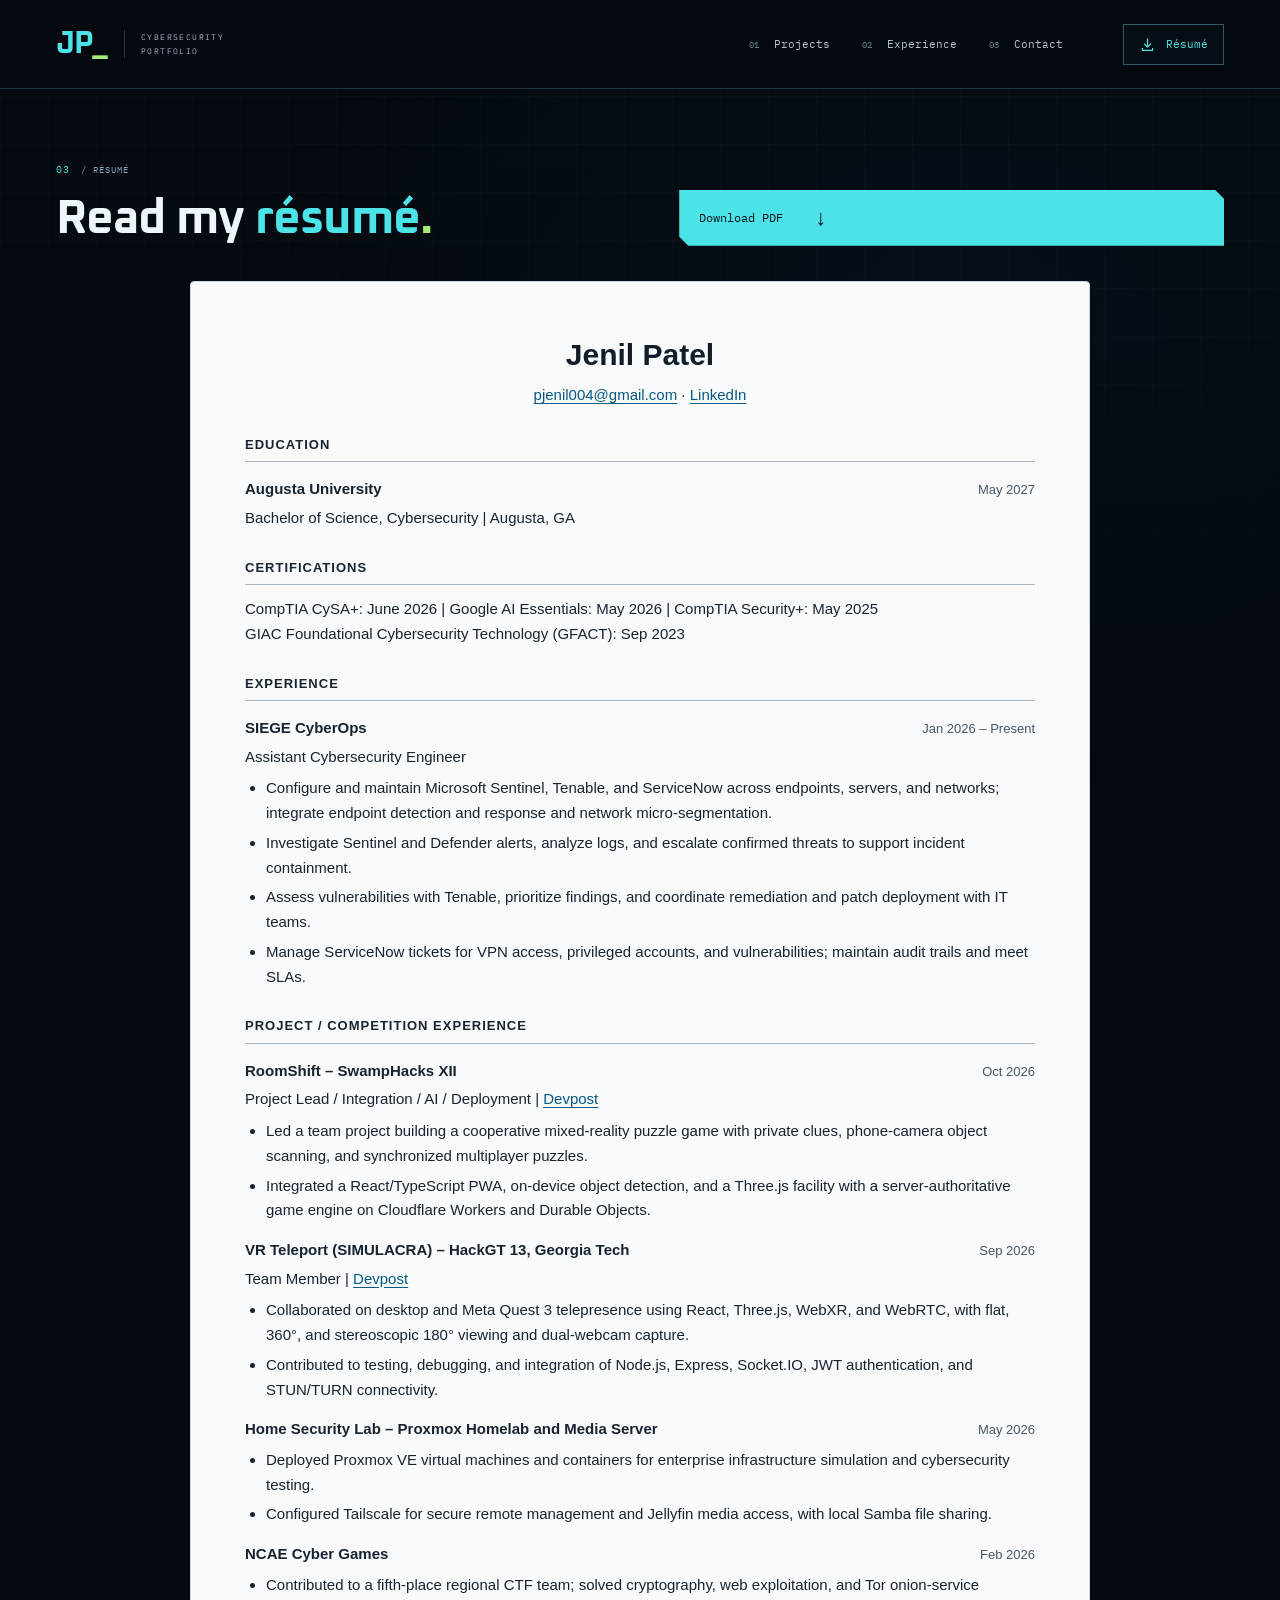
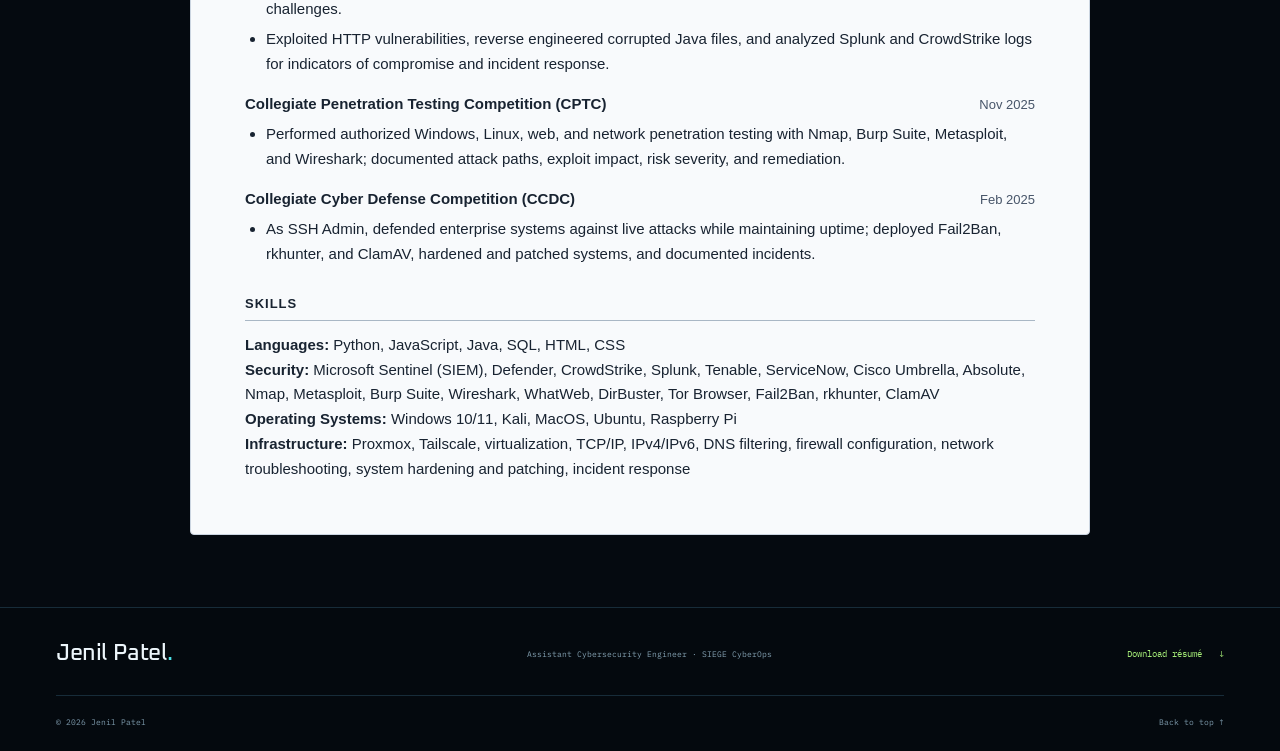
==== resume/index.html @ 42841526 "Move resume preview to dedicated /resume page" ====
<!doctype html>
<html lang="en">
<head>
  <meta charset="UTF-8">
  <meta name="viewport" content="width=device-width, initial-scale=1">
  <meta name="theme-color" content="#050a10">
  <meta name="description" content="Read Jenil Patel’s résumé: cybersecurity experience, certifications, technical skills, and hackathon projects.">
  <meta property="og:title" content="Résumé | Jenil Patel">
  <meta property="og:description" content="Assistant Cybersecurity Engineer at SIEGE CyberOps. Proxmox homelab, NCAE Cyber Games, CPTC, and CCDC experience.">
  <meta property="og:type" content="website">
  <title>Résumé | Jenil Patel</title>
  <link rel="icon" href="/favicon.svg" type="image/svg+xml">
  <link rel="preload" href="/fonts/oxanium-bold.ttf" as="font" type="font/ttf" crossorigin>
  <link rel="stylesheet" href="/styles.css">
  </head>
<body class="resume-page">
<div class="ambient-grid" aria-hidden="true"></div>
<a class="skip" href="#main">Skip to content</a>
<header class="header"><div class="shell nav-inner">
  <a class="identity" href="/#home" aria-label="Jenil Patel, home"><span class="monogram">JP<span>_</span></span><span class="identity-label">CYBERSECURITY<br>PORTFOLIO</span></a>
  <nav aria-label="Main navigation"><a href="/#work"><span>01</span> Projects</a><a href="/#about"><span>02</span> Experience</a><a href="/#contact"><span>03</span> Contact</a></nav>
  <a class="brief-link" href="/resume" aria-current="page"><svg viewBox="0 0 20 20" fill="none" aria-hidden="true"><path d="M10 3v10m-4-4 4 4 4-4M4 14v3h12v-3" stroke="currentColor" stroke-width="1.4"/></svg><span>Résumé</span></a>
</div></header>
<main id="main"><section id="resume" class="resume-section" aria-labelledby="resume-title"><div class="shell"><div class="section-heading"><div><p class="eyebrow"><span class="section-index">03</span> / RÉSUMÉ</p><h1 id="resume-title">Read my <em>résumé</em><span class="heading-dot">.</span></h1></div><a class="primary-button" href="/Jenil-Patel-Resume.pdf" download>Download PDF <span aria-hidden="true">↓</span></a></div><div class="resume-paper"><h3>Jenil Patel</h3><p class="resume-contact"><a href="mailto:pjenil004@gmail.com">pjenil004@gmail.com</a> · <a href="https://www.linkedin.com/in/jeni1-patel/">LinkedIn</a></p><h4>EDUCATION</h4><div class="resume-entry"><h5>Augusta University</h5><span>May 2027</span></div><p>Bachelor of Science, Cybersecurity | Augusta, GA</p><h4>CERTIFICATIONS</h4><p>CompTIA CySA+: June 2026 | Google AI Essentials: May 2026 | CompTIA Security+: May 2025<br/>GIAC Foundational Cybersecurity Technology (GFACT): Sep 2023</p><h4>EXPERIENCE</h4><div class="resume-entry"><h5>SIEGE CyberOps</h5><span>Jan 2026 – Present</span></div><p>Assistant Cybersecurity Engineer</p><ul><li>Configure and maintain Microsoft Sentinel, Tenable, and ServiceNow across endpoints, servers, and networks; integrate endpoint detection and response and network micro-segmentation.</li><li>Investigate Sentinel and Defender alerts, analyze logs, and escalate confirmed threats to support incident containment.</li><li>Assess vulnerabilities with Tenable, prioritize findings, and coordinate remediation and patch deployment with IT teams.</li><li>Manage ServiceNow tickets for VPN access, privileged accounts, and vulnerabilities; maintain audit trails and meet SLAs.</li></ul><h4>PROJECT / COMPETITION EXPERIENCE</h4><div class="resume-entry"><h5>RoomShift – SwampHacks XII</h5><span>Oct 2026</span></div><p>Project Lead / Integration / AI / Deployment | <a href="https://devpost.com/software/roomshift-0bgn94">Devpost</a></p><ul><li>Led a team project building a cooperative mixed-reality puzzle game with private clues, phone-camera object scanning, and synchronized multiplayer puzzles.</li><li>Integrated a React/TypeScript PWA, on-device object detection, and a Three.js facility with a server-authoritative game engine on Cloudflare Workers and Durable Objects.</li></ul><div class="resume-entry"><h5>VR Teleport (SIMULACRA) – HackGT 13, Georgia Tech</h5><span>Sep 2026</span></div><p>Team Member | <a href="https://devpost.com/software/vr-teleport">Devpost</a></p><ul><li>Collaborated on desktop and Meta Quest 3 telepresence using React, Three.js, WebXR, and WebRTC, with flat, 360°, and stereoscopic 180° viewing and dual-webcam capture.</li><li>Contributed to testing, debugging, and integration of Node.js, Express, Socket.IO, JWT authentication, and STUN/TURN connectivity.</li></ul><div class="resume-entry"><h5>Home Security Lab – Proxmox Homelab and Media Server</h5><span>May 2026</span></div><ul><li>Deployed Proxmox VE virtual machines and containers for enterprise infrastructure simulation and cybersecurity testing.</li><li>Configured Tailscale for secure remote management and Jellyfin media access, with local Samba file sharing.</li></ul><div class="resume-entry"><h5>NCAE Cyber Games</h5><span>Feb 2026</span></div><ul><li>Contributed to a fifth-place regional CTF team; solved cryptography, web exploitation, and Tor onion-service challenges.</li><li>Exploited HTTP vulnerabilities, reverse engineered corrupted Java files, and analyzed Splunk and CrowdStrike logs for indicators of compromise and incident response.</li></ul><div class="resume-entry"><h5>Collegiate Penetration Testing Competition (CPTC)</h5><span>Nov 2025</span></div><ul><li>Performed authorized Windows, Linux, web, and network penetration testing with Nmap, Burp Suite, Metasploit, and Wireshark; documented attack paths, exploit impact, risk severity, and remediation.</li></ul><div class="resume-entry"><h5>Collegiate Cyber Defense Competition (CCDC)</h5><span>Feb 2025</span></div><ul><li>As SSH Admin, defended enterprise systems against live attacks while maintaining uptime; deployed Fail2Ban, rkhunter, and ClamAV, hardened and patched systems, and documented incidents.</li></ul><h4>SKILLS</h4><p><b>Languages:</b> Python, JavaScript, Java, SQL, HTML, CSS<br/><b>Security:</b> Microsoft Sentinel (SIEM), Defender, CrowdStrike, Splunk, Tenable, ServiceNow, Cisco Umbrella, Absolute, Nmap, Metasploit, Burp Suite, Wireshark, WhatWeb, DirBuster, Tor Browser, Fail2Ban, rkhunter, ClamAV<br/><b>Operating Systems:</b> Windows 10/11, Kali, MacOS, Ubuntu, Raspberry Pi<br/><b>Infrastructure:</b> Proxmox, Tailscale, virtualization, TCP/IP, IPv4/IPv6, DNS filtering, firewall configuration, network troubleshooting, system hardening and patching, incident response</p></div></div></section></main>
<footer><div class="shell footer-inner"><a href="/#home" class="footer-name">Jenil Patel<span>.</span></a><p>Assistant Cybersecurity Engineer · SIEGE CyberOps</p><a href="/Jenil-Patel-Resume.pdf" download>Download résumé <span aria-hidden="true">↓</span></a></div><div class="shell footer-bottom"><span>© 2026 Jenil Patel</span><a href="/#home">Back to top ↑</a></div></footer>
<!-- Cloudflare Web Analytics -->
<script type="module" src="https://static.cloudflareinsights.com/beacon.min.js" data-cf-beacon='{"token": "eb504ef2a887415ca634a915cc1876cf"}'></script>
<!-- End Cloudflare Web Analytics -->
</body>
</html>
---- styles.css ----
@font-face{font-family:Oxanium;src:url('./fonts/oxanium-bold.ttf') format('truetype');font-style:normal;font-weight:700;font-display:swap}
@font-face{font-family:Oxanium;src:url('./fonts/oxanium-medium.ttf') format('truetype');font-style:normal;font-weight:500;font-display:swap}
@font-face{font-family:'Plex Mono';src:url('./fonts/plex-mono-regular.ttf') format('truetype');font-style:normal;font-weight:400;font-display:swap}
:root{--bg:#050a10;--panel:#0a131d;--panel2:#0e1b27;--cyan:#4ce3e8;--green:#a6ed78;--white:#edf6fb;--muted:#9eb1c1;--line:#203647;--mono:'Plex Mono',Consolas,monospace;--display:Oxanium,Arial,sans-serif;--body:Arial,Helvetica,sans-serif}
*{box-sizing:border-box}html{scroll-behavior:smooth;scroll-padding-top:105px}body{margin:0;background:var(--bg);color:var(--white);font-family:var(--body);-webkit-font-smoothing:antialiased}body.modal-open{overflow:hidden}a{color:inherit;text-decoration:none}button{font:inherit;cursor:pointer}a,button{-webkit-tap-highlight-color:transparent}a:focus-visible,button:focus-visible,[tabindex]:focus-visible{outline:2px solid var(--green);outline-offset:5px}::selection{background:var(--cyan);color:var(--bg)}[hidden]{display:none!important}.shell{width:min(1240px,calc(100% - 112px));margin:0 auto}.skip{position:fixed;z-index:100;top:-100px;left:15px;background:var(--cyan);color:var(--bg);padding:14px;font-family:var(--mono);font-size:12px}.skip:focus{top:15px}
.ambient-grid{position:absolute;z-index:-1;top:0;left:0;width:100%;height:1000px;pointer-events:none;background-image:linear-gradient(#55dfea06 1px,transparent 1px),linear-gradient(90deg,#55dfea06 1px,transparent 1px),radial-gradient(ellipse at 75% 35%,#13677315,transparent 55%);background-size:48px 48px,48px 48px,auto;mask-image:linear-gradient(#000,transparent)}
.header{position:sticky;top:0;z-index:20;background:#050a10ed;border-bottom:1px solid #1c3340;backdrop-filter:blur(16px)}.nav-inner{height:88px;display:flex;align-items:center;justify-content:space-between;gap:30px}.identity{display:flex;align-items:center;gap:16px}.monogram{font-family:var(--display);font-size:31px;font-weight:700;letter-spacing:-1px;color:var(--cyan)}.monogram>span{color:var(--green)}.identity-label{font-family:var(--mono);font-size:8px;line-height:1.8;letter-spacing:1.4px;color:#a3b6c5;border-left:1px solid var(--line);padding-left:16px}nav{display:flex;align-items:center;gap:32px;margin-left:auto;margin-right:30px}nav a{font-family:var(--mono);font-size:11px;color:#b2c4ce;transition:color .2s}nav a>span{font-size:9px;color:#608093;margin-right:8px}nav a:hover,nav a[aria-current]{color:var(--cyan)}.brief-link{font-family:var(--mono);font-size:11px;display:flex;align-items:center;gap:10px;padding:11px 15px;border:1px solid #355867;color:var(--cyan);background:#4ce3e805;transition:background .2s,border-color .2s}.brief-link:hover{background:#4ce3e813;border-color:var(--cyan)}.brief-link svg{width:17px;height:17px}
.hero{position:relative;overflow:hidden;padding-bottom:40px}.hero-grid{display:grid;grid-template-columns:1fr .92fr;gap:75px;align-items:center;padding-top:76px;padding-bottom:63px;min-height:710px}.eyebrow{font-family:var(--mono);font-weight:400;font-size:10px;line-height:1.7;letter-spacing:1.5px;margin:0;color:var(--cyan)}.hero .eyebrow{font-size:10px;letter-spacing:1.4px;display:flex;align-items:center;gap:12px}.prompt-mark{font-size:16px;color:var(--green);line-height:1}h1{font-family:var(--display);font-weight:700;font-size:clamp(78px,8.1vw,117px);line-height:1.03;letter-spacing:-4px;margin:24px 0 15px;position:relative}h1>span{color:var(--cyan);text-shadow:0 0 65px #4ce3e81c}.name-period{color:var(--green)}.hero-role{font-family:var(--mono);font-size:15px;letter-spacing:.25px;color:var(--green);margin:0}.hero-role>span{color:#516c62}.hero-description{font-size:14px;color:#a4b8c6;line-height:1.85;max-width:490px;margin:25px 0 29px}.hero-actions{display:flex;align-items:center;gap:28px}.primary-button{display:flex;align-items:center;gap:32px;padding:17px 20px;background:var(--cyan);color:#061014;font-family:var(--mono);font-size:12px;font-weight:400;clip-path:polygon(0 0,calc(100% - 9px) 0,100% 9px,100% 100%,9px 100%,0 calc(100% - 9px));transition:background .2s,transform .2s}.primary-button:hover{background:#9af3f6;transform:translateY(-2px)}.primary-button>span{font-family:var(--body);font-size:22px;line-height:1}.secondary-link{font-family:var(--mono);font-size:11px;color:#b9d1dc;white-space:nowrap}.secondary-link>span{padding-left:8px;color:var(--cyan);font-size:17px}.secondary-link:hover{color:var(--cyan)}.hero-note{display:flex;align-items:center;gap:9px;font-family:var(--mono);font-size:9px;color:#96adba;margin-top:24px;line-height:1.6}.status-dot{display:inline-block;width:5px;height:5px;flex:0 0 auto;background:var(--green);box-shadow:0 0 10px #a6ed7850}.note-divider{color:#3a5665;margin:0 1px}
.terminal-wrap{position:relative;min-width:0}.terminal-wrap::before{content:'';position:absolute;inset:-90px -80px;z-index:-1;background:radial-gradient(ellipse,#18a7b21c 0%,transparent 65%);pointer-events:none}.terminal-label{display:flex;align-items:center;gap:11px;margin:0 0 18px;font-family:var(--mono);font-size:8px;letter-spacing:1.6px;color:#7897a7}.mini-cross,.terminal-mark{color:var(--cyan);font-size:18px;line-height:1}.terminal-mark{margin-left:auto}.tech-panel{position:relative;background:var(--panel);border:1px solid var(--line)}.tech-panel::before{content:'';position:absolute;inset:-1px;pointer-events:none;background:linear-gradient(var(--cyan),var(--cyan)) top left/14px 1px no-repeat,linear-gradient(var(--cyan),var(--cyan)) top left/1px 14px no-repeat,linear-gradient(var(--cyan),var(--cyan)) bottom right/14px 1px no-repeat,linear-gradient(var(--cyan),var(--cyan)) bottom right/1px 14px no-repeat;opacity:.75}.terminal{background:linear-gradient(130deg,#0d1b27,#081019);box-shadow:0 25px 80px #0005}.terminal-chrome{height:43px;display:flex;align-items:center;gap:15px;padding:0 19px;border-bottom:1px solid var(--line);font-family:var(--mono);font-size:9px;color:#85a2b4;background:#0f1b27}.window-dots{display:flex;gap:6px}.window-dots i{width:6px;height:6px;border-radius:50%;background:#3a5262}.window-dots i:first-child{background:#77b5b3}.window-dots i:nth-child(2){background:#4a727d}.terminal-chrome>svg{height:17px;width:17px;margin-left:auto;color:var(--green)}.terminal-tabs{display:flex;border-bottom:1px solid var(--line);padding:0 10px;gap:5px}.terminal-tabs button{font-family:var(--mono);font-size:9px;background:transparent;color:#7893a5;border:0;border-bottom:1px solid transparent;padding:14px 12px;position:relative;bottom:-1px;transition:color .2s}.terminal-tabs button:hover{color:var(--white)}.terminal-tabs button[aria-selected=true]{color:var(--cyan);border-color:var(--cyan);background:#4ce3e805}.terminal-content{padding:23px 25px 21px;min-height:326px;font-family:var(--mono);font-size:10px;line-height:1.7}.terminal-command{color:#b5c8d2;margin-bottom:18px;font-size:10px}.terminal-command>span{color:var(--green);margin-right:8px}.json-brace{color:#7492a6;font-size:14px}.profile-data{margin:9px 0 9px 13px;display:grid;gap:10px}.profile-data>div{display:grid;grid-template-columns:105px 1fr;gap:5px}.profile-data dt{color:#85bbd1}.profile-data dt::before,.profile-data dt::after{content:'"';color:#517080}.profile-data dd{margin:0;color:var(--green)}.profile-data dd::before{content:': ';color:#7492a6}.terminal-footer{padding:14px 23px;border-top:1px solid var(--line);font-family:var(--mono);font-size:8px;color:#819cac;display:flex;justify-content:space-between;align-items:center}.terminal-footer>span>span{color:var(--cyan);padding-right:8px}.terminal-cursor{display:block;width:6px;height:11px;background:var(--green);animation:cursor-blink 1.5s steps(1,end) infinite}@keyframes cursor-blink{0%,65%{opacity:1}66%,100%{opacity:.25}}.terminal-caption{display:flex;align-items:center;justify-content:space-between;gap:8px;font-family:var(--mono);font-size:6px;letter-spacing:.5px;color:#84a1b1;margin-top:19px}.terminal-caption i{width:3px;height:3px;background:#467084}.terminal-stack{list-style:none;display:grid;gap:11px;margin:0;padding:0}.terminal-stack li{color:var(--green);font-size:10px}.terminal-stack li::before{content:'›';color:var(--cyan);margin-right:12px}
.cert-heading{display:flex;align-items:center;gap:22px;margin-bottom:18px}.cert-heading .eyebrow{font-size:8px;color:#85a4b7}.cert-rule{height:1px;background:var(--line);flex:1}.cert-count{color:var(--cyan);font-family:var(--mono);font-size:10px}.credentials{display:grid;grid-template-columns:repeat(4,minmax(0,1fr));gap:0;background:#0b151ebb;border:1px solid var(--line)}.credential{display:flex;align-items:center;gap:13px;min-width:0;padding:25px 22px;border-right:1px solid var(--line)}.credential:last-child{border-right:0}.credential>svg{width:25px;height:29px;color:var(--green);flex-shrink:0}.credential strong{display:block;font-family:var(--display);font-size:13px;font-weight:500;line-height:1.5}.credential:last-child strong{font-size:10px}.credential span{display:block;font-family:var(--mono);font-size:8px;color:#89a7b9;margin-top:7px}
.work-section{padding:80px 0;background:linear-gradient(180deg,#0b141d88,#071018);border-top:1px solid #1a2c38;border-bottom:1px solid #1a2c38}.section-heading{display:grid;grid-template-columns:1.1fr 1fr;align-items:end;gap:60px;margin-bottom:35px}.work-section .section-heading{display:block}.section-heading .eyebrow{font-size:9px;color:#81a4b8;letter-spacing:1px;margin-bottom:15px}.section-index{color:var(--cyan);font-size:10px;margin-right:5px}.section-heading h2{font-family:var(--display);font-size:42px;font-weight:500;letter-spacing:-1.3px;line-height:1.2;margin:0}em{font-style:normal;color:var(--cyan)}.heading-dot{color:var(--green)}.project-grid{display:grid;grid-template-columns:repeat(2,minmax(0,1fr));gap:26px}.project{display:flex;flex-direction:column;min-width:0;background:#0b1721;border:1px solid #233b4b;position:relative;transition:transform .25s,border-color .25s,box-shadow .25s}.project::after{content:'';position:absolute;right:-1px;top:-1px;height:12px;width:12px;border-top:1px solid var(--cyan);border-right:1px solid var(--cyan);pointer-events:none}.project:hover{transform:translateY(-4px);border-color:#4b9eab;box-shadow:0 12px 36px #0003}.project-visual{position:relative;height:180px;padding:17px 23px;overflow:hidden;border-bottom:1px solid var(--line);color:#83b4c2;background-image:linear-gradient(#4ce3e807 1px,transparent 1px),linear-gradient(90deg,#4ce3e807 1px,transparent 1px);background-size:25px 25px}.visual-top{display:flex;justify-content:space-between;align-items:center;font-family:var(--mono);font-size:7px;letter-spacing:1px;line-height:1.6}.visual-top>span:last-child{font-family:var(--body);font-size:18px;color:var(--cyan)}.infra-visual{background-color:#0c2027}.infra-diagram{display:flex;align-items:center;justify-content:center;margin-top:20px}.network-node{width:43px;height:43px;display:grid;place-items:center;background:#0b2c34;border:1px solid #397683;border-radius:4px}.network-node svg{width:22px;height:22px;fill:none;stroke:var(--cyan);stroke-width:1.3}.network-connector{height:1px;width:40px;border-top:1px dashed #3f8893;position:relative}.network-connector span{position:absolute;left:45%;top:-2px;width:3px;height:3px;background:var(--green)}.server-stack{display:grid;gap:4px;width:88px}.server-stack>div{height:20px;padding:0 9px;display:flex;align-items:center;gap:4px;background:#153f47;border:1px solid #356773;border-radius:2px}.server-stack i{width:3px;height:3px;background:var(--green)}.server-stack span{margin-left:auto;width:22px;height:2px;background:#6196a0}.infra-labels{display:flex;justify-content:space-between;max-width:272px;margin:16px auto 0;font-family:var(--mono);font-size:6px;letter-spacing:.8px;color:#88b0ba}.analysis-visual{background-color:#141c29}.log-visual{display:grid;gap:4px;max-width:340px;margin:10px auto 0}.log-row{display:flex;align-items:center;gap:14px;padding:5px 9px;border:1px solid transparent;font-family:var(--mono);font-size:7px;color:#9cb3c7}.log-row>span{min-width:65px}.log-row i{display:block;width:var(--w);height:2px;max-width:var(--w);background:#3d566d;flex:1}.log-row b{font-family:var(--body);font-size:10px;margin-left:auto;font-weight:400}.log-highlight{border-color:#465c80;background:#27394c66;color:#aaccfa}.log-highlight i{background:#91b5e4}.visual-caption{position:absolute;bottom:12px;left:23px;font-family:var(--mono);font-size:6px;letter-spacing:1.1px;color:#8aa5b9}.tools-visual{background-color:#171725}.visual-tool-grid{display:grid;grid-template-columns:1fr 1fr;gap:9px;max-width:310px;margin:23px auto 0}.visual-tool-grid>span{font-family:var(--mono);font-size:10px;color:#c3b9e1;padding:10px 14px;background:#29233b80;border:1px solid #50436b}.defense-visual{background-color:#10221e}.defense-visual .visual-tool-grid>span{background:#213c2e77;border-color:#426748;color:#b6dba8}.project-body{padding:27px 29px;display:flex;flex-direction:column;flex:1}.project-category{font-family:var(--mono);font-size:8px;letter-spacing:1px;color:#83acb8}.project h3{font-family:var(--display);font-size:23px;line-height:1.25;font-weight:500;letter-spacing:-.4px;margin:14px 0 8px}.project p{font-size:12px;line-height:1.85;color:#a2b7c6;margin:0}.project p.project-role{font-family:var(--mono);font-size:8px;color:var(--green);margin-bottom:14px;letter-spacing:.2px}.tags{display:flex;flex-wrap:wrap;gap:6px;margin-top:20px}.project .tags{margin-top:auto;padding-top:20px}.tags>span{font-family:var(--mono);font-size:8px;color:#8ed0d5;border:1px solid #284954;background:#122a3244;padding:6px 8px;line-height:1.2}.project-link{display:flex;align-items:center;justify-content:space-between;border:0;border-top:1px solid var(--line);padding:18px 0 0;background:none;color:var(--cyan);font-family:var(--mono);font-size:10px;margin-top:22px;text-align:left}.project-link>span{font-family:var(--body);font-size:21px}.project-link:hover{color:#beffff}
.about-section{padding-top:85px;background:var(--bg)}.about-section .section-heading{align-items:center}.education{justify-self:end;max-width:400px;width:100%;padding:24px 27px;background:#0a161e}.education .eyebrow{font-size:8px;color:var(--green);margin-bottom:10px}.education h3{font-family:var(--display);font-size:20px;font-weight:500;letter-spacing:-.3px;margin:0 0 9px}.education>p:not(.eyebrow){font-size:12px;color:#a8bfcc;margin:0 0 11px}.education>span{font-family:var(--mono);font-size:8px;color:#7fa5b5}.experience-grid{display:grid;grid-template-columns:1fr 1fr;align-items:start;gap:28px;margin-top:37px}.soc-experience{padding:29px;background:linear-gradient(150deg,#0e1d28,#0a131c)}.experience-heading{display:flex;align-items:center;justify-content:space-between;gap:15px;flex-wrap:wrap}.experience-heading .eyebrow{font-size:8px;color:#94b7c4}.date-tag{font-family:var(--mono);font-size:7px;letter-spacing:.6px;padding:6px 8px;border:1px solid #294954;color:var(--green);background:#122b2544}.soc-experience h3{font-family:var(--display);font-size:26px;font-weight:500;letter-spacing:-.6px;margin:22px 0 9px;line-height:1.2}.organization{font-family:var(--mono);font-size:11px;color:var(--cyan);margin:0}.experience-bullets{padding-left:0;list-style:none;display:grid;gap:21px;margin:28px 0 0}.experience-bullets li{font-size:12px;line-height:1.85;color:#a9bdca;padding-left:18px;position:relative}.experience-bullets li::before{content:'›';position:absolute;left:0;top:0;color:var(--green);font-family:var(--mono)}.skills{padding:27px}.skills>.eyebrow{font-size:8px;color:#97b7c4;margin-bottom:24px}.skill-group{margin-bottom:27px}.skill-group:last-child{margin-bottom:0}.skill-group h3{font-family:var(--display);font-size:15px;font-weight:500;letter-spacing:.2px;color:var(--cyan);margin:0 0 12px}.tool-grid{display:flex;flex-wrap:wrap;gap:6px}.tool-grid>span{padding:7px 8px;font-family:var(--mono);font-size:8px;line-height:1.4;border:1px solid #263d4c;background:#11202b;color:#b4c8d5}.contact-strip{display:flex;flex-wrap:wrap;align-items:center;gap:35px;padding:32px 0;border-top:1px solid var(--line);margin-top:45px;font-family:var(--mono);font-size:12px;color:var(--cyan);scroll-margin-top:100px}.contact-strip a:first-child{margin-right:auto}.contact-strip a>span{margin-left:10px}.contact-strip a:hover{text-decoration:underline;text-underline-offset:5px}
footer{padding:31px 0 24px;border-top:1px solid #172c39;background:#04090e}.footer-inner{display:flex;align-items:center;justify-content:space-between;gap:20px}.footer-name{font-family:var(--display);font-size:23px;font-weight:500;letter-spacing:-.4px}.footer-name>span{color:var(--cyan)}.footer-inner>p{font-family:var(--mono);font-size:8px;color:#83a0b1}.footer-inner>a:last-child{font-family:var(--mono);font-size:9px;color:var(--green)}.footer-inner>a:last-child span{margin-left:12px}.footer-bottom{display:flex;justify-content:space-between;align-items:center;border-top:1px solid #172c39;padding-top:21px;margin-top:27px;color:#7d9aac;font-family:var(--mono);font-size:8px}.footer-bottom a:hover{color:var(--cyan)}
dialog{position:fixed;background:#0b1722;color:var(--white);border:1px solid #4a8796;border-radius:0;padding:0;width:min(650px,calc(100% - 32px));max-height:86dvh;box-shadow:0 0 90px #24cee218}dialog::backdrop{background:#03080ede;backdrop-filter:blur(7px)}.dialog-close{position:sticky;top:17px;float:right;margin:17px 17px 0 0;width:34px;height:34px;border:1px solid #38505e;background:#142633;color:var(--cyan);font-size:15px;z-index:1}.dialog-close:hover{background:#213e4d}.dialog-content{padding:48px 40px 33px}.dialog-content .eyebrow{font-size:9px;color:var(--green);padding-right:12px}.dialog-content h2{font-family:var(--display);font-weight:500;font-size:32px;letter-spacing:-.8px;line-height:1.2;margin:18px 0 15px}.dialog-intro{color:var(--cyan);font-family:var(--mono);font-size:11px;line-height:1.7}.dialog-content #dialog-details{padding-left:18px;margin:24px 0}.dialog-content #dialog-details li{font-size:13px;line-height:1.85;color:#afc5d2;padding-left:5px;margin-bottom:18px}.dialog-content #dialog-details li::marker{color:var(--cyan)}.dialog-footnote{display:block;border-top:1px solid var(--line);padding-top:20px;margin-top:26px;font-family:var(--mono);font-size:9px;color:var(--green)}
@media(min-width:1500px){.hero-grid{padding-top:90px;padding-bottom:80px;min-height:745px}}
@media(max-width:1100px){.shell{width:calc(100% - 72px)}.hero-grid{gap:40px;grid-template-columns:1fr 1fr;min-height:660px;padding-top:62px;padding-bottom:58px}h1{font-size:96px;letter-spacing:-3px}.hero .eyebrow{font-size:8px}.hero-role{font-size:13px}.hero-description{font-size:13px}.hero-actions{gap:22px}.primary-button{font-size:10px;padding:16px 18px;gap:23px}.secondary-link{font-size:9px}.hero-note{font-size:8px;gap:7px}.terminal-content{padding:22px 20px;min-height:325px}.profile-data{font-size:9px;margin-left:5px}.profile-data>div{grid-template-columns:93px 1fr}.terminal-caption{font-size:5px;letter-spacing:.2px}.credential{padding:23px 15px;gap:10px}.credential strong{font-size:11px}.credential:last-child strong{font-size:9px}.credential>svg{width:22px}.section-heading{gap:35px}.section-heading h2{font-size:37px}.project-body{padding:25px}.project h3{font-size:22px}.experience-grid{gap:23px}.skills,.soc-experience{padding:25px}.soc-experience h3{font-size:23px}nav{margin-right:10px;gap:23px}}
@media(max-width:850px){.shell{width:calc(100% - 48px)}.identity-label{display:none}.nav-inner{height:78px;gap:20px}nav{gap:22px}nav a{font-size:10px}nav a>span{font-size:8px;margin-right:5px}.hero-grid{gap:27px;min-height:600px;padding-top:50px}h1{font-size:83px}.hero-role{font-size:11px}.hero-description{font-size:12px;line-height:1.85;margin:23px 0}.hero-actions{gap:18px}.primary-button{font-size:9px;gap:17px;padding:15px}.secondary-link{font-size:8px}.hero-note{font-size:7px;gap:6px}.hero .eyebrow{font-size:7px;letter-spacing:1px}.terminal-content{font-size:9px;padding:20px 14px;min-height:312px}.profile-data{font-size:8px}.profile-data>div{grid-template-columns:81px 1fr;gap:2px}.terminal-chrome{padding:0 13px;font-size:8px;gap:12px}.terminal-tabs button{font-size:8px;padding:13px 9px}.terminal-label{font-size:6px;letter-spacing:1px}.terminal-footer{font-size:7px;padding:13px}.terminal-caption{flex-wrap:wrap;justify-content:flex-start;gap:7px;font-size:5px}.credentials{grid-template-columns:repeat(2,minmax(0,1fr))}.credential{padding:22px}.credential:nth-child(2){border-right:0}.credential:nth-child(-n+2){border-bottom:1px solid var(--line)}.credential strong{font-size:13px}.credential:last-child strong{font-size:11px}.credential span{font-size:9px}.credential>svg{width:25px}.work-section{padding:60px 0}.section-heading h2{font-size:34px}.project-grid{gap:20px}.project-body{padding:22px}.project h3{font-size:20px}.project p{font-size:11px}.visual-top{font-size:6px;letter-spacing:.5px}.project-visual{padding:17px 19px}.visual-tool-grid{gap:8px}.visual-tool-grid>span{font-size:9px;padding:11px}.network-connector{width:28px}.section-heading{gap:26px}.education{padding:23px}.education h3{font-size:18px}.education>p:not(.eyebrow){font-size:11px;line-height:1.6}.experience-grid{gap:20px}.soc-experience,.skills{padding:22px}.soc-experience h3{font-size:23px}.experience-bullets li{font-size:11px}.skill-group h3{font-size:14px}.tool-grid>span{font-size:7px;padding:6px}.contact-strip{font-size:10px;gap:25px}.about-section{padding-top:65px}.footer-inner>p{font-size:7px}}
@media(max-width:680px){.hero-grid{grid-template-columns:1fr;gap:48px;padding-top:45px;padding-bottom:40px}.hero-copy{max-width:520px}.hero .eyebrow{font-size:9px}.hero h1{font-size:105px;letter-spacing:-3px;margin:25px 0 16px}.hero-role{font-size:14px}.hero-description{font-size:14px;max-width:470px;line-height:1.8}.hero-actions{gap:27px}.primary-button{font-size:11px;gap:30px;padding:17px 20px}.secondary-link{font-size:10px}.hero-note{font-size:8px;gap:9px;margin-top:24px}.terminal-wrap{width:100%;max-width:490px;justify-self:center}.terminal-label{font-size:8px;letter-spacing:1.4px}.terminal-chrome{font-size:9px;height:43px;padding:0 20px}.terminal-tabs{padding:0 12px}.terminal-tabs button{font-size:9px;padding:14px 12px}.terminal-content{padding:23px 24px;min-height:323px}.profile-data{font-size:10px;margin-left:12px}.profile-data>div{grid-template-columns:110px 1fr;gap:5px}.terminal-footer{font-size:8px;padding:14px 22px}.terminal-caption{font-size:6px;gap:10px;justify-content:space-between}.credentials{gap:0}.credential{padding:22px 17px;gap:12px}.credential strong{font-size:12px}.credential:last-child strong{font-size:10px}.credential span{font-size:8px}.credential>svg{width:22px}.project-grid{grid-template-columns:1fr;gap:24px}.project h3{font-size:24px}.project p{font-size:13px}.project-body{padding:26px}.project p.project-role{font-size:9px}.project-visual{height:186px;padding:17px 23px}.visual-top{font-size:7px}.visual-tool-grid{max-width:310px}.visual-tool-grid>span{font-size:10px}.infra-diagram{margin-top:22px}.network-connector{width:42px}.log-visual{margin-top:12px}.project-category{font-size:9px}.tags>span{font-size:9px}.project-link{font-size:11px}.section-heading{display:block}.section-heading h2{font-size:37px}.section-heading .eyebrow{font-size:8px;line-height:1.9}.education{max-width:none;margin-top:28px;padding:23px 25px}.education h3{font-size:21px}.education>p:not(.eyebrow){font-size:12px}.education>span{font-size:9px}.experience-grid{grid-template-columns:1fr;gap:25px;margin-top:28px}.soc-experience,.skills{padding:27px}.soc-experience h3{font-size:26px}.experience-bullets li{font-size:12px}.tool-grid>span{font-size:9px;padding:7px 8px}.skill-group h3{font-size:16px}.contact-strip{gap:22px;font-size:11px;margin-top:35px}.contact-strip a:first-child{flex-basis:100%;margin-right:0}.contact-strip a:last-child{margin-left:auto}.footer-inner{flex-wrap:wrap;gap:20px}.footer-inner>p{order:3;flex-basis:100%;margin:0;font-size:8px}.footer-inner>a:last-child{font-size:9px;margin-left:auto}.footer-bottom{font-size:7px}.dialog-content{padding:48px 27px 29px}.dialog-content h2{font-size:28px}.dialog-content #dialog-details li{font-size:12px}}
@media(max-width:440px){.shell{width:calc(100% - 36px)}.nav-inner{height:73px;gap:14px}.monogram{font-size:27px}nav{gap:17px;margin:0 auto}nav a{font-size:9px}nav a>span{display:none}nav a[href='#contact']{display:none}.brief-link{padding:9px 10px;font-size:9px;gap:7px}.brief-link svg{width:14px;height:14px}.hero-grid{padding-top:36px;gap:39px}.hero h1{font-size:clamp(78px,24vw,101px);letter-spacing:-3px}.hero .eyebrow{font-size:8px;letter-spacing:1px}.hero-role{font-size:12px}.hero-description{font-size:12px;margin:22px 0 25px}.hero-actions{gap:22px}.primary-button{font-size:10px;gap:25px;padding:16px 17px}.secondary-link{font-size:9px}.hero-note{font-size:7px;gap:7px}.terminal-label{font-size:7px}.terminal-chrome{padding:0 15px;font-size:8px}.terminal-tabs{padding:0 7px}.terminal-tabs button{font-size:8px;padding:13px 11px}.terminal-content{padding:19px 16px;min-height:302px}.profile-data{font-size:9px;margin-left:4px;gap:10px}.profile-data>div{grid-template-columns:94px 1fr;gap:3px}.terminal-command{font-size:9px}.terminal-footer{padding:13px 16px;font-size:7px}.terminal-caption{font-size:5px;gap:6px}.credential{padding:18px 12px;gap:8px}.credential>svg{width:20px;height:24px}.credential strong{font-size:10px}.credential:last-child strong{font-size:9px;line-height:1.5}.credential span{font-size:7px}.cert-heading .eyebrow{font-size:7px}.work-section{padding:48px 0}.section-heading h2{font-size:31px;letter-spacing:-.8px}.section-heading .eyebrow{font-size:7px;letter-spacing:.5px}.section-index{font-size:9px}.project-body{padding:23px}.project h3{font-size:22px}.project p{font-size:12px}.project p.project-role{font-size:8px}.visual-top{font-size:6px}.visual-caption{font-size:5px}.network-connector{width:28px}.visual-tool-grid{gap:8px}.visual-tool-grid>span{font-size:9px}.about-section{padding-top:48px}.soc-experience,.skills{padding:23px}.soc-experience h3{font-size:24px}.experience-bullets li{font-size:11px}.tool-grid>span{font-size:8px}.footer-name{font-size:21px}.dialog-content{padding-left:23px;padding-right:23px}.dialog-content h2{font-size:26px}}
@media(prefers-reduced-motion:reduce){html{scroll-behavior:auto}*,*::before,*::after{animation:none!important;transition:none!important}}


/* Readable résumé preview, shared with the downloadable PDF. */
.resume-section{padding:72px 0;scroll-margin-top:90px}
.resume-section .section-heading{gap:24px;flex-wrap:wrap}
.resume-paper{max-width:900px;margin:0 auto;background:#f8fafc;color:#182331;padding:48px 54px;border:1px solid #cbd5e1;border-radius:4px;font-family:Arial,sans-serif;font-size:15px;line-height:1.65}
.resume-paper h3{font-size:30px;text-align:center;margin:0;color:#101d2a}
.resume-paper .resume-contact{text-align:center;margin:4px 0 25px}
.resume-paper a{color:#075985;text-decoration:underline;text-underline-offset:3px}
.resume-paper h4{font-size:13px;letter-spacing:1px;margin:26px 0 12px;border-bottom:1px solid #a9b7c5;padding-bottom:6px;color:#182331}
.resume-entry{display:flex;justify-content:space-between;align-items:baseline;gap:14px;margin-top:16px}
.resume-entry h5{font-family:Arial,sans-serif;font-size:15px;line-height:1.5;margin:0}
.resume-entry>span{white-space:nowrap;font-size:13px;color:#475569}
.resume-paper p{margin:5px 0}.resume-paper ul{padding-left:21px;margin:7px 0 16px}.resume-paper li{margin:5px 0}
@media(max-width:600px){.resume-section{padding:48px 0}.resume-paper{padding:26px 20px;font-size:14px}.resume-entry{display:block}.resume-entry>span{display:block;margin-top:3px}.resume-paper h3{font-size:27px}.resume-contact{overflow-wrap:anywhere}}

.resume-page .section-heading h1{font-family:var(--display);font-size:clamp(31px,4vw,48px);line-height:1.1;margin:0;letter-spacing:-1px}
.resume-page .section-heading h1 em{font-style:normal;color:var(--cyan)}
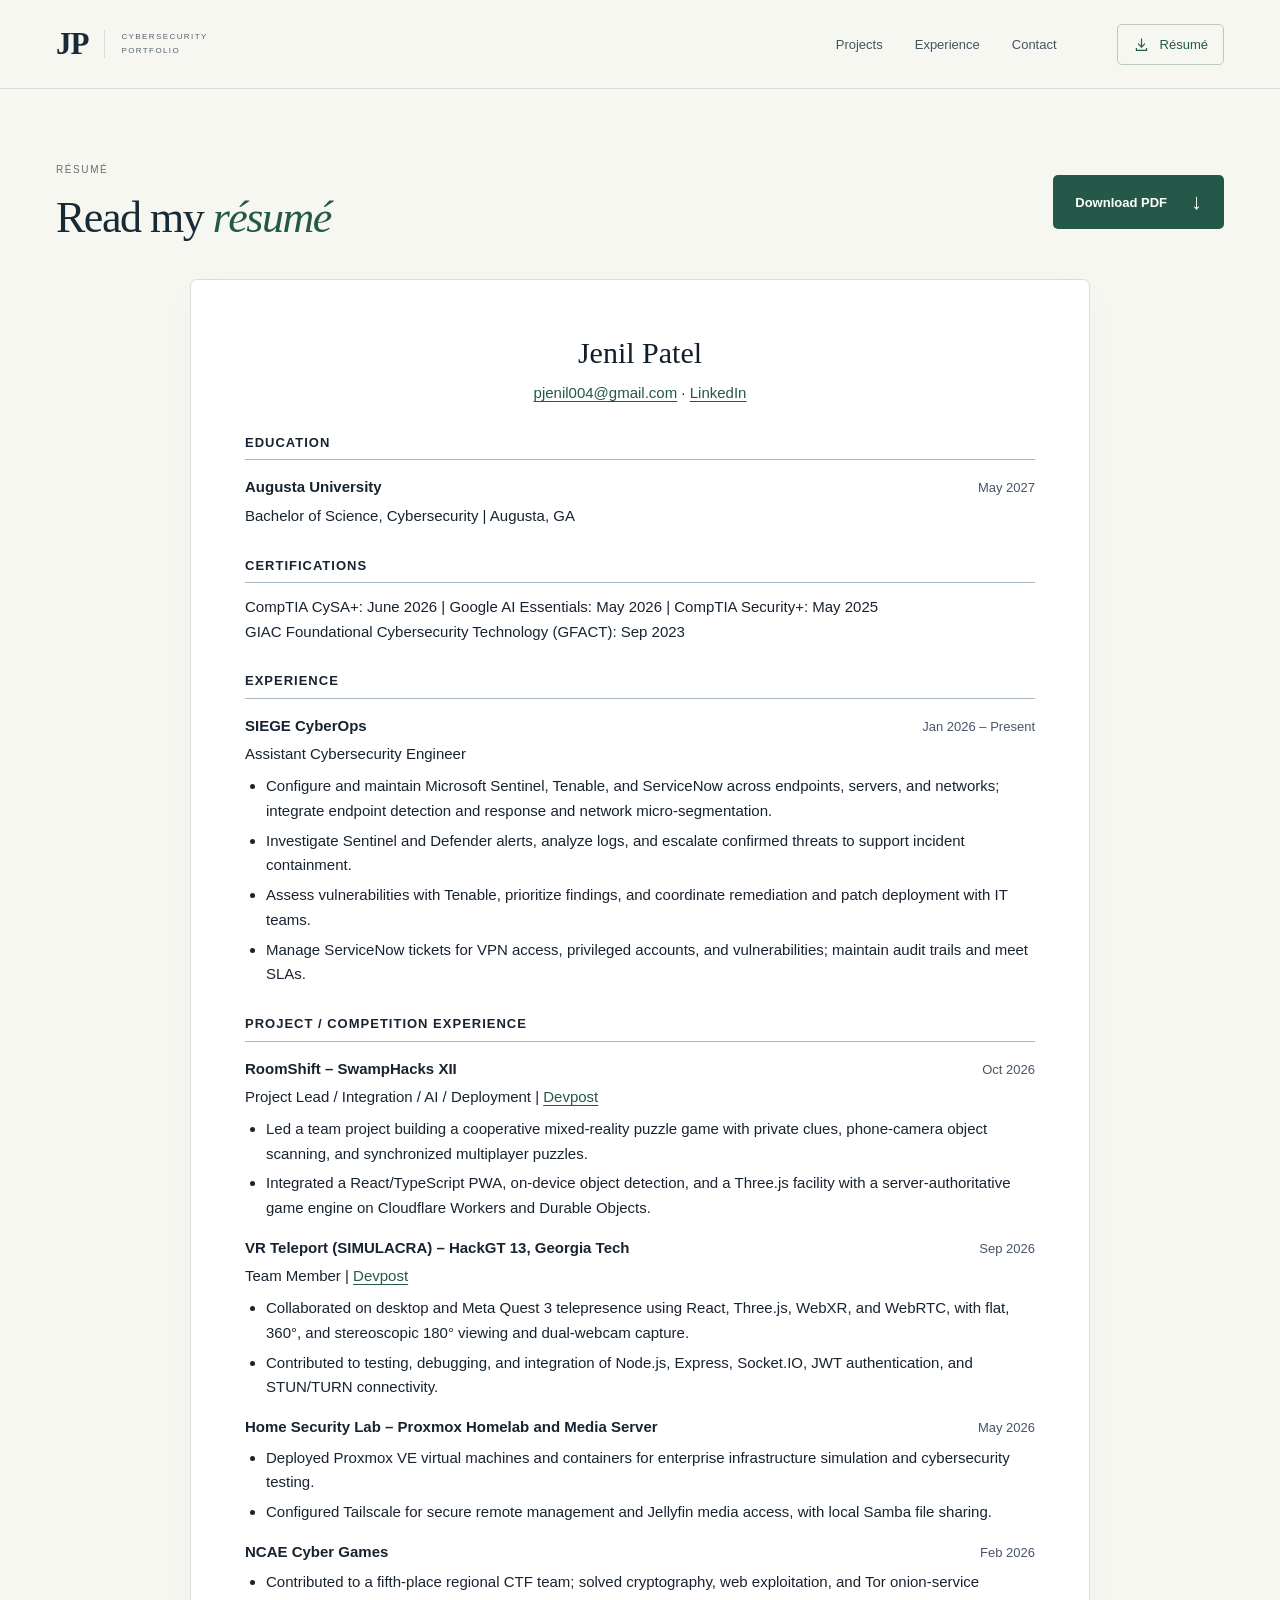
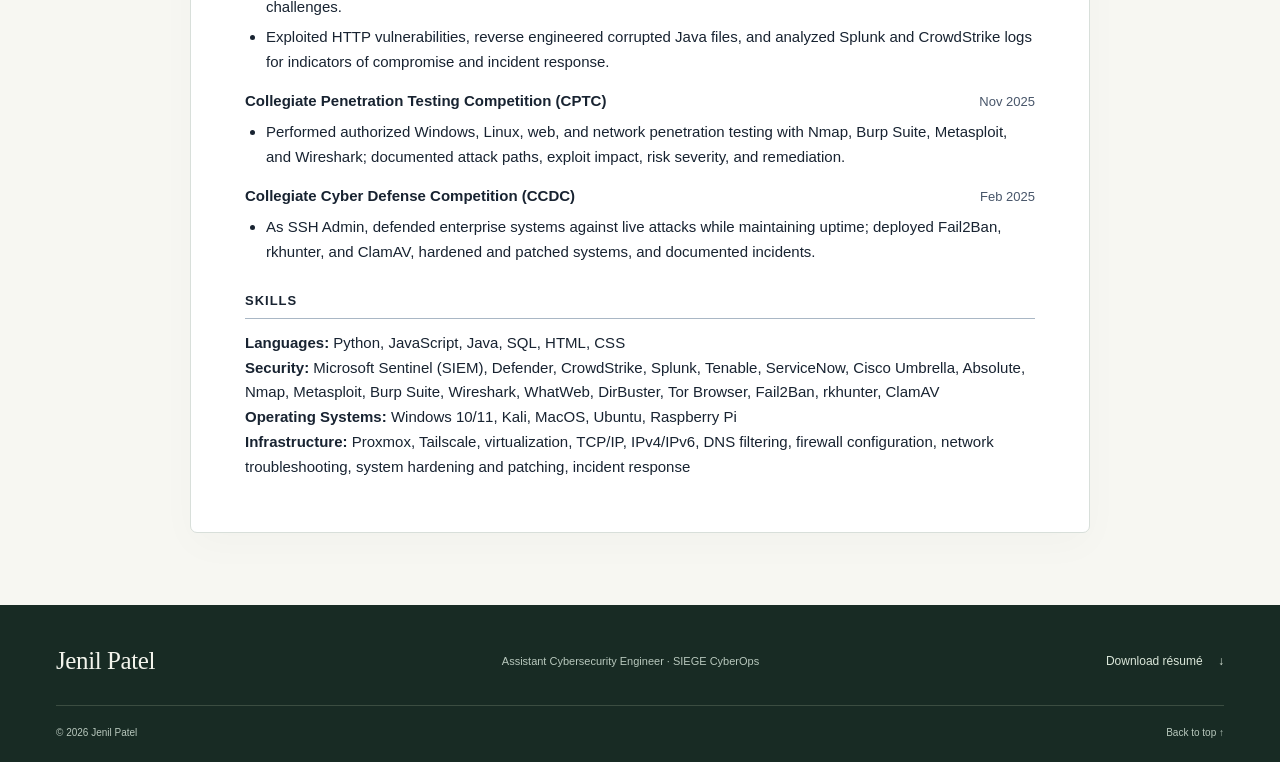
==== commit 08b57a91: "Refine portfolio with elegant cybersecurity visual theme" ====
--- a/resume/index.html
+++ b/resume/index.html
@@ -3,14 +3,13 @@
 <head>
   <meta charset="UTF-8">
   <meta name="viewport" content="width=device-width, initial-scale=1">
-  <meta name="theme-color" content="#050a10">
+  <meta name="theme-color" content="#f7f7f2">
   <meta name="description" content="Read Jenil Patel’s résumé: cybersecurity experience, certifications, technical skills, and hackathon projects.">
   <meta property="og:title" content="Résumé | Jenil Patel">
   <meta property="og:description" content="Assistant Cybersecurity Engineer at SIEGE CyberOps. Proxmox homelab, NCAE Cyber Games, CPTC, and CCDC experience.">
   <meta property="og:type" content="website">
   <title>Résumé | Jenil Patel</title>
   <link rel="icon" href="/favicon.svg" type="image/svg+xml">
-  <link rel="preload" href="/fonts/oxanium-bold.ttf" as="font" type="font/ttf" crossorigin>
   <link rel="stylesheet" href="/styles.css">
   </head>
 <body class="resume-page">
@@ -21,7 +20,7 @@
   <nav aria-label="Main navigation"><a href="/#work"><span>01</span> Projects</a><a href="/#about"><span>02</span> Experience</a><a href="/#contact"><span>03</span> Contact</a></nav>
   <a class="brief-link" href="/resume" aria-current="page"><svg viewBox="0 0 20 20" fill="none" aria-hidden="true"><path d="M10 3v10m-4-4 4 4 4-4M4 14v3h12v-3" stroke="currentColor" stroke-width="1.4"/></svg><span>Résumé</span></a>
 </div></header>
-<main id="main"><section id="resume" class="resume-section" aria-labelledby="resume-title"><div class="shell"><div class="section-heading"><div><p class="eyebrow"><span class="section-index">03</span> / RÉSUMÉ</p><h1 id="resume-title">Read my <em>résumé</em><span class="heading-dot">.</span></h1></div><a class="primary-button" href="/Jenil-Patel-Resume.pdf" download>Download PDF <span aria-hidden="true">↓</span></a></div><div class="resume-paper"><h3>Jenil Patel</h3><p class="resume-contact"><a href="mailto:pjenil004@gmail.com">pjenil004@gmail.com</a> · <a href="https://www.linkedin.com/in/jeni1-patel/">LinkedIn</a></p><h4>EDUCATION</h4><div class="resume-entry"><h5>Augusta University</h5><span>May 2027</span></div><p>Bachelor of Science, Cybersecurity | Augusta, GA</p><h4>CERTIFICATIONS</h4><p>CompTIA CySA+: June 2026 | Google AI Essentials: May 2026 | CompTIA Security+: May 2025<br/>GIAC Foundational Cybersecurity Technology (GFACT): Sep 2023</p><h4>EXPERIENCE</h4><div class="resume-entry"><h5>SIEGE CyberOps</h5><span>Jan 2026 – Present</span></div><p>Assistant Cybersecurity Engineer</p><ul><li>Configure and maintain Microsoft Sentinel, Tenable, and ServiceNow across endpoints, servers, and networks; integrate endpoint detection and response and network micro-segmentation.</li><li>Investigate Sentinel and Defender alerts, analyze logs, and escalate confirmed threats to support incident containment.</li><li>Assess vulnerabilities with Tenable, prioritize findings, and coordinate remediation and patch deployment with IT teams.</li><li>Manage ServiceNow tickets for VPN access, privileged accounts, and vulnerabilities; maintain audit trails and meet SLAs.</li></ul><h4>PROJECT / COMPETITION EXPERIENCE</h4><div class="resume-entry"><h5>RoomShift – SwampHacks XII</h5><span>Oct 2026</span></div><p>Project Lead / Integration / AI / Deployment | <a href="https://devpost.com/software/roomshift-0bgn94">Devpost</a></p><ul><li>Led a team project building a cooperative mixed-reality puzzle game with private clues, phone-camera object scanning, and synchronized multiplayer puzzles.</li><li>Integrated a React/TypeScript PWA, on-device object detection, and a Three.js facility with a server-authoritative game engine on Cloudflare Workers and Durable Objects.</li></ul><div class="resume-entry"><h5>VR Teleport (SIMULACRA) – HackGT 13, Georgia Tech</h5><span>Sep 2026</span></div><p>Team Member | <a href="https://devpost.com/software/vr-teleport">Devpost</a></p><ul><li>Collaborated on desktop and Meta Quest 3 telepresence using React, Three.js, WebXR, and WebRTC, with flat, 360°, and stereoscopic 180° viewing and dual-webcam capture.</li><li>Contributed to testing, debugging, and integration of Node.js, Express, Socket.IO, JWT authentication, and STUN/TURN connectivity.</li></ul><div class="resume-entry"><h5>Home Security Lab – Proxmox Homelab and Media Server</h5><span>May 2026</span></div><ul><li>Deployed Proxmox VE virtual machines and containers for enterprise infrastructure simulation and cybersecurity testing.</li><li>Configured Tailscale for secure remote management and Jellyfin media access, with local Samba file sharing.</li></ul><div class="resume-entry"><h5>NCAE Cyber Games</h5><span>Feb 2026</span></div><ul><li>Contributed to a fifth-place regional CTF team; solved cryptography, web exploitation, and Tor onion-service challenges.</li><li>Exploited HTTP vulnerabilities, reverse engineered corrupted Java files, and analyzed Splunk and CrowdStrike logs for indicators of compromise and incident response.</li></ul><div class="resume-entry"><h5>Collegiate Penetration Testing Competition (CPTC)</h5><span>Nov 2025</span></div><ul><li>Performed authorized Windows, Linux, web, and network penetration testing with Nmap, Burp Suite, Metasploit, and Wireshark; documented attack paths, exploit impact, risk severity, and remediation.</li></ul><div class="resume-entry"><h5>Collegiate Cyber Defense Competition (CCDC)</h5><span>Feb 2025</span></div><ul><li>As SSH Admin, defended enterprise systems against live attacks while maintaining uptime; deployed Fail2Ban, rkhunter, and ClamAV, hardened and patched systems, and documented incidents.</li></ul><h4>SKILLS</h4><p><b>Languages:</b> Python, JavaScript, Java, SQL, HTML, CSS<br/><b>Security:</b> Microsoft Sentinel (SIEM), Defender, CrowdStrike, Splunk, Tenable, ServiceNow, Cisco Umbrella, Absolute, Nmap, Metasploit, Burp Suite, Wireshark, WhatWeb, DirBuster, Tor Browser, Fail2Ban, rkhunter, ClamAV<br/><b>Operating Systems:</b> Windows 10/11, Kali, MacOS, Ubuntu, Raspberry Pi<br/><b>Infrastructure:</b> Proxmox, Tailscale, virtualization, TCP/IP, IPv4/IPv6, DNS filtering, firewall configuration, network troubleshooting, system hardening and patching, incident response</p></div></div></section></main>
+<main id="main"><section id="resume" class="resume-section" aria-labelledby="resume-title"><div class="shell"><div class="section-heading"><div><p class="eyebrow"><span class="section-index">03</span>RÉSUMÉ</p><h1 id="resume-title">Read my <em>résumé</em><span class="heading-dot">.</span></h1></div><a class="primary-button" href="/Jenil-Patel-Resume.pdf" download>Download PDF <span aria-hidden="true">↓</span></a></div><div class="resume-paper"><h3>Jenil Patel</h3><p class="resume-contact"><a href="mailto:pjenil004@gmail.com">pjenil004@gmail.com</a> · <a href="https://www.linkedin.com/in/jeni1-patel/">LinkedIn</a></p><h4>EDUCATION</h4><div class="resume-entry"><h5>Augusta University</h5><span>May 2027</span></div><p>Bachelor of Science, Cybersecurity | Augusta, GA</p><h4>CERTIFICATIONS</h4><p>CompTIA CySA+: June 2026 | Google AI Essentials: May 2026 | CompTIA Security+: May 2025<br/>GIAC Foundational Cybersecurity Technology (GFACT): Sep 2023</p><h4>EXPERIENCE</h4><div class="resume-entry"><h5>SIEGE CyberOps</h5><span>Jan 2026 – Present</span></div><p>Assistant Cybersecurity Engineer</p><ul><li>Configure and maintain Microsoft Sentinel, Tenable, and ServiceNow across endpoints, servers, and networks; integrate endpoint detection and response and network micro-segmentation.</li><li>Investigate Sentinel and Defender alerts, analyze logs, and escalate confirmed threats to support incident containment.</li><li>Assess vulnerabilities with Tenable, prioritize findings, and coordinate remediation and patch deployment with IT teams.</li><li>Manage ServiceNow tickets for VPN access, privileged accounts, and vulnerabilities; maintain audit trails and meet SLAs.</li></ul><h4>PROJECT / COMPETITION EXPERIENCE</h4><div class="resume-entry"><h5>RoomShift – SwampHacks XII</h5><span>Oct 2026</span></div><p>Project Lead / Integration / AI / Deployment | <a href="https://devpost.com/software/roomshift-0bgn94">Devpost</a></p><ul><li>Led a team project building a cooperative mixed-reality puzzle game with private clues, phone-camera object scanning, and synchronized multiplayer puzzles.</li><li>Integrated a React/TypeScript PWA, on-device object detection, and a Three.js facility with a server-authoritative game engine on Cloudflare Workers and Durable Objects.</li></ul><div class="resume-entry"><h5>VR Teleport (SIMULACRA) – HackGT 13, Georgia Tech</h5><span>Sep 2026</span></div><p>Team Member | <a href="https://devpost.com/software/vr-teleport">Devpost</a></p><ul><li>Collaborated on desktop and Meta Quest 3 telepresence using React, Three.js, WebXR, and WebRTC, with flat, 360°, and stereoscopic 180° viewing and dual-webcam capture.</li><li>Contributed to testing, debugging, and integration of Node.js, Express, Socket.IO, JWT authentication, and STUN/TURN connectivity.</li></ul><div class="resume-entry"><h5>Home Security Lab – Proxmox Homelab and Media Server</h5><span>May 2026</span></div><ul><li>Deployed Proxmox VE virtual machines and containers for enterprise infrastructure simulation and cybersecurity testing.</li><li>Configured Tailscale for secure remote management and Jellyfin media access, with local Samba file sharing.</li></ul><div class="resume-entry"><h5>NCAE Cyber Games</h5><span>Feb 2026</span></div><ul><li>Contributed to a fifth-place regional CTF team; solved cryptography, web exploitation, and Tor onion-service challenges.</li><li>Exploited HTTP vulnerabilities, reverse engineered corrupted Java files, and analyzed Splunk and CrowdStrike logs for indicators of compromise and incident response.</li></ul><div class="resume-entry"><h5>Collegiate Penetration Testing Competition (CPTC)</h5><span>Nov 2025</span></div><ul><li>Performed authorized Windows, Linux, web, and network penetration testing with Nmap, Burp Suite, Metasploit, and Wireshark; documented attack paths, exploit impact, risk severity, and remediation.</li></ul><div class="resume-entry"><h5>Collegiate Cyber Defense Competition (CCDC)</h5><span>Feb 2025</span></div><ul><li>As SSH Admin, defended enterprise systems against live attacks while maintaining uptime; deployed Fail2Ban, rkhunter, and ClamAV, hardened and patched systems, and documented incidents.</li></ul><h4>SKILLS</h4><p><b>Languages:</b> Python, JavaScript, Java, SQL, HTML, CSS<br/><b>Security:</b> Microsoft Sentinel (SIEM), Defender, CrowdStrike, Splunk, Tenable, ServiceNow, Cisco Umbrella, Absolute, Nmap, Metasploit, Burp Suite, Wireshark, WhatWeb, DirBuster, Tor Browser, Fail2Ban, rkhunter, ClamAV<br/><b>Operating Systems:</b> Windows 10/11, Kali, MacOS, Ubuntu, Raspberry Pi<br/><b>Infrastructure:</b> Proxmox, Tailscale, virtualization, TCP/IP, IPv4/IPv6, DNS filtering, firewall configuration, network troubleshooting, system hardening and patching, incident response</p></div></div></section></main>
 <footer><div class="shell footer-inner"><a href="/#home" class="footer-name">Jenil Patel<span>.</span></a><p>Assistant Cybersecurity Engineer · SIEGE CyberOps</p><a href="/Jenil-Patel-Resume.pdf" download>Download résumé <span aria-hidden="true">↓</span></a></div><div class="shell footer-bottom"><span>© 2026 Jenil Patel</span><a href="/#home">Back to top ↑</a></div></footer>
 <!-- Cloudflare Web Analytics -->
 <script type="module" src="https://static.cloudflareinsights.com/beacon.min.js" data-cf-beacon='{"token": "eb504ef2a887415ca634a915cc1876cf"}'></script>
--- a/styles.css
+++ b/styles.css
@@ -1,6 +1,3 @@
-@font-face{font-family:Oxanium;src:url('./fonts/oxanium-bold.ttf') format('truetype');font-style:normal;font-weight:700;font-display:swap}
-@font-face{font-family:Oxanium;src:url('./fonts/oxanium-medium.ttf') format('truetype');font-style:normal;font-weight:500;font-display:swap}
-@font-face{font-family:'Plex Mono';src:url('./fonts/plex-mono-regular.ttf') format('truetype');font-style:normal;font-weight:400;font-display:swap}
 :root{--bg:#050a10;--panel:#0a131d;--panel2:#0e1b27;--cyan:#4ce3e8;--green:#a6ed78;--white:#edf6fb;--muted:#9eb1c1;--line:#203647;--mono:'Plex Mono',Consolas,monospace;--display:Oxanium,Arial,sans-serif;--body:Arial,Helvetica,sans-serif}
 *{box-sizing:border-box}html{scroll-behavior:smooth;scroll-padding-top:105px}body{margin:0;background:var(--bg);color:var(--white);font-family:var(--body);-webkit-font-smoothing:antialiased}body.modal-open{overflow:hidden}a{color:inherit;text-decoration:none}button{font:inherit;cursor:pointer}a,button{-webkit-tap-highlight-color:transparent}a:focus-visible,button:focus-visible,[tabindex]:focus-visible{outline:2px solid var(--green);outline-offset:5px}::selection{background:var(--cyan);color:var(--bg)}[hidden]{display:none!important}.shell{width:min(1240px,calc(100% - 112px));margin:0 auto}.skip{position:fixed;z-index:100;top:-100px;left:15px;background:var(--cyan);color:var(--bg);padding:14px;font-family:var(--mono);font-size:12px}.skip:focus{top:15px}
 .ambient-grid{position:absolute;z-index:-1;top:0;left:0;width:100%;height:1000px;pointer-events:none;background-image:linear-gradient(#55dfea06 1px,transparent 1px),linear-gradient(90deg,#55dfea06 1px,transparent 1px),radial-gradient(ellipse at 75% 35%,#13677315,transparent 55%);background-size:48px 48px,48px 48px,auto;mask-image:linear-gradient(#000,transparent)}
@@ -36,3 +33,20 @@
 
 .resume-page .section-heading h1{font-family:var(--display);font-size:clamp(31px,4vw,48px);line-height:1.1;margin:0;letter-spacing:-1px}
 .resume-page .section-heading h1 em{font-style:normal;color:var(--cyan)}
+
+/* Elegant cybersecurity theme */
+:root{--bg:#f7f7f2;--panel:#fff;--panel2:#eef2ee;--cyan:#245849;--green:#245849;--white:#182a36;--muted:#52616b;--line:#d8dfda;--mono:Arial,Helvetica,sans-serif;--display:Georgia,'Times New Roman',serif;--body:Arial,Helvetica,sans-serif}
+.ambient-grid,.prompt-mark,.name-period,.heading-dot,.json-brace,.terminal-command,.terminal-cursor,.window-dots,.mini-cross,.terminal-mark{display:none}
+.header{background:#f7f7f2f5;border-color:var(--line)}.monogram{color:#182a36}.monogram>span{display:none}.identity-label{color:#52616b}nav a{color:#43545e;font-size:13px}nav a>span{display:none}.brief-link{color:#245849;border-color:#bbc9bf;background:transparent;border-radius:5px;font-size:13px}.brief-link:hover{background:#e8eee8;border-color:#245849}
+.hero-grid{min-height:640px;padding-top:75px;padding-bottom:65px;gap:70px}.hero .eyebrow{color:#52695d;font-size:11px;letter-spacing:2px;font-weight:600}.hero h1{font-size:clamp(70px,7vw,100px);font-weight:400;line-height:1.02;letter-spacing:-4px;margin:26px 0}.hero h1>span{color:#182a36;text-shadow:none}.hero-role{font-size:17px;font-weight:600;letter-spacing:0;color:#245849;line-height:1.5}.hero-role>span{display:none}.hero-description{font-size:16px;line-height:1.85;color:#52616b}.primary-button{clip-path:none;border-radius:5px;background:#245849;color:#fff;font-size:13px;font-weight:600;padding:16px 22px;gap:24px}.primary-button:hover{background:#183e34;transform:none}.secondary-link{font-size:13px;color:#334c40}.hero-note{font-size:12px;color:#64716a}.status-dot{border-radius:50%;background:#567762;box-shadow:none}.note-divider{color:#9aa89e}
+.terminal-wrap::before,.tech-panel::before,.project::after{display:none}.terminal-label{color:#69766e;font-size:11px;letter-spacing:1.5px}.tech-panel{border-color:var(--line);border-radius:8px;background:#fff}.terminal{background:#fff;box-shadow:0 16px 45px #233c2c08;overflow:hidden}.terminal-chrome{height:58px;background:#f0f3ee;color:#334b3d;font-size:13px;padding:0 25px}.terminal-chrome>svg{width:21px;height:21px}.terminal-tabs{padding:0 16px;gap:12px}.terminal-tabs button{font-size:12px;padding:17px 10px;color:#647169}.terminal-tabs button:hover{color:#182a36}.terminal-tabs button[aria-selected=true]{color:#245849;background:transparent;border-bottom:2px solid #245849}.terminal-content{padding:14px 25px 20px;min-height:300px}.profile-data{margin:0;gap:0;font-size:13px}.profile-data>div{grid-template-columns:105px 1fr;gap:16px;padding:12px 0;border-bottom:1px solid #edf0eb}.profile-data>div:last-child{border-bottom:0}.profile-data dt{color:#6b766e;text-transform:capitalize}.profile-data dt::before,.profile-data dt::after,.profile-data dd::before{content:none}.profile-data dd{color:#253a2e;line-height:1.5}.terminal-footer{padding:17px 25px;color:#647169;font-size:11px;background:#fafbf8}.terminal-footer>span>span{display:none}.terminal-caption{font-size:9px;letter-spacing:.3px;color:#647169;line-height:1.6}.terminal-caption i{background:#acb9ae}.terminal-stack{padding:10px 0;gap:14px}.terminal-stack li{color:#334c3c;font-size:13px}
+.cert-heading .eyebrow{color:#647169;font-size:10px;letter-spacing:1.5px}.cert-count{color:#647169}.credentials{background:transparent;border-radius:6px}.credential>svg{color:#58715e}.credential strong{font-family:var(--body);font-size:13px;font-weight:600;color:#293b30}.credential:last-child strong{font-size:11px}.credential span{color:#6b766e;font-size:11px}
+.work-section{background:#eef1eb;border-color:#d8dfda;padding:88px 0}.section-heading .eyebrow{font-size:10px;color:#647169;letter-spacing:1.6px}.section-index{display:none}.section-heading h2,.resume-page .section-heading h1{font-weight:400;font-size:44px;letter-spacing:-1.5px;line-height:1.15}em,.resume-page .section-heading h1 em{color:#245849;font-style:italic}.project{background:#fff;border:1px solid #d6ddd5;border-radius:8px;overflow:hidden;box-shadow:none}.project:hover{transform:none;border-color:#95ac9b;box-shadow:0 8px 26px #20372a08}.project-visual{height:auto;min-height:65px;padding:22px 28px;background:#f7f8f4;color:#617365;border-color:#e1e6dd;background-image:none}.visual-top{font-size:10px;letter-spacing:1.3px;font-weight:600}.visual-top>span:last-child{color:#64796b}.visual-tool-grid,.infra-diagram,.infra-labels,.log-visual,.visual-caption{display:none}.project-body{padding:29px}.project-category{color:#6b796e;font-size:10px;letter-spacing:1px}.project h3{font-size:28px;letter-spacing:-.5px;font-weight:400;margin:15px 0 12px;color:#1d3327}.project p{font-size:14px;color:#52616b;line-height:1.8}.project p+p:not(.project-role){margin-top:12px}.project p.project-role{font-size:11px;color:#42664e;line-height:1.7;letter-spacing:0}.tags>span{font-size:10px;color:#526657;background:#f1f4ee;border-color:#dce3d9;border-radius:4px;padding:6px 9px}.project-link{color:#245849;font-size:13px;font-weight:600}.project-link:hover{color:#112e24}
+.education{background:#eef2eb}.education .eyebrow{color:#607163;font-size:10px}.education h3{font-size:23px;font-weight:400}.education>p:not(.eyebrow){font-size:14px;color:#52616b}.education>span{font-size:11px;color:#607163}.soc-experience{background:#fff;padding:32px}.skills{padding:32px}.experience-heading .eyebrow,.skills>.eyebrow{color:#647169;font-size:10px}.date-tag{color:#526657;border-color:#dce3d9;background:#f1f4ee;font-size:10px;border-radius:4px}.soc-experience h3{font-size:29px;font-weight:400;letter-spacing:-.5px}.organization{font-size:13px;color:#42664e}.experience-bullets{gap:18px}.experience-bullets li{font-size:14px;color:#52616b;line-height:1.8}.experience-bullets li::before{content:'•';color:#6d8874}.skill-group h3{font-family:var(--body);font-size:14px;font-weight:600;color:#293f31}.tool-grid>span{font-size:11px;line-height:1.5;background:#f4f6f1;color:#526657;border-color:#e0e6db;border-radius:4px}.contact-strip{font-size:14px;color:#245849;padding:34px 0}
+footer{background:#182b24;color:#f3f4ec;border-color:#182b24;padding:38px 0 24px}.footer-name{font-size:25px;font-weight:400}.footer-name>span{display:none}.footer-inner>p{font-size:11px;color:#b8c8bd}.footer-inner>a:last-child{font-size:12px;color:#dbe7da}.footer-bottom{font-size:10px;color:#b8c8bd;border-color:#3b4d41}.footer-bottom a:hover{color:#fff}
+dialog{background:#fff;color:#182a36;border:1px solid #ccd8cb;border-radius:10px;box-shadow:0 25px 80px #162c2340}dialog::backdrop{background:#182b24a6;backdrop-filter:blur(4px)}.dialog-close{border:1px solid #d8dfda;background:#f2f5ef;color:#245849;border-radius:5px}.dialog-close:hover{background:#e1e8dc}.dialog-content .eyebrow{color:#607163;font-size:11px}.dialog-content h2{font-size:34px;font-weight:400}.dialog-intro{color:#42664e;font-size:14px}.dialog-content #dialog-details li{font-size:14px;color:#52616b}.dialog-footnote{font-size:12px;color:#245849}
+.resume-section .section-heading{display:flex;justify-content:space-between;align-items:center;gap:24px}.resume-paper{background:#fff;border-color:#d8dfda;border-radius:7px;box-shadow:0 12px 40px #233c2c06}.resume-paper a{color:#245849}.resume-paper h3{font-family:Georgia,serif;font-weight:400}
+@media(max-width:1100px){.hero-grid{gap:40px}.hero h1{font-size:80px}.hero-role{font-size:15px}.profile-data{font-size:12px}.profile-data>div{grid-template-columns:95px 1fr;gap:10px}}
+@media(max-width:850px){.hero-grid{grid-template-columns:1fr;gap:42px;padding-top:55px;min-height:0}.hero-copy{max-width:640px}.terminal-wrap{max-width:640px;width:100%;justify-self:start}.terminal-content{min-height:0}.profile-data{font-size:14px}.profile-data>div{grid-template-columns:125px 1fr}.hero-description{max-width:580px}.experience-grid{grid-template-columns:1fr}.section-heading{gap:24px}.section-heading h2{font-size:37px}.project-body{padding:24px}.project h3{font-size:25px}}
+@media(max-width:680px){nav{gap:18px;margin-right:0}nav a{font-size:12px}.brief-link{font-size:12px;padding:10px 13px}.hero-grid{padding-top:45px;padding-bottom:45px;gap:35px}.hero h1{font-size:76px;letter-spacing:-3px}.hero .eyebrow{font-size:10px;letter-spacing:1.5px}.hero-description{font-size:15px}.hero-note{font-size:11px}.terminal-caption{font-size:8px;justify-content:flex-start;gap:12px}.credential{padding:20px 15px;gap:10px}.credential strong{font-size:12px}.credential:last-child strong{font-size:11px}.credential span{font-size:10px}.work-section{padding:55px 0}.project h3{font-size:27px}.project-visual{min-height:60px;height:auto;padding:20px 24px}.visual-top{font-size:9px}.section-heading .eyebrow{font-size:9px;letter-spacing:1.3px}.section-heading h2,.resume-page .section-heading h1{font-size:36px}.soc-experience,.skills{padding:25px}.resume-section .section-heading{align-items:flex-start;flex-direction:column}}
+@media(max-width:440px){.nav-inner{gap:12px}nav{gap:14px}nav a{font-size:11px}nav a[href$='#contact']{display:none}.brief-link{font-size:11px;padding:9px 11px}.brief-link svg{display:none}.hero h1{font-size:70px}.hero-actions{gap:22px}.hero-note{flex-wrap:wrap;gap:7px}.profile-data{font-size:12px}.profile-data>div{grid-template-columns:95px 1fr}.terminal-label{font-size:10px}.section-heading h2{font-size:33px}.contact-strip a:last-child{margin-left:0}}
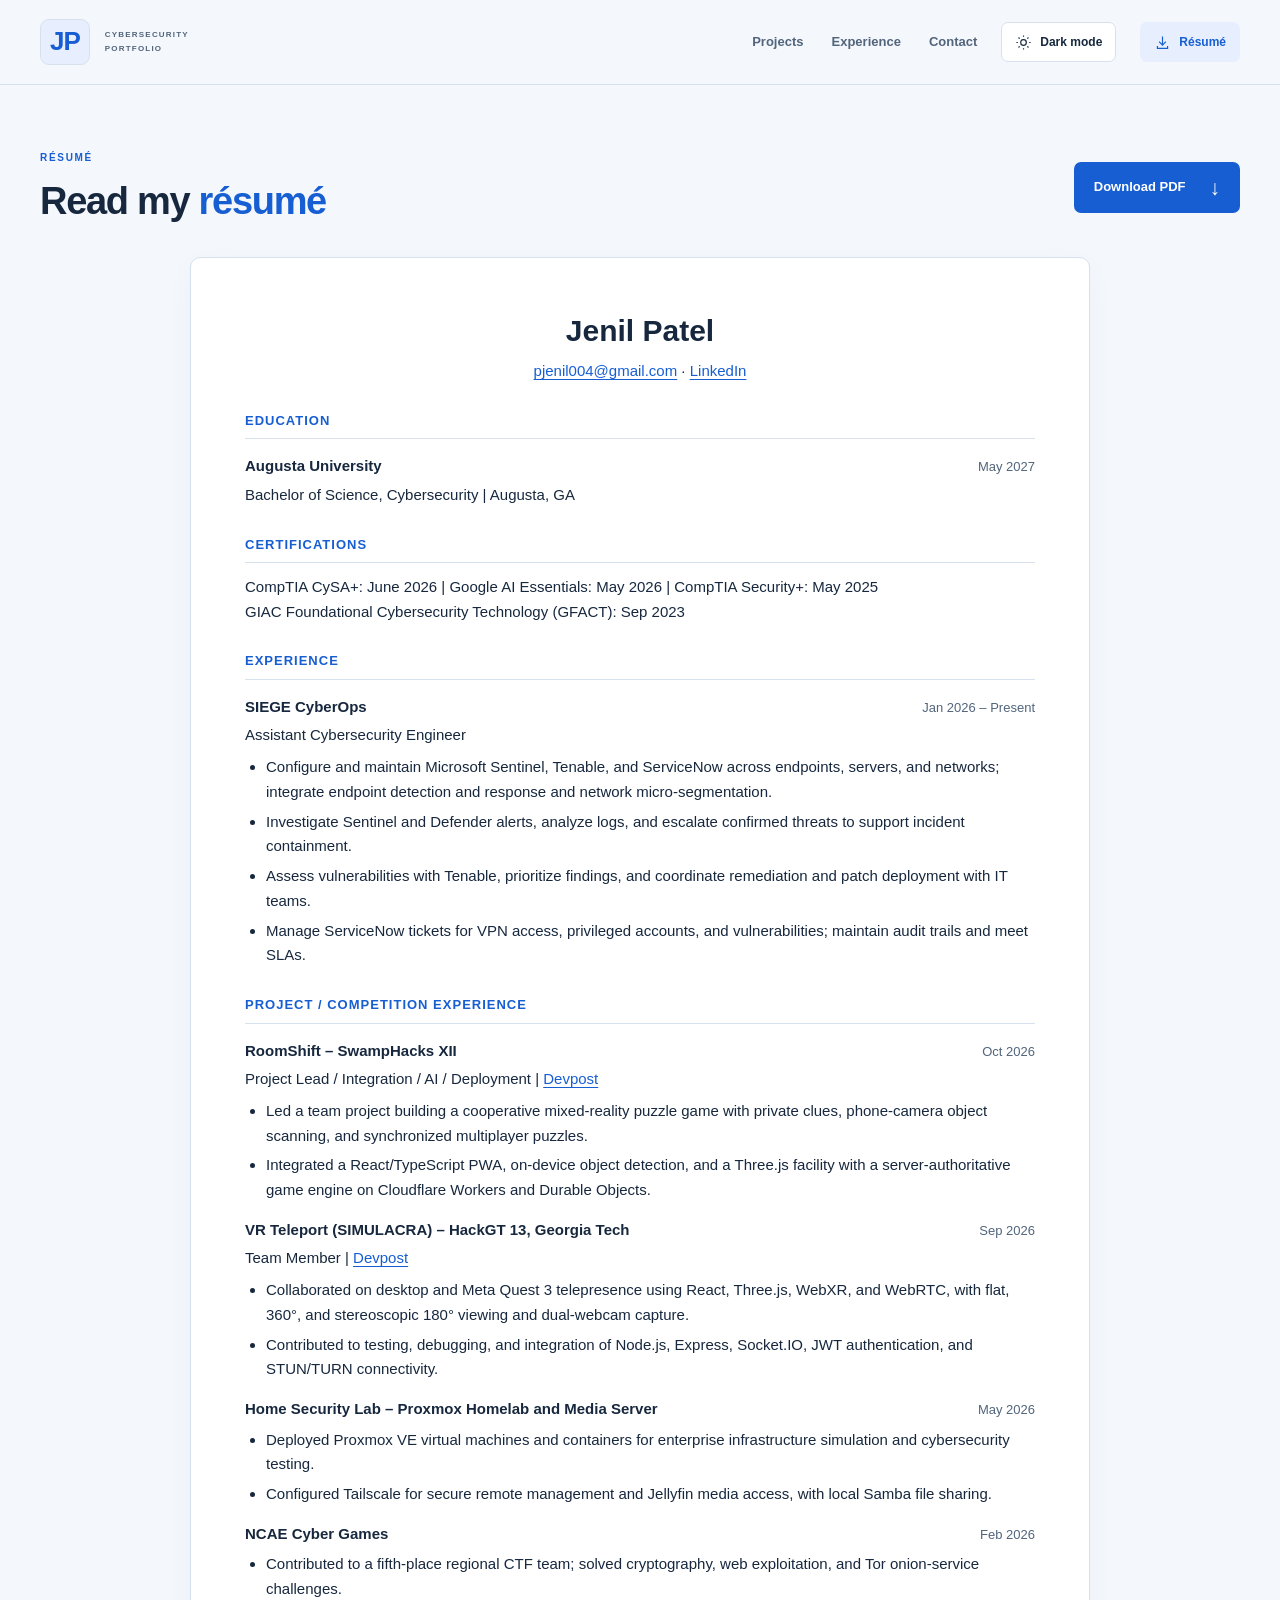
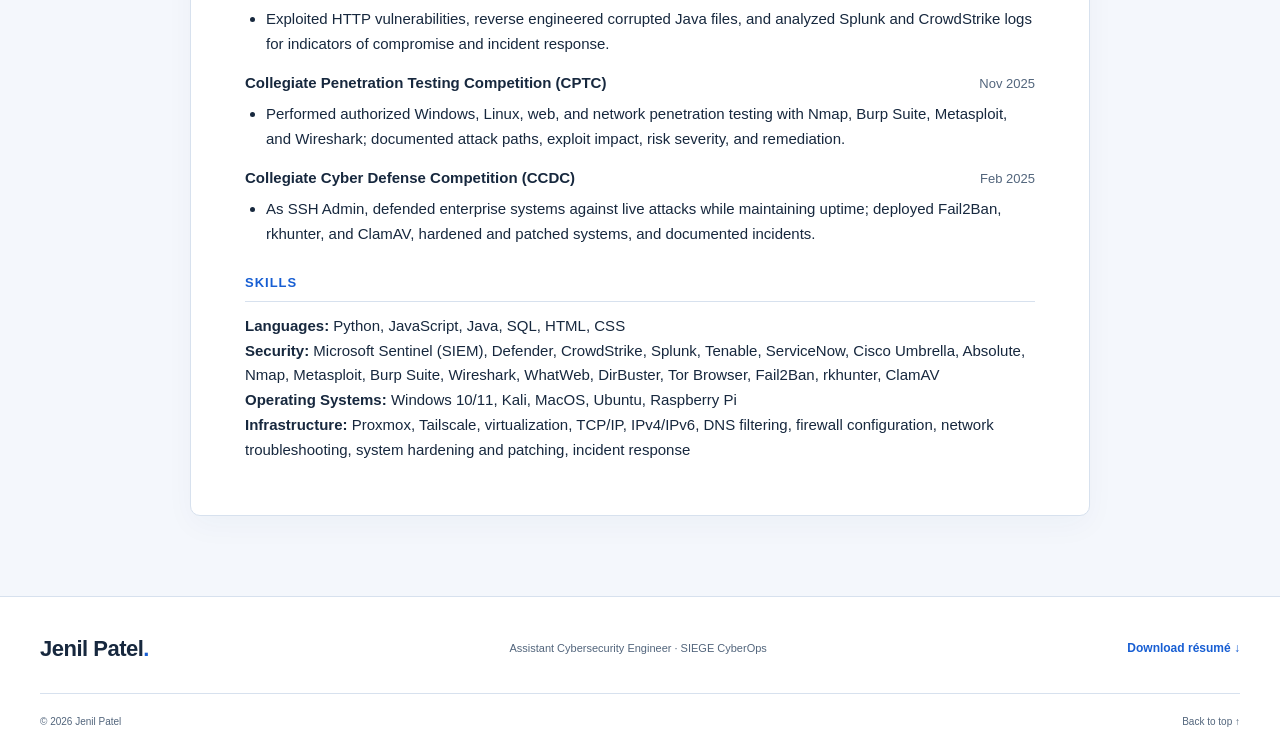
==== commit 203d200d: "Add persistent light and dark modes with professional cybersecurity styling" ====
--- a/resume/index.html
+++ b/resume/index.html
@@ -11,13 +11,15 @@
   <title>Résumé | Jenil Patel</title>
   <link rel="icon" href="/favicon.svg" type="image/svg+xml">
   <link rel="stylesheet" href="/styles.css">
-  </head>
+    <script src="/theme.js"></script>
+</head>
 <body class="resume-page">
 <div class="ambient-grid" aria-hidden="true"></div>
 <a class="skip" href="#main">Skip to content</a>
 <header class="header"><div class="shell nav-inner">
   <a class="identity" href="/#home" aria-label="Jenil Patel, home"><span class="monogram">JP<span>_</span></span><span class="identity-label">CYBERSECURITY<br>PORTFOLIO</span></a>
   <nav aria-label="Main navigation"><a href="/#work"><span>01</span> Projects</a><a href="/#about"><span>02</span> Experience</a><a href="/#contact"><span>03</span> Contact</a></nav>
+  <button class="theme-toggle" type="button" data-theme-toggle aria-label="Switch to dark mode" aria-pressed="false"><svg viewBox="0 0 24 24" fill="none" stroke="currentColor" stroke-width="1.7" aria-hidden="true"><circle cx="12" cy="12" r="4"/><path d="M12 2v2m0 16v2M2 12h2m16 0h2M5 5l1.5 1.5m11 11L19 19M5 19l1.5-1.5m11-11L19 5"/></svg><span>Dark mode</span></button>
   <a class="brief-link" href="/resume" aria-current="page"><svg viewBox="0 0 20 20" fill="none" aria-hidden="true"><path d="M10 3v10m-4-4 4 4 4-4M4 14v3h12v-3" stroke="currentColor" stroke-width="1.4"/></svg><span>Résumé</span></a>
 </div></header>
 <main id="main"><section id="resume" class="resume-section" aria-labelledby="resume-title"><div class="shell"><div class="section-heading"><div><p class="eyebrow"><span class="section-index">03</span>RÉSUMÉ</p><h1 id="resume-title">Read my <em>résumé</em><span class="heading-dot">.</span></h1></div><a class="primary-button" href="/Jenil-Patel-Resume.pdf" download>Download PDF <span aria-hidden="true">↓</span></a></div><div class="resume-paper"><h3>Jenil Patel</h3><p class="resume-contact"><a href="mailto:pjenil004@gmail.com">pjenil004@gmail.com</a> · <a href="https://www.linkedin.com/in/jeni1-patel/">LinkedIn</a></p><h4>EDUCATION</h4><div class="resume-entry"><h5>Augusta University</h5><span>May 2027</span></div><p>Bachelor of Science, Cybersecurity | Augusta, GA</p><h4>CERTIFICATIONS</h4><p>CompTIA CySA+: June 2026 | Google AI Essentials: May 2026 | CompTIA Security+: May 2025<br/>GIAC Foundational Cybersecurity Technology (GFACT): Sep 2023</p><h4>EXPERIENCE</h4><div class="resume-entry"><h5>SIEGE CyberOps</h5><span>Jan 2026 – Present</span></div><p>Assistant Cybersecurity Engineer</p><ul><li>Configure and maintain Microsoft Sentinel, Tenable, and ServiceNow across endpoints, servers, and networks; integrate endpoint detection and response and network micro-segmentation.</li><li>Investigate Sentinel and Defender alerts, analyze logs, and escalate confirmed threats to support incident containment.</li><li>Assess vulnerabilities with Tenable, prioritize findings, and coordinate remediation and patch deployment with IT teams.</li><li>Manage ServiceNow tickets for VPN access, privileged accounts, and vulnerabilities; maintain audit trails and meet SLAs.</li></ul><h4>PROJECT / COMPETITION EXPERIENCE</h4><div class="resume-entry"><h5>RoomShift – SwampHacks XII</h5><span>Oct 2026</span></div><p>Project Lead / Integration / AI / Deployment | <a href="https://devpost.com/software/roomshift-0bgn94">Devpost</a></p><ul><li>Led a team project building a cooperative mixed-reality puzzle game with private clues, phone-camera object scanning, and synchronized multiplayer puzzles.</li><li>Integrated a React/TypeScript PWA, on-device object detection, and a Three.js facility with a server-authoritative game engine on Cloudflare Workers and Durable Objects.</li></ul><div class="resume-entry"><h5>VR Teleport (SIMULACRA) – HackGT 13, Georgia Tech</h5><span>Sep 2026</span></div><p>Team Member | <a href="https://devpost.com/software/vr-teleport">Devpost</a></p><ul><li>Collaborated on desktop and Meta Quest 3 telepresence using React, Three.js, WebXR, and WebRTC, with flat, 360°, and stereoscopic 180° viewing and dual-webcam capture.</li><li>Contributed to testing, debugging, and integration of Node.js, Express, Socket.IO, JWT authentication, and STUN/TURN connectivity.</li></ul><div class="resume-entry"><h5>Home Security Lab – Proxmox Homelab and Media Server</h5><span>May 2026</span></div><ul><li>Deployed Proxmox VE virtual machines and containers for enterprise infrastructure simulation and cybersecurity testing.</li><li>Configured Tailscale for secure remote management and Jellyfin media access, with local Samba file sharing.</li></ul><div class="resume-entry"><h5>NCAE Cyber Games</h5><span>Feb 2026</span></div><ul><li>Contributed to a fifth-place regional CTF team; solved cryptography, web exploitation, and Tor onion-service challenges.</li><li>Exploited HTTP vulnerabilities, reverse engineered corrupted Java files, and analyzed Splunk and CrowdStrike logs for indicators of compromise and incident response.</li></ul><div class="resume-entry"><h5>Collegiate Penetration Testing Competition (CPTC)</h5><span>Nov 2025</span></div><ul><li>Performed authorized Windows, Linux, web, and network penetration testing with Nmap, Burp Suite, Metasploit, and Wireshark; documented attack paths, exploit impact, risk severity, and remediation.</li></ul><div class="resume-entry"><h5>Collegiate Cyber Defense Competition (CCDC)</h5><span>Feb 2025</span></div><ul><li>As SSH Admin, defended enterprise systems against live attacks while maintaining uptime; deployed Fail2Ban, rkhunter, and ClamAV, hardened and patched systems, and documented incidents.</li></ul><h4>SKILLS</h4><p><b>Languages:</b> Python, JavaScript, Java, SQL, HTML, CSS<br/><b>Security:</b> Microsoft Sentinel (SIEM), Defender, CrowdStrike, Splunk, Tenable, ServiceNow, Cisco Umbrella, Absolute, Nmap, Metasploit, Burp Suite, Wireshark, WhatWeb, DirBuster, Tor Browser, Fail2Ban, rkhunter, ClamAV<br/><b>Operating Systems:</b> Windows 10/11, Kali, MacOS, Ubuntu, Raspberry Pi<br/><b>Infrastructure:</b> Proxmox, Tailscale, virtualization, TCP/IP, IPv4/IPv6, DNS filtering, firewall configuration, network troubleshooting, system hardening and patching, incident response</p></div></div></section></main>
--- a/styles.css
+++ b/styles.css
@@ -1,52 +1,18 @@
-:root{--bg:#050a10;--panel:#0a131d;--panel2:#0e1b27;--cyan:#4ce3e8;--green:#a6ed78;--white:#edf6fb;--muted:#9eb1c1;--line:#203647;--mono:'Plex Mono',Consolas,monospace;--display:Oxanium,Arial,sans-serif;--body:Arial,Helvetica,sans-serif}
-*{box-sizing:border-box}html{scroll-behavior:smooth;scroll-padding-top:105px}body{margin:0;background:var(--bg);color:var(--white);font-family:var(--body);-webkit-font-smoothing:antialiased}body.modal-open{overflow:hidden}a{color:inherit;text-decoration:none}button{font:inherit;cursor:pointer}a,button{-webkit-tap-highlight-color:transparent}a:focus-visible,button:focus-visible,[tabindex]:focus-visible{outline:2px solid var(--green);outline-offset:5px}::selection{background:var(--cyan);color:var(--bg)}[hidden]{display:none!important}.shell{width:min(1240px,calc(100% - 112px));margin:0 auto}.skip{position:fixed;z-index:100;top:-100px;left:15px;background:var(--cyan);color:var(--bg);padding:14px;font-family:var(--mono);font-size:12px}.skip:focus{top:15px}
-.ambient-grid{position:absolute;z-index:-1;top:0;left:0;width:100%;height:1000px;pointer-events:none;background-image:linear-gradient(#55dfea06 1px,transparent 1px),linear-gradient(90deg,#55dfea06 1px,transparent 1px),radial-gradient(ellipse at 75% 35%,#13677315,transparent 55%);background-size:48px 48px,48px 48px,auto;mask-image:linear-gradient(#000,transparent)}
-.header{position:sticky;top:0;z-index:20;background:#050a10ed;border-bottom:1px solid #1c3340;backdrop-filter:blur(16px)}.nav-inner{height:88px;display:flex;align-items:center;justify-content:space-between;gap:30px}.identity{display:flex;align-items:center;gap:16px}.monogram{font-family:var(--display);font-size:31px;font-weight:700;letter-spacing:-1px;color:var(--cyan)}.monogram>span{color:var(--green)}.identity-label{font-family:var(--mono);font-size:8px;line-height:1.8;letter-spacing:1.4px;color:#a3b6c5;border-left:1px solid var(--line);padding-left:16px}nav{display:flex;align-items:center;gap:32px;margin-left:auto;margin-right:30px}nav a{font-family:var(--mono);font-size:11px;color:#b2c4ce;transition:color .2s}nav a>span{font-size:9px;color:#608093;margin-right:8px}nav a:hover,nav a[aria-current]{color:var(--cyan)}.brief-link{font-family:var(--mono);font-size:11px;display:flex;align-items:center;gap:10px;padding:11px 15px;border:1px solid #355867;color:var(--cyan);background:#4ce3e805;transition:background .2s,border-color .2s}.brief-link:hover{background:#4ce3e813;border-color:var(--cyan)}.brief-link svg{width:17px;height:17px}
-.hero{position:relative;overflow:hidden;padding-bottom:40px}.hero-grid{display:grid;grid-template-columns:1fr .92fr;gap:75px;align-items:center;padding-top:76px;padding-bottom:63px;min-height:710px}.eyebrow{font-family:var(--mono);font-weight:400;font-size:10px;line-height:1.7;letter-spacing:1.5px;margin:0;color:var(--cyan)}.hero .eyebrow{font-size:10px;letter-spacing:1.4px;display:flex;align-items:center;gap:12px}.prompt-mark{font-size:16px;color:var(--green);line-height:1}h1{font-family:var(--display);font-weight:700;font-size:clamp(78px,8.1vw,117px);line-height:1.03;letter-spacing:-4px;margin:24px 0 15px;position:relative}h1>span{color:var(--cyan);text-shadow:0 0 65px #4ce3e81c}.name-period{color:var(--green)}.hero-role{font-family:var(--mono);font-size:15px;letter-spacing:.25px;color:var(--green);margin:0}.hero-role>span{color:#516c62}.hero-description{font-size:14px;color:#a4b8c6;line-height:1.85;max-width:490px;margin:25px 0 29px}.hero-actions{display:flex;align-items:center;gap:28px}.primary-button{display:flex;align-items:center;gap:32px;padding:17px 20px;background:var(--cyan);color:#061014;font-family:var(--mono);font-size:12px;font-weight:400;clip-path:polygon(0 0,calc(100% - 9px) 0,100% 9px,100% 100%,9px 100%,0 calc(100% - 9px));transition:background .2s,transform .2s}.primary-button:hover{background:#9af3f6;transform:translateY(-2px)}.primary-button>span{font-family:var(--body);font-size:22px;line-height:1}.secondary-link{font-family:var(--mono);font-size:11px;color:#b9d1dc;white-space:nowrap}.secondary-link>span{padding-left:8px;color:var(--cyan);font-size:17px}.secondary-link:hover{color:var(--cyan)}.hero-note{display:flex;align-items:center;gap:9px;font-family:var(--mono);font-size:9px;color:#96adba;margin-top:24px;line-height:1.6}.status-dot{display:inline-block;width:5px;height:5px;flex:0 0 auto;background:var(--green);box-shadow:0 0 10px #a6ed7850}.note-divider{color:#3a5665;margin:0 1px}
-.terminal-wrap{position:relative;min-width:0}.terminal-wrap::before{content:'';position:absolute;inset:-90px -80px;z-index:-1;background:radial-gradient(ellipse,#18a7b21c 0%,transparent 65%);pointer-events:none}.terminal-label{display:flex;align-items:center;gap:11px;margin:0 0 18px;font-family:var(--mono);font-size:8px;letter-spacing:1.6px;color:#7897a7}.mini-cross,.terminal-mark{color:var(--cyan);font-size:18px;line-height:1}.terminal-mark{margin-left:auto}.tech-panel{position:relative;background:var(--panel);border:1px solid var(--line)}.tech-panel::before{content:'';position:absolute;inset:-1px;pointer-events:none;background:linear-gradient(var(--cyan),var(--cyan)) top left/14px 1px no-repeat,linear-gradient(var(--cyan),var(--cyan)) top left/1px 14px no-repeat,linear-gradient(var(--cyan),var(--cyan)) bottom right/14px 1px no-repeat,linear-gradient(var(--cyan),var(--cyan)) bottom right/1px 14px no-repeat;opacity:.75}.terminal{background:linear-gradient(130deg,#0d1b27,#081019);box-shadow:0 25px 80px #0005}.terminal-chrome{height:43px;display:flex;align-items:center;gap:15px;padding:0 19px;border-bottom:1px solid var(--line);font-family:var(--mono);font-size:9px;color:#85a2b4;background:#0f1b27}.window-dots{display:flex;gap:6px}.window-dots i{width:6px;height:6px;border-radius:50%;background:#3a5262}.window-dots i:first-child{background:#77b5b3}.window-dots i:nth-child(2){background:#4a727d}.terminal-chrome>svg{height:17px;width:17px;margin-left:auto;color:var(--green)}.terminal-tabs{display:flex;border-bottom:1px solid var(--line);padding:0 10px;gap:5px}.terminal-tabs button{font-family:var(--mono);font-size:9px;background:transparent;color:#7893a5;border:0;border-bottom:1px solid transparent;padding:14px 12px;position:relative;bottom:-1px;transition:color .2s}.terminal-tabs button:hover{color:var(--white)}.terminal-tabs button[aria-selected=true]{color:var(--cyan);border-color:var(--cyan);background:#4ce3e805}.terminal-content{padding:23px 25px 21px;min-height:326px;font-family:var(--mono);font-size:10px;line-height:1.7}.terminal-command{color:#b5c8d2;margin-bottom:18px;font-size:10px}.terminal-command>span{color:var(--green);margin-right:8px}.json-brace{color:#7492a6;font-size:14px}.profile-data{margin:9px 0 9px 13px;display:grid;gap:10px}.profile-data>div{display:grid;grid-template-columns:105px 1fr;gap:5px}.profile-data dt{color:#85bbd1}.profile-data dt::before,.profile-data dt::after{content:'"';color:#517080}.profile-data dd{margin:0;color:var(--green)}.profile-data dd::before{content:': ';color:#7492a6}.terminal-footer{padding:14px 23px;border-top:1px solid var(--line);font-family:var(--mono);font-size:8px;color:#819cac;display:flex;justify-content:space-between;align-items:center}.terminal-footer>span>span{color:var(--cyan);padding-right:8px}.terminal-cursor{display:block;width:6px;height:11px;background:var(--green);animation:cursor-blink 1.5s steps(1,end) infinite}@keyframes cursor-blink{0%,65%{opacity:1}66%,100%{opacity:.25}}.terminal-caption{display:flex;align-items:center;justify-content:space-between;gap:8px;font-family:var(--mono);font-size:6px;letter-spacing:.5px;color:#84a1b1;margin-top:19px}.terminal-caption i{width:3px;height:3px;background:#467084}.terminal-stack{list-style:none;display:grid;gap:11px;margin:0;padding:0}.terminal-stack li{color:var(--green);font-size:10px}.terminal-stack li::before{content:'›';color:var(--cyan);margin-right:12px}
-.cert-heading{display:flex;align-items:center;gap:22px;margin-bottom:18px}.cert-heading .eyebrow{font-size:8px;color:#85a4b7}.cert-rule{height:1px;background:var(--line);flex:1}.cert-count{color:var(--cyan);font-family:var(--mono);font-size:10px}.credentials{display:grid;grid-template-columns:repeat(4,minmax(0,1fr));gap:0;background:#0b151ebb;border:1px solid var(--line)}.credential{display:flex;align-items:center;gap:13px;min-width:0;padding:25px 22px;border-right:1px solid var(--line)}.credential:last-child{border-right:0}.credential>svg{width:25px;height:29px;color:var(--green);flex-shrink:0}.credential strong{display:block;font-family:var(--display);font-size:13px;font-weight:500;line-height:1.5}.credential:last-child strong{font-size:10px}.credential span{display:block;font-family:var(--mono);font-size:8px;color:#89a7b9;margin-top:7px}
-.work-section{padding:80px 0;background:linear-gradient(180deg,#0b141d88,#071018);border-top:1px solid #1a2c38;border-bottom:1px solid #1a2c38}.section-heading{display:grid;grid-template-columns:1.1fr 1fr;align-items:end;gap:60px;margin-bottom:35px}.work-section .section-heading{display:block}.section-heading .eyebrow{font-size:9px;color:#81a4b8;letter-spacing:1px;margin-bottom:15px}.section-index{color:var(--cyan);font-size:10px;margin-right:5px}.section-heading h2{font-family:var(--display);font-size:42px;font-weight:500;letter-spacing:-1.3px;line-height:1.2;margin:0}em{font-style:normal;color:var(--cyan)}.heading-dot{color:var(--green)}.project-grid{display:grid;grid-template-columns:repeat(2,minmax(0,1fr));gap:26px}.project{display:flex;flex-direction:column;min-width:0;background:#0b1721;border:1px solid #233b4b;position:relative;transition:transform .25s,border-color .25s,box-shadow .25s}.project::after{content:'';position:absolute;right:-1px;top:-1px;height:12px;width:12px;border-top:1px solid var(--cyan);border-right:1px solid var(--cyan);pointer-events:none}.project:hover{transform:translateY(-4px);border-color:#4b9eab;box-shadow:0 12px 36px #0003}.project-visual{position:relative;height:180px;padding:17px 23px;overflow:hidden;border-bottom:1px solid var(--line);color:#83b4c2;background-image:linear-gradient(#4ce3e807 1px,transparent 1px),linear-gradient(90deg,#4ce3e807 1px,transparent 1px);background-size:25px 25px}.visual-top{display:flex;justify-content:space-between;align-items:center;font-family:var(--mono);font-size:7px;letter-spacing:1px;line-height:1.6}.visual-top>span:last-child{font-family:var(--body);font-size:18px;color:var(--cyan)}.infra-visual{background-color:#0c2027}.infra-diagram{display:flex;align-items:center;justify-content:center;margin-top:20px}.network-node{width:43px;height:43px;display:grid;place-items:center;background:#0b2c34;border:1px solid #397683;border-radius:4px}.network-node svg{width:22px;height:22px;fill:none;stroke:var(--cyan);stroke-width:1.3}.network-connector{height:1px;width:40px;border-top:1px dashed #3f8893;position:relative}.network-connector span{position:absolute;left:45%;top:-2px;width:3px;height:3px;background:var(--green)}.server-stack{display:grid;gap:4px;width:88px}.server-stack>div{height:20px;padding:0 9px;display:flex;align-items:center;gap:4px;background:#153f47;border:1px solid #356773;border-radius:2px}.server-stack i{width:3px;height:3px;background:var(--green)}.server-stack span{margin-left:auto;width:22px;height:2px;background:#6196a0}.infra-labels{display:flex;justify-content:space-between;max-width:272px;margin:16px auto 0;font-family:var(--mono);font-size:6px;letter-spacing:.8px;color:#88b0ba}.analysis-visual{background-color:#141c29}.log-visual{display:grid;gap:4px;max-width:340px;margin:10px auto 0}.log-row{display:flex;align-items:center;gap:14px;padding:5px 9px;border:1px solid transparent;font-family:var(--mono);font-size:7px;color:#9cb3c7}.log-row>span{min-width:65px}.log-row i{display:block;width:var(--w);height:2px;max-width:var(--w);background:#3d566d;flex:1}.log-row b{font-family:var(--body);font-size:10px;margin-left:auto;font-weight:400}.log-highlight{border-color:#465c80;background:#27394c66;color:#aaccfa}.log-highlight i{background:#91b5e4}.visual-caption{position:absolute;bottom:12px;left:23px;font-family:var(--mono);font-size:6px;letter-spacing:1.1px;color:#8aa5b9}.tools-visual{background-color:#171725}.visual-tool-grid{display:grid;grid-template-columns:1fr 1fr;gap:9px;max-width:310px;margin:23px auto 0}.visual-tool-grid>span{font-family:var(--mono);font-size:10px;color:#c3b9e1;padding:10px 14px;background:#29233b80;border:1px solid #50436b}.defense-visual{background-color:#10221e}.defense-visual .visual-tool-grid>span{background:#213c2e77;border-color:#426748;color:#b6dba8}.project-body{padding:27px 29px;display:flex;flex-direction:column;flex:1}.project-category{font-family:var(--mono);font-size:8px;letter-spacing:1px;color:#83acb8}.project h3{font-family:var(--display);font-size:23px;line-height:1.25;font-weight:500;letter-spacing:-.4px;margin:14px 0 8px}.project p{font-size:12px;line-height:1.85;color:#a2b7c6;margin:0}.project p.project-role{font-family:var(--mono);font-size:8px;color:var(--green);margin-bottom:14px;letter-spacing:.2px}.tags{display:flex;flex-wrap:wrap;gap:6px;margin-top:20px}.project .tags{margin-top:auto;padding-top:20px}.tags>span{font-family:var(--mono);font-size:8px;color:#8ed0d5;border:1px solid #284954;background:#122a3244;padding:6px 8px;line-height:1.2}.project-link{display:flex;align-items:center;justify-content:space-between;border:0;border-top:1px solid var(--line);padding:18px 0 0;background:none;color:var(--cyan);font-family:var(--mono);font-size:10px;margin-top:22px;text-align:left}.project-link>span{font-family:var(--body);font-size:21px}.project-link:hover{color:#beffff}
-.about-section{padding-top:85px;background:var(--bg)}.about-section .section-heading{align-items:center}.education{justify-self:end;max-width:400px;width:100%;padding:24px 27px;background:#0a161e}.education .eyebrow{font-size:8px;color:var(--green);margin-bottom:10px}.education h3{font-family:var(--display);font-size:20px;font-weight:500;letter-spacing:-.3px;margin:0 0 9px}.education>p:not(.eyebrow){font-size:12px;color:#a8bfcc;margin:0 0 11px}.education>span{font-family:var(--mono);font-size:8px;color:#7fa5b5}.experience-grid{display:grid;grid-template-columns:1fr 1fr;align-items:start;gap:28px;margin-top:37px}.soc-experience{padding:29px;background:linear-gradient(150deg,#0e1d28,#0a131c)}.experience-heading{display:flex;align-items:center;justify-content:space-between;gap:15px;flex-wrap:wrap}.experience-heading .eyebrow{font-size:8px;color:#94b7c4}.date-tag{font-family:var(--mono);font-size:7px;letter-spacing:.6px;padding:6px 8px;border:1px solid #294954;color:var(--green);background:#122b2544}.soc-experience h3{font-family:var(--display);font-size:26px;font-weight:500;letter-spacing:-.6px;margin:22px 0 9px;line-height:1.2}.organization{font-family:var(--mono);font-size:11px;color:var(--cyan);margin:0}.experience-bullets{padding-left:0;list-style:none;display:grid;gap:21px;margin:28px 0 0}.experience-bullets li{font-size:12px;line-height:1.85;color:#a9bdca;padding-left:18px;position:relative}.experience-bullets li::before{content:'›';position:absolute;left:0;top:0;color:var(--green);font-family:var(--mono)}.skills{padding:27px}.skills>.eyebrow{font-size:8px;color:#97b7c4;margin-bottom:24px}.skill-group{margin-bottom:27px}.skill-group:last-child{margin-bottom:0}.skill-group h3{font-family:var(--display);font-size:15px;font-weight:500;letter-spacing:.2px;color:var(--cyan);margin:0 0 12px}.tool-grid{display:flex;flex-wrap:wrap;gap:6px}.tool-grid>span{padding:7px 8px;font-family:var(--mono);font-size:8px;line-height:1.4;border:1px solid #263d4c;background:#11202b;color:#b4c8d5}.contact-strip{display:flex;flex-wrap:wrap;align-items:center;gap:35px;padding:32px 0;border-top:1px solid var(--line);margin-top:45px;font-family:var(--mono);font-size:12px;color:var(--cyan);scroll-margin-top:100px}.contact-strip a:first-child{margin-right:auto}.contact-strip a>span{margin-left:10px}.contact-strip a:hover{text-decoration:underline;text-underline-offset:5px}
-footer{padding:31px 0 24px;border-top:1px solid #172c39;background:#04090e}.footer-inner{display:flex;align-items:center;justify-content:space-between;gap:20px}.footer-name{font-family:var(--display);font-size:23px;font-weight:500;letter-spacing:-.4px}.footer-name>span{color:var(--cyan)}.footer-inner>p{font-family:var(--mono);font-size:8px;color:#83a0b1}.footer-inner>a:last-child{font-family:var(--mono);font-size:9px;color:var(--green)}.footer-inner>a:last-child span{margin-left:12px}.footer-bottom{display:flex;justify-content:space-between;align-items:center;border-top:1px solid #172c39;padding-top:21px;margin-top:27px;color:#7d9aac;font-family:var(--mono);font-size:8px}.footer-bottom a:hover{color:var(--cyan)}
-dialog{position:fixed;background:#0b1722;color:var(--white);border:1px solid #4a8796;border-radius:0;padding:0;width:min(650px,calc(100% - 32px));max-height:86dvh;box-shadow:0 0 90px #24cee218}dialog::backdrop{background:#03080ede;backdrop-filter:blur(7px)}.dialog-close{position:sticky;top:17px;float:right;margin:17px 17px 0 0;width:34px;height:34px;border:1px solid #38505e;background:#142633;color:var(--cyan);font-size:15px;z-index:1}.dialog-close:hover{background:#213e4d}.dialog-content{padding:48px 40px 33px}.dialog-content .eyebrow{font-size:9px;color:var(--green);padding-right:12px}.dialog-content h2{font-family:var(--display);font-weight:500;font-size:32px;letter-spacing:-.8px;line-height:1.2;margin:18px 0 15px}.dialog-intro{color:var(--cyan);font-family:var(--mono);font-size:11px;line-height:1.7}.dialog-content #dialog-details{padding-left:18px;margin:24px 0}.dialog-content #dialog-details li{font-size:13px;line-height:1.85;color:#afc5d2;padding-left:5px;margin-bottom:18px}.dialog-content #dialog-details li::marker{color:var(--cyan)}.dialog-footnote{display:block;border-top:1px solid var(--line);padding-top:20px;margin-top:26px;font-family:var(--mono);font-size:9px;color:var(--green)}
-@media(min-width:1500px){.hero-grid{padding-top:90px;padding-bottom:80px;min-height:745px}}
-@media(max-width:1100px){.shell{width:calc(100% - 72px)}.hero-grid{gap:40px;grid-template-columns:1fr 1fr;min-height:660px;padding-top:62px;padding-bottom:58px}h1{font-size:96px;letter-spacing:-3px}.hero .eyebrow{font-size:8px}.hero-role{font-size:13px}.hero-description{font-size:13px}.hero-actions{gap:22px}.primary-button{font-size:10px;padding:16px 18px;gap:23px}.secondary-link{font-size:9px}.hero-note{font-size:8px;gap:7px}.terminal-content{padding:22px 20px;min-height:325px}.profile-data{font-size:9px;margin-left:5px}.profile-data>div{grid-template-columns:93px 1fr}.terminal-caption{font-size:5px;letter-spacing:.2px}.credential{padding:23px 15px;gap:10px}.credential strong{font-size:11px}.credential:last-child strong{font-size:9px}.credential>svg{width:22px}.section-heading{gap:35px}.section-heading h2{font-size:37px}.project-body{padding:25px}.project h3{font-size:22px}.experience-grid{gap:23px}.skills,.soc-experience{padding:25px}.soc-experience h3{font-size:23px}nav{margin-right:10px;gap:23px}}
-@media(max-width:850px){.shell{width:calc(100% - 48px)}.identity-label{display:none}.nav-inner{height:78px;gap:20px}nav{gap:22px}nav a{font-size:10px}nav a>span{font-size:8px;margin-right:5px}.hero-grid{gap:27px;min-height:600px;padding-top:50px}h1{font-size:83px}.hero-role{font-size:11px}.hero-description{font-size:12px;line-height:1.85;margin:23px 0}.hero-actions{gap:18px}.primary-button{font-size:9px;gap:17px;padding:15px}.secondary-link{font-size:8px}.hero-note{font-size:7px;gap:6px}.hero .eyebrow{font-size:7px;letter-spacing:1px}.terminal-content{font-size:9px;padding:20px 14px;min-height:312px}.profile-data{font-size:8px}.profile-data>div{grid-template-columns:81px 1fr;gap:2px}.terminal-chrome{padding:0 13px;font-size:8px;gap:12px}.terminal-tabs button{font-size:8px;padding:13px 9px}.terminal-label{font-size:6px;letter-spacing:1px}.terminal-footer{font-size:7px;padding:13px}.terminal-caption{flex-wrap:wrap;justify-content:flex-start;gap:7px;font-size:5px}.credentials{grid-template-columns:repeat(2,minmax(0,1fr))}.credential{padding:22px}.credential:nth-child(2){border-right:0}.credential:nth-child(-n+2){border-bottom:1px solid var(--line)}.credential strong{font-size:13px}.credential:last-child strong{font-size:11px}.credential span{font-size:9px}.credential>svg{width:25px}.work-section{padding:60px 0}.section-heading h2{font-size:34px}.project-grid{gap:20px}.project-body{padding:22px}.project h3{font-size:20px}.project p{font-size:11px}.visual-top{font-size:6px;letter-spacing:.5px}.project-visual{padding:17px 19px}.visual-tool-grid{gap:8px}.visual-tool-grid>span{font-size:9px;padding:11px}.network-connector{width:28px}.section-heading{gap:26px}.education{padding:23px}.education h3{font-size:18px}.education>p:not(.eyebrow){font-size:11px;line-height:1.6}.experience-grid{gap:20px}.soc-experience,.skills{padding:22px}.soc-experience h3{font-size:23px}.experience-bullets li{font-size:11px}.skill-group h3{font-size:14px}.tool-grid>span{font-size:7px;padding:6px}.contact-strip{font-size:10px;gap:25px}.about-section{padding-top:65px}.footer-inner>p{font-size:7px}}
-@media(max-width:680px){.hero-grid{grid-template-columns:1fr;gap:48px;padding-top:45px;padding-bottom:40px}.hero-copy{max-width:520px}.hero .eyebrow{font-size:9px}.hero h1{font-size:105px;letter-spacing:-3px;margin:25px 0 16px}.hero-role{font-size:14px}.hero-description{font-size:14px;max-width:470px;line-height:1.8}.hero-actions{gap:27px}.primary-button{font-size:11px;gap:30px;padding:17px 20px}.secondary-link{font-size:10px}.hero-note{font-size:8px;gap:9px;margin-top:24px}.terminal-wrap{width:100%;max-width:490px;justify-self:center}.terminal-label{font-size:8px;letter-spacing:1.4px}.terminal-chrome{font-size:9px;height:43px;padding:0 20px}.terminal-tabs{padding:0 12px}.terminal-tabs button{font-size:9px;padding:14px 12px}.terminal-content{padding:23px 24px;min-height:323px}.profile-data{font-size:10px;margin-left:12px}.profile-data>div{grid-template-columns:110px 1fr;gap:5px}.terminal-footer{font-size:8px;padding:14px 22px}.terminal-caption{font-size:6px;gap:10px;justify-content:space-between}.credentials{gap:0}.credential{padding:22px 17px;gap:12px}.credential strong{font-size:12px}.credential:last-child strong{font-size:10px}.credential span{font-size:8px}.credential>svg{width:22px}.project-grid{grid-template-columns:1fr;gap:24px}.project h3{font-size:24px}.project p{font-size:13px}.project-body{padding:26px}.project p.project-role{font-size:9px}.project-visual{height:186px;padding:17px 23px}.visual-top{font-size:7px}.visual-tool-grid{max-width:310px}.visual-tool-grid>span{font-size:10px}.infra-diagram{margin-top:22px}.network-connector{width:42px}.log-visual{margin-top:12px}.project-category{font-size:9px}.tags>span{font-size:9px}.project-link{font-size:11px}.section-heading{display:block}.section-heading h2{font-size:37px}.section-heading .eyebrow{font-size:8px;line-height:1.9}.education{max-width:none;margin-top:28px;padding:23px 25px}.education h3{font-size:21px}.education>p:not(.eyebrow){font-size:12px}.education>span{font-size:9px}.experience-grid{grid-template-columns:1fr;gap:25px;margin-top:28px}.soc-experience,.skills{padding:27px}.soc-experience h3{font-size:26px}.experience-bullets li{font-size:12px}.tool-grid>span{font-size:9px;padding:7px 8px}.skill-group h3{font-size:16px}.contact-strip{gap:22px;font-size:11px;margin-top:35px}.contact-strip a:first-child{flex-basis:100%;margin-right:0}.contact-strip a:last-child{margin-left:auto}.footer-inner{flex-wrap:wrap;gap:20px}.footer-inner>p{order:3;flex-basis:100%;margin:0;font-size:8px}.footer-inner>a:last-child{font-size:9px;margin-left:auto}.footer-bottom{font-size:7px}.dialog-content{padding:48px 27px 29px}.dialog-content h2{font-size:28px}.dialog-content #dialog-details li{font-size:12px}}
-@media(max-width:440px){.shell{width:calc(100% - 36px)}.nav-inner{height:73px;gap:14px}.monogram{font-size:27px}nav{gap:17px;margin:0 auto}nav a{font-size:9px}nav a>span{display:none}nav a[href='#contact']{display:none}.brief-link{padding:9px 10px;font-size:9px;gap:7px}.brief-link svg{width:14px;height:14px}.hero-grid{padding-top:36px;gap:39px}.hero h1{font-size:clamp(78px,24vw,101px);letter-spacing:-3px}.hero .eyebrow{font-size:8px;letter-spacing:1px}.hero-role{font-size:12px}.hero-description{font-size:12px;margin:22px 0 25px}.hero-actions{gap:22px}.primary-button{font-size:10px;gap:25px;padding:16px 17px}.secondary-link{font-size:9px}.hero-note{font-size:7px;gap:7px}.terminal-label{font-size:7px}.terminal-chrome{padding:0 15px;font-size:8px}.terminal-tabs{padding:0 7px}.terminal-tabs button{font-size:8px;padding:13px 11px}.terminal-content{padding:19px 16px;min-height:302px}.profile-data{font-size:9px;margin-left:4px;gap:10px}.profile-data>div{grid-template-columns:94px 1fr;gap:3px}.terminal-command{font-size:9px}.terminal-footer{padding:13px 16px;font-size:7px}.terminal-caption{font-size:5px;gap:6px}.credential{padding:18px 12px;gap:8px}.credential>svg{width:20px;height:24px}.credential strong{font-size:10px}.credential:last-child strong{font-size:9px;line-height:1.5}.credential span{font-size:7px}.cert-heading .eyebrow{font-size:7px}.work-section{padding:48px 0}.section-heading h2{font-size:31px;letter-spacing:-.8px}.section-heading .eyebrow{font-size:7px;letter-spacing:.5px}.section-index{font-size:9px}.project-body{padding:23px}.project h3{font-size:22px}.project p{font-size:12px}.project p.project-role{font-size:8px}.visual-top{font-size:6px}.visual-caption{font-size:5px}.network-connector{width:28px}.visual-tool-grid{gap:8px}.visual-tool-grid>span{font-size:9px}.about-section{padding-top:48px}.soc-experience,.skills{padding:23px}.soc-experience h3{font-size:24px}.experience-bullets li{font-size:11px}.tool-grid>span{font-size:8px}.footer-name{font-size:21px}.dialog-content{padding-left:23px;padding-right:23px}.dialog-content h2{font-size:26px}}
+
+:root{color-scheme:light;--bg:#f4f7fc;--panel:#fff;--soft:#edf2fa;--text:#17283e;--muted:#52657c;--line:#d7e1ee;--accent:#175ed3;--accent-soft:#e7efff;--green:#087d65;--shadow:0 10px 30px #1a3d6b09;--header:#f4f7fcf5;--body:Inter,-apple-system,BlinkMacSystemFont,"Segoe UI",Arial,sans-serif}
+:root[data-theme=dark]{color-scheme:dark;--bg:#0d1523;--panel:#142035;--soft:#192940;--text:#edf3fc;--muted:#adbed4;--line:#2a3c56;--accent:#76aaff;--accent-soft:#1b3557;--green:#6ad8bc;--shadow:0 12px 35px #0002;--header:#0d1523f5}
+*{box-sizing:border-box}html{scroll-behavior:smooth;scroll-padding-top:105px}body{margin:0;background:var(--bg);color:var(--text);font-family:var(--body);-webkit-font-smoothing:antialiased;line-height:1.6}body.modal-open{overflow:hidden}a{color:inherit;text-decoration:none}button{font:inherit;cursor:pointer}a,button{-webkit-tap-highlight-color:transparent}a:focus-visible,button:focus-visible,[tabindex]:focus-visible{outline:3px solid var(--accent);outline-offset:4px}::selection{background:var(--accent);color:var(--bg)}[hidden]{display:none!important}.shell{width:min(1220px,calc(100% - 80px));margin:0 auto}.skip{position:fixed;z-index:100;top:-100px;left:15px;background:var(--panel);color:var(--accent);padding:14px}.skip:focus{top:15px}
+.ambient-grid,.prompt-mark,.name-period,.heading-dot,.json-brace,.terminal-command,.terminal-cursor,.window-dots,.mini-cross,.terminal-mark,.monogram>span,nav a>span,.hero-role>span,.section-index,.terminal-footer>span>span{display:none}
+.header{position:sticky;top:0;z-index:20;background:var(--header);border-bottom:1px solid var(--line);backdrop-filter:blur(16px)}.nav-inner{min-height:84px;display:flex;align-items:center;gap:24px}.identity{display:flex;align-items:center;gap:15px}.monogram{font-size:26px;font-weight:800;letter-spacing:-1px;color:var(--accent);border:1px solid var(--line);border-radius:9px;padding:1px 9px;background:var(--accent-soft)}.identity-label{font-size:8px;font-weight:700;line-height:1.8;letter-spacing:1.2px;color:var(--muted)}nav{display:flex;align-items:center;gap:28px;margin-left:auto}nav a{font-size:13px;font-weight:600;color:var(--muted)}nav a:hover,nav a[aria-current]{color:var(--accent)}.brief-link,.theme-toggle{display:inline-flex;align-items:center;justify-content:center;gap:8px;padding:10px 13px;font-size:12px;font-weight:600;line-height:1.5;border:1px solid var(--line);border-radius:7px;background:var(--panel);color:var(--text);white-space:nowrap}.brief-link{background:var(--accent-soft);color:var(--accent);border-color:transparent}.brief-link svg,.theme-toggle svg{width:17px;height:17px}.brief-link:hover,.theme-toggle:hover{border-color:var(--accent)}
+.hero{padding-bottom:40px}.hero-grid{display:grid;grid-template-columns:1fr 1fr;gap:65px;align-items:center;padding-top:70px;padding-bottom:60px}.eyebrow{font-size:10px;font-weight:700;letter-spacing:1.7px;color:var(--accent);margin:0}.hero .eyebrow{font-size:11px}.hero h1{font-size:clamp(62px,6.5vw,90px);line-height:1.02;letter-spacing:-4px;margin:24px 0;font-weight:750}.hero h1>span{color:var(--accent)}.hero-role{font-size:17px;font-weight:650;color:var(--text);margin:0}.hero-description{font-size:16px;line-height:1.8;color:var(--muted);max-width:520px;margin:24px 0 30px}.hero-actions{display:flex;align-items:center;gap:28px}.primary-button{display:inline-flex;align-items:center;gap:24px;padding:15px 20px;border-radius:7px;background:#175ed3;color:#fff;font-size:13px;font-weight:650;transition:background .15s}.primary-button:hover{background:#124bb0}.primary-button>span{font-size:21px;line-height:1}.secondary-link{font-size:13px;font-weight:600;color:var(--accent)}.secondary-link>span{margin-left:8px}.hero-note{display:flex;flex-wrap:wrap;align-items:center;gap:9px;font-size:11px;color:var(--muted);margin-top:24px}.status-dot{width:6px;height:6px;border-radius:50%;background:var(--green)}.note-divider{color:var(--muted)}
+.terminal-wrap{min-width:0}.terminal-label{font-size:10px;font-weight:700;letter-spacing:1.4px;color:var(--muted);margin-bottom:12px}.tech-panel{background:var(--panel);border:1px solid var(--line);border-radius:10px}.terminal{overflow:hidden;box-shadow:var(--shadow);border-top:3px solid var(--accent)}.terminal-chrome{height:56px;display:flex;align-items:center;padding:0 24px;font-size:13px;font-weight:650;background:var(--soft);border-bottom:1px solid var(--line)}.terminal-chrome>svg{margin-left:auto;width:22px;height:22px;color:var(--accent)}.terminal-tabs{display:flex;gap:12px;padding:0 16px;border-bottom:1px solid var(--line)}.terminal-tabs button{border:0;border-bottom:2px solid transparent;background:none;color:var(--muted);font-size:12px;padding:15px 9px}.terminal-tabs button[aria-selected=true]{color:var(--accent);border-bottom-color:var(--accent)}.terminal-content{padding:10px 24px;min-height:333px}.profile-data{margin:0;font-size:12px}.profile-data>div{display:grid;grid-template-columns:105px 1fr;gap:16px;padding:11px 0;border-bottom:1px solid var(--line)}.profile-data>div:last-child{border:0}.profile-data dt{color:var(--muted);text-transform:capitalize}.profile-data dd{margin:0;color:var(--text)}.terminal-footer{padding:15px 24px;border-top:1px solid var(--line);font-size:11px;color:var(--muted);background:var(--soft)}.terminal-caption{display:flex;align-items:center;justify-content:space-between;gap:8px;margin-top:16px;color:var(--muted);font-size:8px;font-weight:600;letter-spacing:.3px}.terminal-caption i{width:3px;height:3px;background:var(--accent);border-radius:50%}.terminal-stack{list-style:none;padding:8px 0;margin:0;display:grid;gap:13px;color:var(--text);font-size:13px}.terminal-stack li::before{content:'✓';color:var(--green);margin-right:12px}
+.cert-heading{display:flex;align-items:center;gap:20px;margin-bottom:16px}.cert-heading .eyebrow{color:var(--muted)}.cert-rule{height:1px;background:var(--line);flex:1}.cert-count{font-size:11px;color:var(--muted)}.credentials{display:grid;grid-template-columns:repeat(4,minmax(0,1fr));background:var(--panel);border:1px solid var(--line);border-radius:9px;overflow:hidden}.credential{display:flex;gap:12px;align-items:center;padding:24px 18px;border-right:1px solid var(--line)}.credential:last-child{border:0}.credential>svg{width:25px;height:29px;flex-shrink:0;color:var(--accent)}.credential strong{display:block;font-size:12px;line-height:1.5}.credential:last-child strong{font-size:10px}.credential span{display:block;font-size:10px;color:var(--muted);margin-top:6px}
+.work-section{padding:75px 0;background:var(--soft);border-block:1px solid var(--line)}.section-heading{display:grid;grid-template-columns:1.1fr 1fr;gap:45px;align-items:center;margin-bottom:32px}.work-section .section-heading{display:block}.section-heading .eyebrow{margin-bottom:13px}.section-heading h2,.resume-page .section-heading h1{font-size:38px;font-weight:700;line-height:1.2;letter-spacing:-1.3px;margin:0}em{color:var(--accent);font-style:normal}.project-grid{display:grid;grid-template-columns:repeat(2,minmax(0,1fr));gap:25px}.project{display:flex;flex-direction:column;min-width:0;background:var(--panel);border:1px solid var(--line);border-radius:10px;overflow:hidden;transition:border-color .2s}.project:hover{border-color:var(--accent)}.project-visual{padding:20px 26px;border-bottom:1px solid var(--line);background:var(--accent-soft)}.visual-top{display:flex;justify-content:space-between;align-items:center;gap:12px;font-size:10px;letter-spacing:1px;font-weight:700;color:var(--accent)}.visual-top>span:last-child{font-size:19px}.visual-tool-grid,.infra-diagram,.infra-labels,.log-visual,.visual-caption{display:none}.project-body{padding:28px;display:flex;flex-direction:column;flex:1}.project-category{font-size:10px;letter-spacing:1px;color:var(--muted)}.project h3{font-size:25px;line-height:1.3;letter-spacing:-.5px;margin:12px 0 10px}.project p{font-size:14px;line-height:1.8;color:var(--muted);margin:0}.project p+p:not(.project-role){margin-top:12px}.project p.project-role{font-size:11px;font-weight:600;color:var(--accent);line-height:1.7;margin-bottom:14px}.tags{display:flex;flex-wrap:wrap;gap:7px;margin-top:20px}.project .tags{margin-top:auto;padding-top:22px}.tags>span,.tool-grid>span{font-size:11px;color:var(--muted);background:var(--soft);border:1px solid var(--line);border-radius:5px;padding:5px 8px;line-height:1.5}.project-link{display:flex;justify-content:space-between;align-items:center;text-align:left;border:0;border-top:1px solid var(--line);padding:17px 0 0;margin-top:22px;background:none;font-size:13px;font-weight:650;color:var(--accent)}.project-link>span{font-size:21px}
+.about-section{padding-top:75px}.education{padding:25px;background:var(--panel);justify-self:end;width:100%;max-width:400px}.education .eyebrow{margin-bottom:10px}.education h3{font-size:21px;margin:0 0 8px;letter-spacing:-.4px}.education>p:not(.eyebrow){font-size:14px;margin:0 0 10px;color:var(--muted)}.education>span{font-size:11px;color:var(--muted)}.experience-grid{display:grid;grid-template-columns:1fr 1fr;gap:25px;align-items:start}.soc-experience,.skills{padding:30px}.experience-heading{display:flex;flex-wrap:wrap;justify-content:space-between;align-items:center;gap:12px}.date-tag{font-size:10px;color:var(--muted);background:var(--soft);border:1px solid var(--line);padding:5px 8px;border-radius:5px}.soc-experience h3{font-size:26px;line-height:1.3;letter-spacing:-.6px;margin:22px 0 8px}.organization{font-size:13px;color:var(--accent);margin:0}.experience-bullets{list-style:none;padding:0;margin:24px 0 0;display:grid;gap:18px}.experience-bullets li{position:relative;padding-left:17px;font-size:14px;line-height:1.8;color:var(--muted)}.experience-bullets li::before{content:'•';position:absolute;left:0;color:var(--accent)}.skills>.eyebrow{margin-bottom:22px}.skill-group{margin-bottom:24px}.skill-group:last-child{margin:0}.skill-group h3{font-size:14px;margin:0 0 12px}.tool-grid{display:flex;flex-wrap:wrap;gap:7px}.contact-strip{display:flex;flex-wrap:wrap;align-items:center;gap:30px;margin-top:40px;border-top:1px solid var(--line);padding:32px 0;font-size:14px;color:var(--accent)}.contact-strip a:first-child{margin-right:auto}.contact-strip a>span{margin-left:8px}.contact-strip a:hover{text-decoration:underline;text-underline-offset:4px}
+footer{background:var(--panel);border-top:1px solid var(--line);padding:32px 0 24px}.footer-inner{display:flex;justify-content:space-between;align-items:center;gap:20px}.footer-name{font-size:22px;font-weight:700;letter-spacing:-.5px}.footer-name>span{color:var(--accent)}.footer-inner>p{color:var(--muted);font-size:11px}.footer-inner>a:last-child{font-size:12px;color:var(--accent);font-weight:600}.footer-bottom{display:flex;justify-content:space-between;align-items:center;border-top:1px solid var(--line);padding-top:20px;margin-top:24px;color:var(--muted);font-size:10px}
+dialog{position:fixed;background:var(--panel);color:var(--text);border:1px solid var(--line);border-radius:12px;padding:0;width:min(650px,calc(100% - 32px));max-height:86dvh;box-shadow:0 20px 80px #0004}dialog::backdrop{background:#07111fc9;backdrop-filter:blur(5px)}.dialog-close{position:sticky;top:16px;float:right;margin:16px 16px 0 0;width:34px;height:34px;border:1px solid var(--line);border-radius:6px;background:var(--soft);color:var(--text);z-index:1}.dialog-content{padding:45px 35px 30px}.dialog-content h2{font-size:29px;line-height:1.3;letter-spacing:-.7px;margin:15px 0}.dialog-intro{font-size:14px;color:var(--accent)}.dialog-content #dialog-details{padding-left:18px;margin:24px 0}.dialog-content #dialog-details li{font-size:14px;line-height:1.8;color:var(--muted);margin-bottom:17px}.dialog-footnote{display:block;border-top:1px solid var(--line);padding-top:20px;margin-top:25px;color:var(--accent);font-size:12px}
+.resume-section{padding:65px 0 80px}.resume-section .section-heading{display:flex;justify-content:space-between;align-items:center;gap:24px}.resume-paper{max-width:900px;margin:0 auto;background:var(--panel);color:var(--text);padding:48px 54px;border:1px solid var(--line);border-radius:10px;font-size:15px;line-height:1.65;box-shadow:var(--shadow)}.resume-paper h3{font-size:30px;text-align:center;margin:0}.resume-paper .resume-contact{text-align:center;margin:4px 0 25px}.resume-paper a{color:var(--accent);text-decoration:underline;text-underline-offset:3px}.resume-paper h4{font-size:13px;letter-spacing:1px;margin:26px 0 12px;border-bottom:1px solid var(--line);padding-bottom:7px;color:var(--accent)}.resume-entry{display:flex;justify-content:space-between;align-items:baseline;gap:14px;margin-top:16px}.resume-entry h5{font-size:15px;line-height:1.5;margin:0}.resume-entry>span{white-space:nowrap;font-size:13px;color:var(--muted)}.resume-paper p{margin:5px 0}.resume-paper ul{padding-left:21px;margin:7px 0 16px}.resume-paper li{margin:5px 0}
+@media(max-width:1050px){.shell{width:calc(100% - 48px)}.nav-inner{gap:15px}nav{gap:20px}.identity-label{display:none}.hero-grid{gap:35px}.hero h1{font-size:75px}.hero-role{font-size:15px}.hero-description{font-size:15px}.profile-data>div{grid-template-columns:90px 1fr;gap:10px}.credential{padding:20px 13px}.section-heading{gap:25px}}
+@media(max-width:800px){.hero-grid{grid-template-columns:1fr;padding-top:45px;gap:38px}.hero-copy{max-width:600px}.terminal-wrap{max-width:600px;width:100%}.hero h1{font-size:80px}.terminal-content{min-height:0;padding-block:12px}.profile-data>div{grid-template-columns:120px 1fr}.credentials{grid-template-columns:repeat(2,minmax(0,1fr))}.credential:nth-child(2){border-right:0}.credential:nth-child(-n+2){border-bottom:1px solid var(--line)}.credential{padding:22px}.credential:last-child strong{font-size:11px}.experience-grid{grid-template-columns:1fr}.section-heading h2{font-size:33px}.project-body{padding:24px}.project h3{font-size:23px}.theme-toggle span{display:none}.theme-toggle{width:39px;height:39px;padding:0}.nav-inner{gap:14px}}
+@media(max-width:600px){.shell{width:calc(100% - 36px)}.nav-inner{min-height:74px;gap:10px}nav{gap:14px}nav a{font-size:11px}nav a[href$='#contact']{display:none}.monogram{font-size:22px;padding:1px 7px}.brief-link{font-size:11px;padding:10px}.brief-link svg{display:none}.theme-toggle{width:35px;height:37px}.hero h1{font-size:70px;letter-spacing:-3px}.hero .eyebrow{font-size:9px;letter-spacing:1.3px}.hero-role{font-size:15px}.hero-description{font-size:15px}.hero-actions{gap:22px}.primary-button{font-size:12px;padding:14px 17px;gap:20px}.secondary-link{font-size:12px}.terminal-caption{font-size:7px}.profile-data>div{grid-template-columns:90px 1fr}.credential{padding:18px 12px;gap:9px}.credential strong{font-size:11px}.credential:last-child strong{font-size:10px}.credential>svg{width:21px}.work-section{padding:50px 0}.project-grid{grid-template-columns:1fr}.project-visual{padding:17px 24px}.visual-top{font-size:9px}.section-heading{display:block}.section-heading h2,.resume-page .section-heading h1{font-size:32px}.education{max-width:none;margin-top:25px}.about-section{padding-top:50px}.soc-experience,.skills{padding:25px}.contact-strip{font-size:13px;gap:20px}.contact-strip a:first-child{flex-basis:100%}.footer-inner{flex-wrap:wrap}.footer-inner>p{order:3;flex-basis:100%;margin:0}.footer-inner>a:last-child{margin-left:auto}.resume-section{padding:45px 0}.resume-section .section-heading{align-items:flex-start;flex-direction:column}.resume-paper{padding:26px 20px;font-size:14px}.resume-entry{display:block}.resume-entry>span{display:block;margin-top:3px}.resume-contact{overflow-wrap:anywhere}.dialog-content{padding:45px 25px 25px}}
 @media(prefers-reduced-motion:reduce){html{scroll-behavior:auto}*,*::before,*::after{animation:none!important;transition:none!important}}
-
-
-/* Readable résumé preview, shared with the downloadable PDF. */
-.resume-section{padding:72px 0;scroll-margin-top:90px}
-.resume-section .section-heading{gap:24px;flex-wrap:wrap}
-.resume-paper{max-width:900px;margin:0 auto;background:#f8fafc;color:#182331;padding:48px 54px;border:1px solid #cbd5e1;border-radius:4px;font-family:Arial,sans-serif;font-size:15px;line-height:1.65}
-.resume-paper h3{font-size:30px;text-align:center;margin:0;color:#101d2a}
-.resume-paper .resume-contact{text-align:center;margin:4px 0 25px}
-.resume-paper a{color:#075985;text-decoration:underline;text-underline-offset:3px}
-.resume-paper h4{font-size:13px;letter-spacing:1px;margin:26px 0 12px;border-bottom:1px solid #a9b7c5;padding-bottom:6px;color:#182331}
-.resume-entry{display:flex;justify-content:space-between;align-items:baseline;gap:14px;margin-top:16px}
-.resume-entry h5{font-family:Arial,sans-serif;font-size:15px;line-height:1.5;margin:0}
-.resume-entry>span{white-space:nowrap;font-size:13px;color:#475569}
-.resume-paper p{margin:5px 0}.resume-paper ul{padding-left:21px;margin:7px 0 16px}.resume-paper li{margin:5px 0}
-@media(max-width:600px){.resume-section{padding:48px 0}.resume-paper{padding:26px 20px;font-size:14px}.resume-entry{display:block}.resume-entry>span{display:block;margin-top:3px}.resume-paper h3{font-size:27px}.resume-contact{overflow-wrap:anywhere}}
-
-.resume-page .section-heading h1{font-family:var(--display);font-size:clamp(31px,4vw,48px);line-height:1.1;margin:0;letter-spacing:-1px}
-.resume-page .section-heading h1 em{font-style:normal;color:var(--cyan)}
-
-/* Elegant cybersecurity theme */
-:root{--bg:#f7f7f2;--panel:#fff;--panel2:#eef2ee;--cyan:#245849;--green:#245849;--white:#182a36;--muted:#52616b;--line:#d8dfda;--mono:Arial,Helvetica,sans-serif;--display:Georgia,'Times New Roman',serif;--body:Arial,Helvetica,sans-serif}
-.ambient-grid,.prompt-mark,.name-period,.heading-dot,.json-brace,.terminal-command,.terminal-cursor,.window-dots,.mini-cross,.terminal-mark{display:none}
-.header{background:#f7f7f2f5;border-color:var(--line)}.monogram{color:#182a36}.monogram>span{display:none}.identity-label{color:#52616b}nav a{color:#43545e;font-size:13px}nav a>span{display:none}.brief-link{color:#245849;border-color:#bbc9bf;background:transparent;border-radius:5px;font-size:13px}.brief-link:hover{background:#e8eee8;border-color:#245849}
-.hero-grid{min-height:640px;padding-top:75px;padding-bottom:65px;gap:70px}.hero .eyebrow{color:#52695d;font-size:11px;letter-spacing:2px;font-weight:600}.hero h1{font-size:clamp(70px,7vw,100px);font-weight:400;line-height:1.02;letter-spacing:-4px;margin:26px 0}.hero h1>span{color:#182a36;text-shadow:none}.hero-role{font-size:17px;font-weight:600;letter-spacing:0;color:#245849;line-height:1.5}.hero-role>span{display:none}.hero-description{font-size:16px;line-height:1.85;color:#52616b}.primary-button{clip-path:none;border-radius:5px;background:#245849;color:#fff;font-size:13px;font-weight:600;padding:16px 22px;gap:24px}.primary-button:hover{background:#183e34;transform:none}.secondary-link{font-size:13px;color:#334c40}.hero-note{font-size:12px;color:#64716a}.status-dot{border-radius:50%;background:#567762;box-shadow:none}.note-divider{color:#9aa89e}
-.terminal-wrap::before,.tech-panel::before,.project::after{display:none}.terminal-label{color:#69766e;font-size:11px;letter-spacing:1.5px}.tech-panel{border-color:var(--line);border-radius:8px;background:#fff}.terminal{background:#fff;box-shadow:0 16px 45px #233c2c08;overflow:hidden}.terminal-chrome{height:58px;background:#f0f3ee;color:#334b3d;font-size:13px;padding:0 25px}.terminal-chrome>svg{width:21px;height:21px}.terminal-tabs{padding:0 16px;gap:12px}.terminal-tabs button{font-size:12px;padding:17px 10px;color:#647169}.terminal-tabs button:hover{color:#182a36}.terminal-tabs button[aria-selected=true]{color:#245849;background:transparent;border-bottom:2px solid #245849}.terminal-content{padding:14px 25px 20px;min-height:300px}.profile-data{margin:0;gap:0;font-size:13px}.profile-data>div{grid-template-columns:105px 1fr;gap:16px;padding:12px 0;border-bottom:1px solid #edf0eb}.profile-data>div:last-child{border-bottom:0}.profile-data dt{color:#6b766e;text-transform:capitalize}.profile-data dt::before,.profile-data dt::after,.profile-data dd::before{content:none}.profile-data dd{color:#253a2e;line-height:1.5}.terminal-footer{padding:17px 25px;color:#647169;font-size:11px;background:#fafbf8}.terminal-footer>span>span{display:none}.terminal-caption{font-size:9px;letter-spacing:.3px;color:#647169;line-height:1.6}.terminal-caption i{background:#acb9ae}.terminal-stack{padding:10px 0;gap:14px}.terminal-stack li{color:#334c3c;font-size:13px}
-.cert-heading .eyebrow{color:#647169;font-size:10px;letter-spacing:1.5px}.cert-count{color:#647169}.credentials{background:transparent;border-radius:6px}.credential>svg{color:#58715e}.credential strong{font-family:var(--body);font-size:13px;font-weight:600;color:#293b30}.credential:last-child strong{font-size:11px}.credential span{color:#6b766e;font-size:11px}
-.work-section{background:#eef1eb;border-color:#d8dfda;padding:88px 0}.section-heading .eyebrow{font-size:10px;color:#647169;letter-spacing:1.6px}.section-index{display:none}.section-heading h2,.resume-page .section-heading h1{font-weight:400;font-size:44px;letter-spacing:-1.5px;line-height:1.15}em,.resume-page .section-heading h1 em{color:#245849;font-style:italic}.project{background:#fff;border:1px solid #d6ddd5;border-radius:8px;overflow:hidden;box-shadow:none}.project:hover{transform:none;border-color:#95ac9b;box-shadow:0 8px 26px #20372a08}.project-visual{height:auto;min-height:65px;padding:22px 28px;background:#f7f8f4;color:#617365;border-color:#e1e6dd;background-image:none}.visual-top{font-size:10px;letter-spacing:1.3px;font-weight:600}.visual-top>span:last-child{color:#64796b}.visual-tool-grid,.infra-diagram,.infra-labels,.log-visual,.visual-caption{display:none}.project-body{padding:29px}.project-category{color:#6b796e;font-size:10px;letter-spacing:1px}.project h3{font-size:28px;letter-spacing:-.5px;font-weight:400;margin:15px 0 12px;color:#1d3327}.project p{font-size:14px;color:#52616b;line-height:1.8}.project p+p:not(.project-role){margin-top:12px}.project p.project-role{font-size:11px;color:#42664e;line-height:1.7;letter-spacing:0}.tags>span{font-size:10px;color:#526657;background:#f1f4ee;border-color:#dce3d9;border-radius:4px;padding:6px 9px}.project-link{color:#245849;font-size:13px;font-weight:600}.project-link:hover{color:#112e24}
-.education{background:#eef2eb}.education .eyebrow{color:#607163;font-size:10px}.education h3{font-size:23px;font-weight:400}.education>p:not(.eyebrow){font-size:14px;color:#52616b}.education>span{font-size:11px;color:#607163}.soc-experience{background:#fff;padding:32px}.skills{padding:32px}.experience-heading .eyebrow,.skills>.eyebrow{color:#647169;font-size:10px}.date-tag{color:#526657;border-color:#dce3d9;background:#f1f4ee;font-size:10px;border-radius:4px}.soc-experience h3{font-size:29px;font-weight:400;letter-spacing:-.5px}.organization{font-size:13px;color:#42664e}.experience-bullets{gap:18px}.experience-bullets li{font-size:14px;color:#52616b;line-height:1.8}.experience-bullets li::before{content:'•';color:#6d8874}.skill-group h3{font-family:var(--body);font-size:14px;font-weight:600;color:#293f31}.tool-grid>span{font-size:11px;line-height:1.5;background:#f4f6f1;color:#526657;border-color:#e0e6db;border-radius:4px}.contact-strip{font-size:14px;color:#245849;padding:34px 0}
-footer{background:#182b24;color:#f3f4ec;border-color:#182b24;padding:38px 0 24px}.footer-name{font-size:25px;font-weight:400}.footer-name>span{display:none}.footer-inner>p{font-size:11px;color:#b8c8bd}.footer-inner>a:last-child{font-size:12px;color:#dbe7da}.footer-bottom{font-size:10px;color:#b8c8bd;border-color:#3b4d41}.footer-bottom a:hover{color:#fff}
-dialog{background:#fff;color:#182a36;border:1px solid #ccd8cb;border-radius:10px;box-shadow:0 25px 80px #162c2340}dialog::backdrop{background:#182b24a6;backdrop-filter:blur(4px)}.dialog-close{border:1px solid #d8dfda;background:#f2f5ef;color:#245849;border-radius:5px}.dialog-close:hover{background:#e1e8dc}.dialog-content .eyebrow{color:#607163;font-size:11px}.dialog-content h2{font-size:34px;font-weight:400}.dialog-intro{color:#42664e;font-size:14px}.dialog-content #dialog-details li{font-size:14px;color:#52616b}.dialog-footnote{font-size:12px;color:#245849}
-.resume-section .section-heading{display:flex;justify-content:space-between;align-items:center;gap:24px}.resume-paper{background:#fff;border-color:#d8dfda;border-radius:7px;box-shadow:0 12px 40px #233c2c06}.resume-paper a{color:#245849}.resume-paper h3{font-family:Georgia,serif;font-weight:400}
-@media(max-width:1100px){.hero-grid{gap:40px}.hero h1{font-size:80px}.hero-role{font-size:15px}.profile-data{font-size:12px}.profile-data>div{grid-template-columns:95px 1fr;gap:10px}}
-@media(max-width:850px){.hero-grid{grid-template-columns:1fr;gap:42px;padding-top:55px;min-height:0}.hero-copy{max-width:640px}.terminal-wrap{max-width:640px;width:100%;justify-self:start}.terminal-content{min-height:0}.profile-data{font-size:14px}.profile-data>div{grid-template-columns:125px 1fr}.hero-description{max-width:580px}.experience-grid{grid-template-columns:1fr}.section-heading{gap:24px}.section-heading h2{font-size:37px}.project-body{padding:24px}.project h3{font-size:25px}}
-@media(max-width:680px){nav{gap:18px;margin-right:0}nav a{font-size:12px}.brief-link{font-size:12px;padding:10px 13px}.hero-grid{padding-top:45px;padding-bottom:45px;gap:35px}.hero h1{font-size:76px;letter-spacing:-3px}.hero .eyebrow{font-size:10px;letter-spacing:1.5px}.hero-description{font-size:15px}.hero-note{font-size:11px}.terminal-caption{font-size:8px;justify-content:flex-start;gap:12px}.credential{padding:20px 15px;gap:10px}.credential strong{font-size:12px}.credential:last-child strong{font-size:11px}.credential span{font-size:10px}.work-section{padding:55px 0}.project h3{font-size:27px}.project-visual{min-height:60px;height:auto;padding:20px 24px}.visual-top{font-size:9px}.section-heading .eyebrow{font-size:9px;letter-spacing:1.3px}.section-heading h2,.resume-page .section-heading h1{font-size:36px}.soc-experience,.skills{padding:25px}.resume-section .section-heading{align-items:flex-start;flex-direction:column}}
-@media(max-width:440px){.nav-inner{gap:12px}nav{gap:14px}nav a{font-size:11px}nav a[href$='#contact']{display:none}.brief-link{font-size:11px;padding:9px 11px}.brief-link svg{display:none}.hero h1{font-size:70px}.hero-actions{gap:22px}.hero-note{flex-wrap:wrap;gap:7px}.profile-data{font-size:12px}.profile-data>div{grid-template-columns:95px 1fr}.terminal-label{font-size:10px}.section-heading h2{font-size:33px}.contact-strip a:last-child{margin-left:0}}
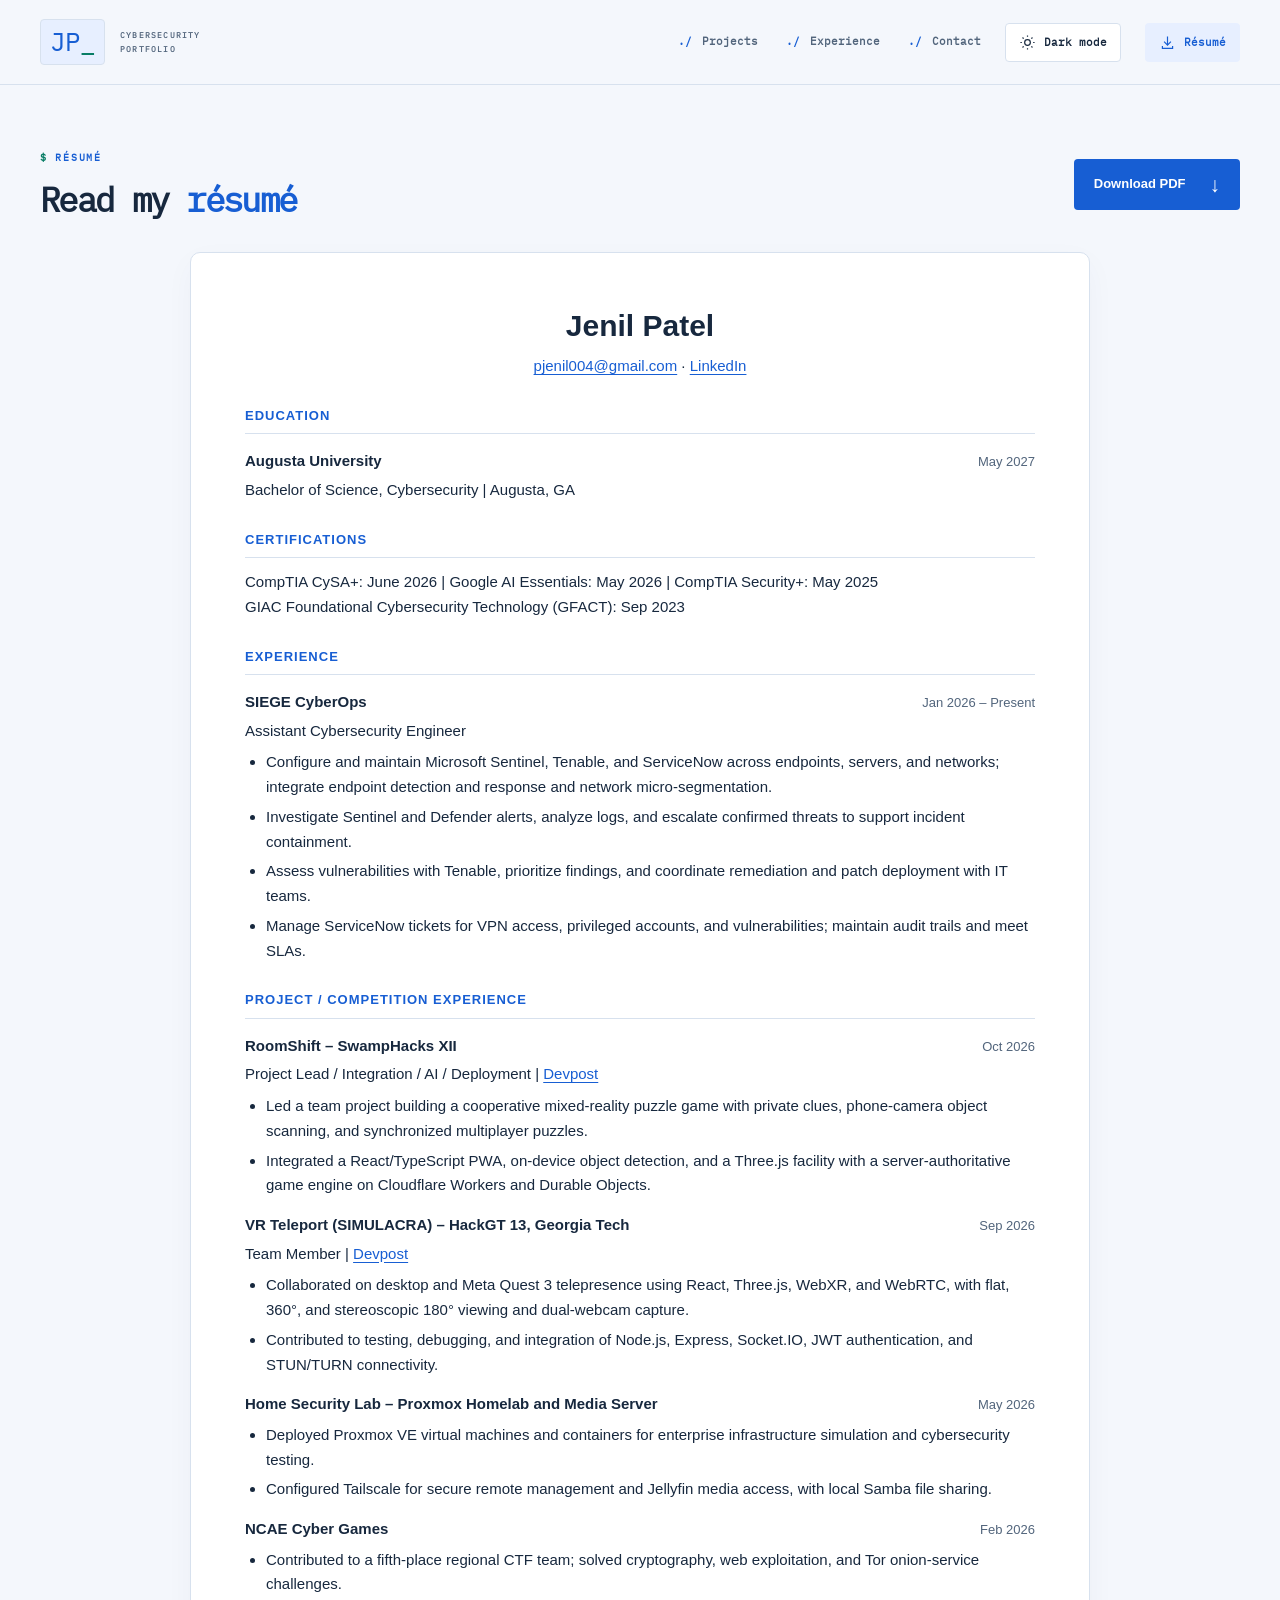
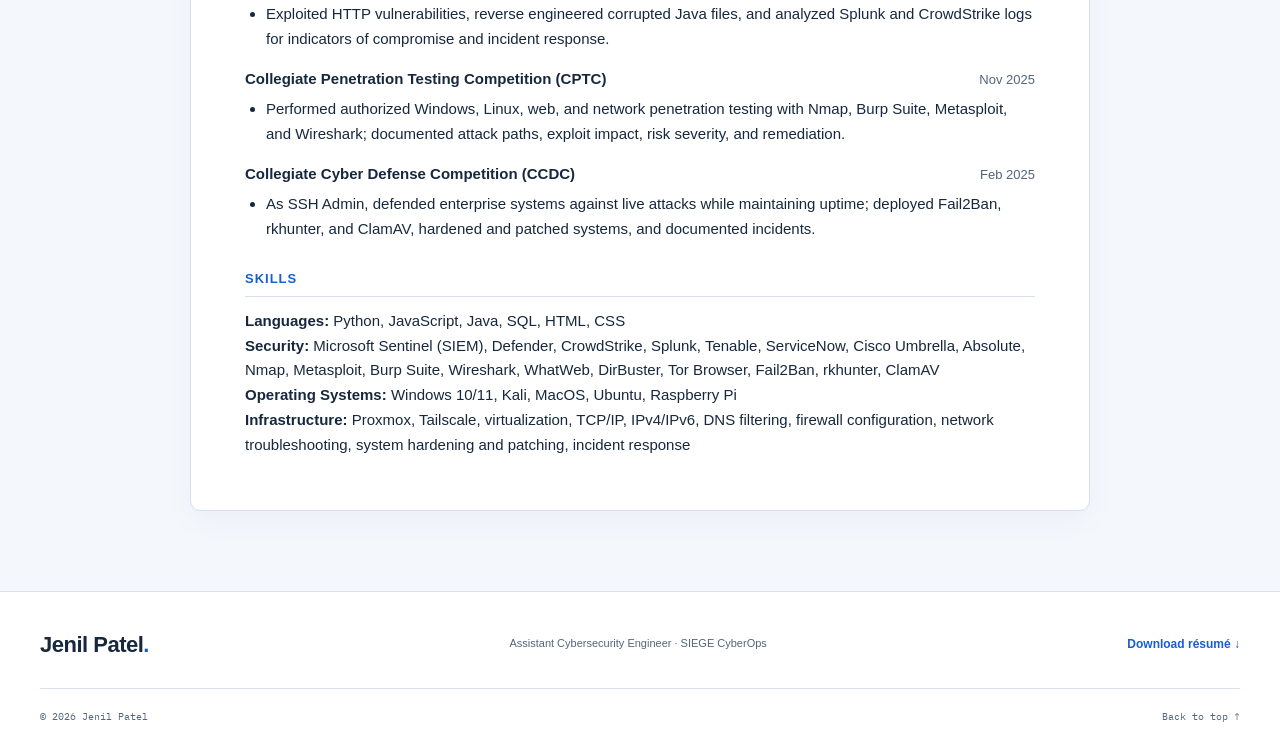
==== commit 428a3012: "Add terminal interface, working commands, and accessible scroll animations" ====
--- a/resume/index.html
+++ b/resume/index.html
@@ -10,11 +10,12 @@
   <meta property="og:type" content="website">
   <title>Résumé | Jenil Patel</title>
   <link rel="icon" href="/favicon.svg" type="image/svg+xml">
-  <link rel="stylesheet" href="/styles.css">
+  <link rel="stylesheet" href="/styles.css?v=terminal-1">
     <script src="/theme.js"></script>
+  <script src="/terminal-effects.js?v=1" defer></script>
 </head>
 <body class="resume-page">
-<div class="ambient-grid" aria-hidden="true"></div>
+<div class="ambient-grid" aria-hidden="true"></div><div class="scroll-progress" aria-hidden="true"></div>
 <a class="skip" href="#main">Skip to content</a>
 <header class="header"><div class="shell nav-inner">
   <a class="identity" href="/#home" aria-label="Jenil Patel, home"><span class="monogram">JP<span>_</span></span><span class="identity-label">CYBERSECURITY<br>PORTFOLIO</span></a>
--- a/styles.css
+++ b/styles.css
@@ -16,3 +16,30 @@
 @media(max-width:800px){.hero-grid{grid-template-columns:1fr;padding-top:45px;gap:38px}.hero-copy{max-width:600px}.terminal-wrap{max-width:600px;width:100%}.hero h1{font-size:80px}.terminal-content{min-height:0;padding-block:12px}.profile-data>div{grid-template-columns:120px 1fr}.credentials{grid-template-columns:repeat(2,minmax(0,1fr))}.credential:nth-child(2){border-right:0}.credential:nth-child(-n+2){border-bottom:1px solid var(--line)}.credential{padding:22px}.credential:last-child strong{font-size:11px}.experience-grid{grid-template-columns:1fr}.section-heading h2{font-size:33px}.project-body{padding:24px}.project h3{font-size:23px}.theme-toggle span{display:none}.theme-toggle{width:39px;height:39px;padding:0}.nav-inner{gap:14px}}
 @media(max-width:600px){.shell{width:calc(100% - 36px)}.nav-inner{min-height:74px;gap:10px}nav{gap:14px}nav a{font-size:11px}nav a[href$='#contact']{display:none}.monogram{font-size:22px;padding:1px 7px}.brief-link{font-size:11px;padding:10px}.brief-link svg{display:none}.theme-toggle{width:35px;height:37px}.hero h1{font-size:70px;letter-spacing:-3px}.hero .eyebrow{font-size:9px;letter-spacing:1.3px}.hero-role{font-size:15px}.hero-description{font-size:15px}.hero-actions{gap:22px}.primary-button{font-size:12px;padding:14px 17px;gap:20px}.secondary-link{font-size:12px}.terminal-caption{font-size:7px}.profile-data>div{grid-template-columns:90px 1fr}.credential{padding:18px 12px;gap:9px}.credential strong{font-size:11px}.credential:last-child strong{font-size:10px}.credential>svg{width:21px}.work-section{padding:50px 0}.project-grid{grid-template-columns:1fr}.project-visual{padding:17px 24px}.visual-top{font-size:9px}.section-heading{display:block}.section-heading h2,.resume-page .section-heading h1{font-size:32px}.education{max-width:none;margin-top:25px}.about-section{padding-top:50px}.soc-experience,.skills{padding:25px}.contact-strip{font-size:13px;gap:20px}.contact-strip a:first-child{flex-basis:100%}.footer-inner{flex-wrap:wrap}.footer-inner>p{order:3;flex-basis:100%;margin:0}.footer-inner>a:last-child{margin-left:auto}.resume-section{padding:45px 0}.resume-section .section-heading{align-items:flex-start;flex-direction:column}.resume-paper{padding:26px 20px;font-size:14px}.resume-entry{display:block}.resume-entry>span{display:block;margin-top:3px}.resume-contact{overflow-wrap:anywhere}.dialog-content{padding:45px 25px 25px}}
 @media(prefers-reduced-motion:reduce){html{scroll-behavior:auto}*,*::before,*::after{animation:none!important;transition:none!important}}
+
+/* Terminal interface and scroll motion */
+@font-face{font-family:'Portfolio Mono';src:url('/fonts/plex-mono-regular.ttf') format('truetype');font-weight:400;font-style:normal;font-display:swap}
+:root{--code:'Portfolio Mono','SFMono-Regular',Consolas,monospace}
+body{background-image:radial-gradient(var(--line) .65px,transparent .65px);background-size:24px 24px}
+.header,footer,.work-section,.about-section{background-image:none}
+.monogram,.identity-label,nav,.brief-link,.theme-toggle,.eyebrow,.hero-command,.hero h1,.hero-role,.terminal-wrap,.cert-count,.project-category,.project-link,.visual-top,.tags,.date-tag,.organization,.footer-bottom{font-family:var(--code)}
+.monogram{border-radius:4px;font-weight:400}.monogram>span{display:inline;color:var(--green)}
+.header{border-bottom-color:var(--line)}.scroll-progress{position:fixed;top:0;left:0;z-index:50;width:100%;height:3px;background:var(--accent);transform:scaleX(0);transform-origin:left;pointer-events:none}
+nav a{font-size:11px}nav a::before{content:'./';color:var(--accent);margin-right:3px}.brief-link,.theme-toggle{font-size:11px;border-radius:4px}
+.hero-grid{gap:55px;padding-top:64px}.hero-command{margin-top:24px;font-size:12px;color:var(--muted);height:24px;display:flex;align-items:center;white-space:pre}.hero-command>span:first-child{color:var(--green)}.hero-command [data-type-command]{color:var(--text)}
+.typing-cursor{display:inline-block;width:7px;height:15px;background:var(--accent);margin-left:6px;animation:cursor-pulse 1.15s steps(1,end) infinite}
+@keyframes cursor-pulse{0%,48%{opacity:1}49%,100%{opacity:0}}
+.hero h1{font-size:clamp(58px,6vw,82px);letter-spacing:-4px;margin-top:15px;font-weight:700}.hero-role{font-size:14px;line-height:1.7}.hero-role>span{display:inline;color:var(--accent)}.hero-description{font-size:15px}
+.primary-button{border-radius:4px}.hero-note{font-family:var(--code);font-size:10px}
+.terminal-label{font-size:10px;color:var(--muted)}.terminal{border:1px solid var(--line);border-radius:8px;box-shadow:var(--shadow)}.terminal-chrome{height:43px;font-size:11px;padding:0 17px;gap:13px}.terminal-chrome>svg{width:17px;height:17px}.window-dots{display:flex;gap:5px}.window-dots i{width:7px;height:7px;border-radius:50%;background:var(--muted);opacity:.65}.window-dots i:first-child{background:#dc6f65}.window-dots i:nth-child(2){background:#d5ad5c}.window-dots i:nth-child(3){background:#50ad89}
+.terminal-tabs{padding:0 10px}.terminal-tabs button{font-family:var(--code);font-size:10px;padding:12px 8px}.terminal-content{padding:14px 20px;min-height:355px}.terminal-command{display:block;color:var(--muted);font-size:10px;margin-bottom:15px}.terminal-command>span{color:var(--green);margin-right:8px}.json-brace{display:block;color:var(--accent);font-size:12px}.profile-data{font-size:11px;margin:6px 0 6px 8px}.profile-data>div{padding:6px 0;border:0;grid-template-columns:102px 1fr;gap:9px}.profile-data dt{text-transform:none;color:var(--accent)}.profile-data dt::before,.profile-data dt::after{content:'"';color:var(--muted)}.profile-data dd{color:var(--green)}.profile-data dd::before{content:': ';color:var(--muted)}.terminal-stack{font-size:11px}
+.terminal-console{border-top:1px solid var(--line);padding:14px 19px;background:var(--soft)}.command-output{font-family:var(--code);font-size:10px;color:var(--muted);min-height:30px;margin:0 0 8px;line-height:1.7}.command-form{display:flex;align-items:center;gap:10px}.command-form label{color:var(--green);font-size:20px;line-height:1}.command-form input{width:100%;min-width:0;border:0;background:transparent;color:var(--text);font:12px var(--code);padding:8px 3px;border-radius:2px}.command-form input::placeholder{color:var(--muted)}.command-form button{border:1px solid var(--line);border-radius:4px;background:var(--panel);color:var(--accent);font-size:18px;width:33px;flex-shrink:0;line-height:1.5}.terminal-caption{font-size:7px}
+.section-heading .eyebrow::before{content:'$ ';color:var(--green)}.section-heading h2,.resume-page .section-heading h1{font-family:var(--code);font-size:34px;letter-spacing:-1.7px}.project{border-radius:6px;transition:transform .3s,border-color .3s,box-shadow .3s}.project:hover{transform:translateY(-5px);box-shadow:var(--shadow)}.project-visual{padding:13px 23px;background:var(--soft)}.visual-top{font-size:9px;letter-spacing:.4px}.visual-top::before{content:'>_';color:var(--green);margin-right:4px}.visual-top>span:first-child{margin-right:auto}.project h3{font-family:var(--code);font-size:23px;letter-spacing:-.7px}.project-category{font-size:9px}.project-link{font-size:11px}.tags>span{font-size:10px}.tech-panel,.credentials{border-radius:6px}.skill-group h3::before{content:'~/';color:var(--accent);font-family:var(--code);margin-right:5px}.contact-strip{font-family:var(--code);font-size:12px}.resume-paper{background:var(--panel)}
+.scroll-reveal{opacity:0;transform:translateY(30px);transition:opacity .65s ease var(--reveal-delay,0ms),transform .65s cubic-bezier(.2,.7,.2,1) var(--reveal-delay,0ms)}
+.scroll-reveal.is-visible,.scroll-reveal:focus-within{opacity:1;transform:translateY(0)}
+.project.scroll-reveal.is-visible:hover{transform:translateY(-5px)}
+.sr-only{position:absolute;width:1px;height:1px;padding:0;margin:-1px;overflow:hidden;clip:rect(0,0,0,0);white-space:nowrap;border:0}
+@media(max-width:1050px){.hero-grid{gap:30px}.hero-role{font-size:12px}.profile-data{font-size:10px}.profile-data>div{grid-template-columns:92px 1fr;gap:6px}.terminal-content{padding-inline:16px}}
+@media(max-width:800px){.hero-grid{gap:38px}.hero-role{font-size:14px}.profile-data{font-size:12px}.profile-data>div{grid-template-columns:120px 1fr}.terminal-content{min-height:0}.terminal-caption{font-size:8px}.section-heading h2{font-size:30px}}
+@media(max-width:600px){nav a{font-size:10px}nav a::before{display:none}.hero-grid{padding-top:40px}.hero h1{font-size:63px;letter-spacing:-3px}.hero-role{font-size:12px}.hero-command{font-size:10px}.hero-note{font-size:9px}.profile-data{font-size:10px}.profile-data>div{grid-template-columns:95px 1fr;gap:5px}.terminal-tabs button{font-size:9px}.terminal-caption{font-size:6px}.section-heading h2,.resume-page .section-heading h1{font-size:28px;letter-spacing:-1px}.project h3{font-size:22px}.visual-top{font-size:8px}.contact-strip{font-size:11px}.brief-link{font-size:10px}.resume-paper{padding:26px 20px}}
+@media(prefers-reduced-motion:reduce){.typing-cursor{animation:none}.scroll-reveal{opacity:1;transform:none;transition:none}.project:hover,.project.scroll-reveal.is-visible:hover{transform:none}}
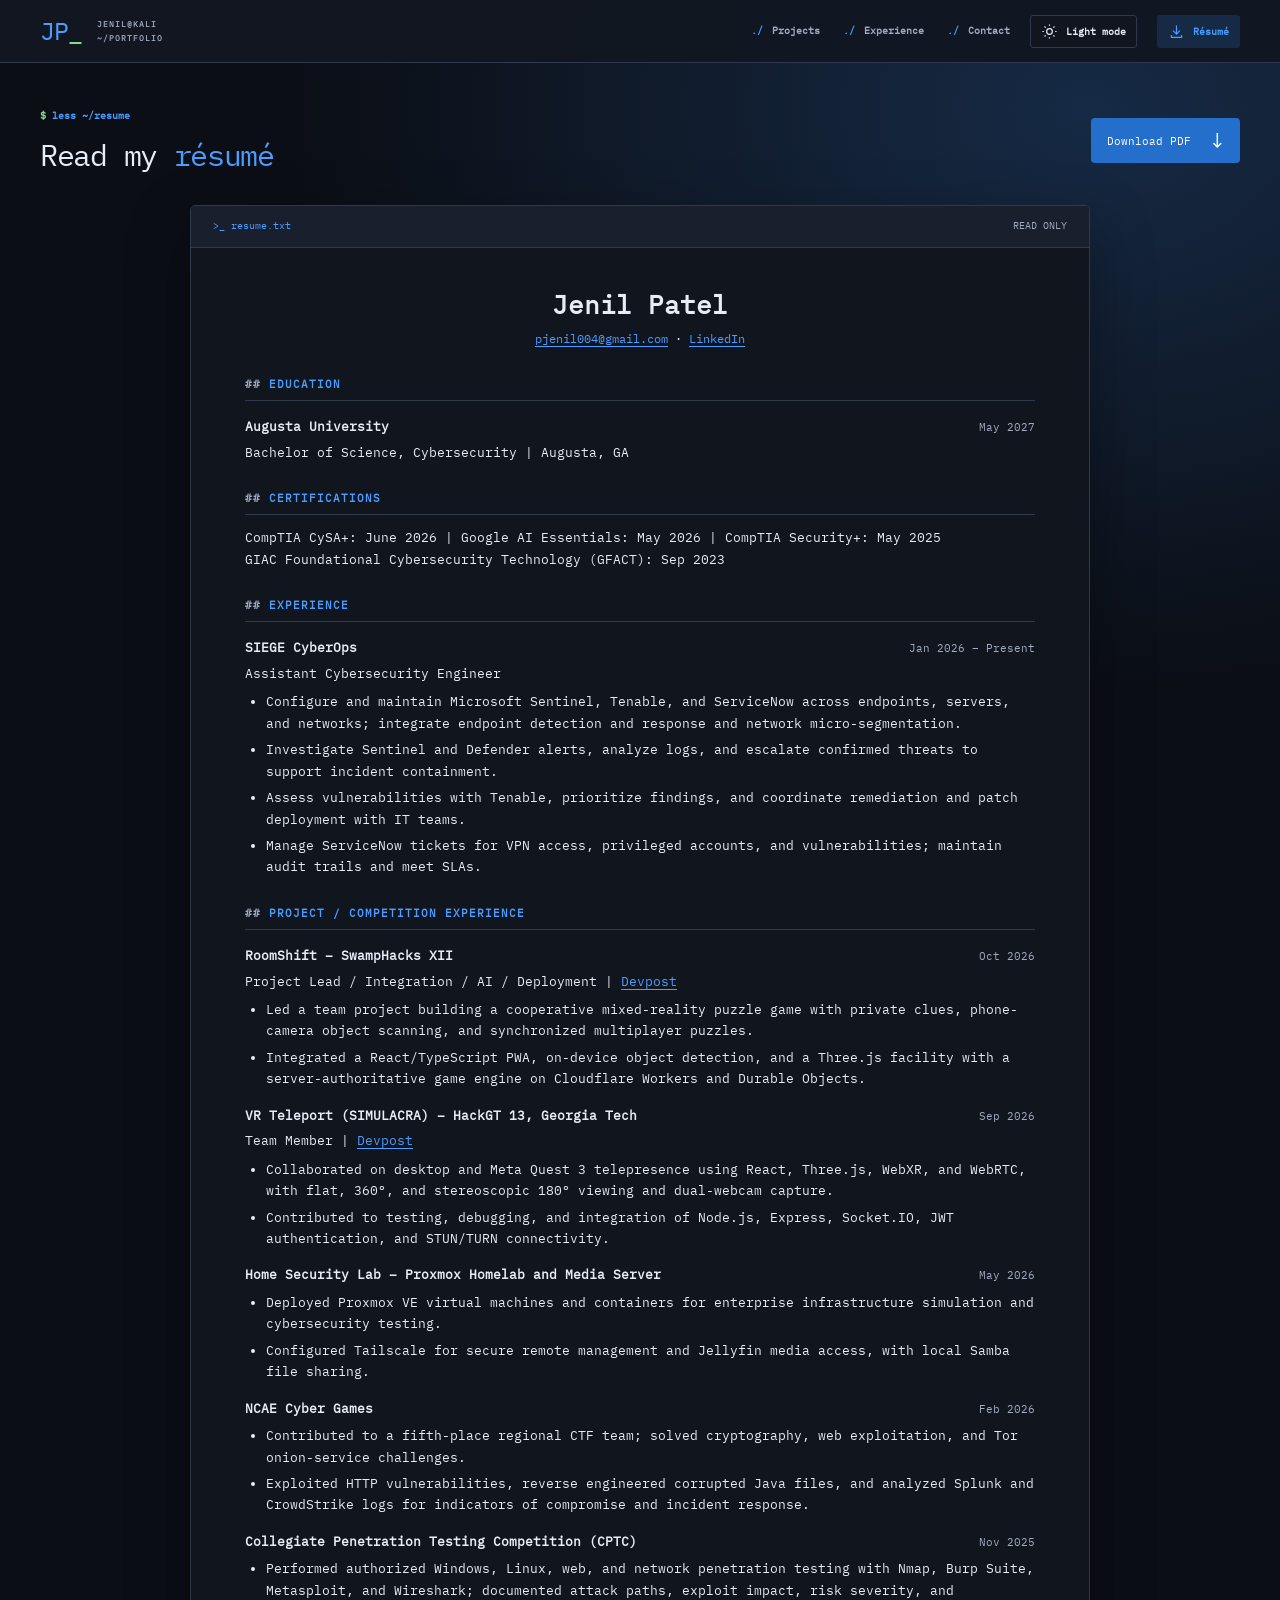
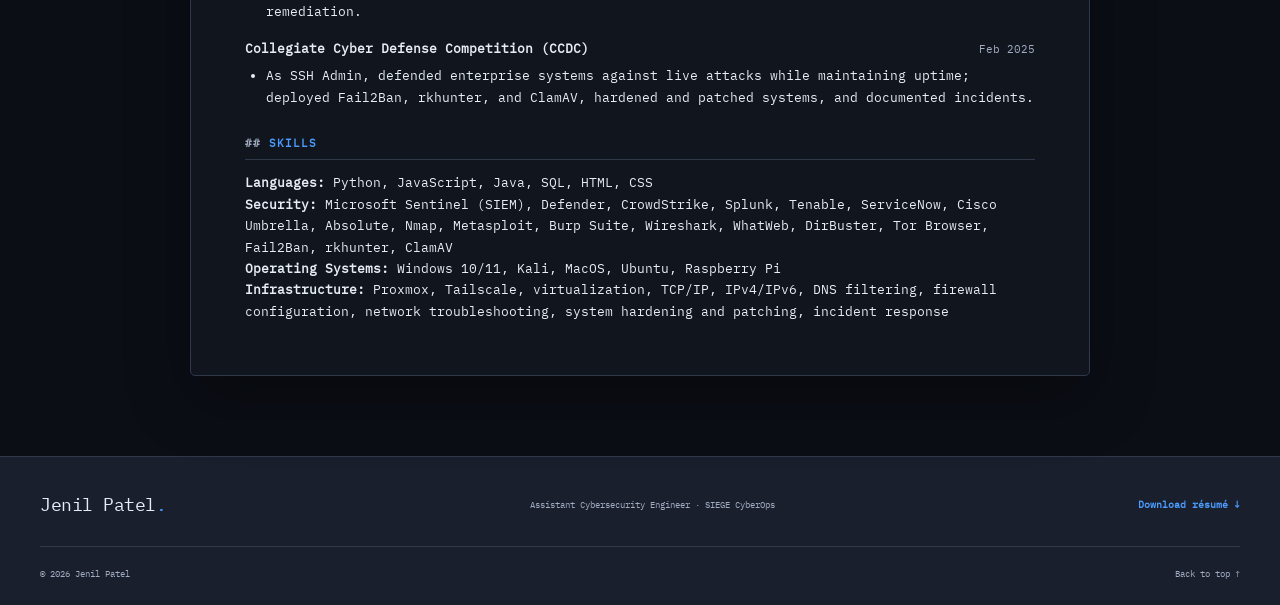
==== commit 0eabf307: "Create Kali-inspired terminal layout with command history and completion" ====
--- a/resume/index.html
+++ b/resume/index.html
@@ -1,29 +1,29 @@
 <!doctype html>
-<html lang="en">
+<html lang="en" data-theme="dark">
 <head>
   <meta charset="UTF-8">
   <meta name="viewport" content="width=device-width, initial-scale=1">
-  <meta name="theme-color" content="#f7f7f2">
+  <meta name="theme-color" content="#0b0e15">
   <meta name="description" content="Read Jenil Patel’s résumé: cybersecurity experience, certifications, technical skills, and hackathon projects.">
   <meta property="og:title" content="Résumé | Jenil Patel">
   <meta property="og:description" content="Assistant Cybersecurity Engineer at SIEGE CyberOps. Proxmox homelab, NCAE Cyber Games, CPTC, and CCDC experience.">
   <meta property="og:type" content="website">
   <title>Résumé | Jenil Patel</title>
   <link rel="icon" href="/favicon.svg" type="image/svg+xml">
-  <link rel="stylesheet" href="/styles.css?v=terminal-1">
-    <script src="/theme.js"></script>
-  <script src="/terminal-effects.js?v=1" defer></script>
+  <link rel="stylesheet" href="/styles.css?v=kali-shell-1">
+    <script src="/theme.js?v=kali-1"></script>
+  <script src="/terminal-effects.js?v=kali-1" defer></script>
 </head>
 <body class="resume-page">
 <div class="ambient-grid" aria-hidden="true"></div><div class="scroll-progress" aria-hidden="true"></div>
 <a class="skip" href="#main">Skip to content</a>
 <header class="header"><div class="shell nav-inner">
-  <a class="identity" href="/#home" aria-label="Jenil Patel, home"><span class="monogram">JP<span>_</span></span><span class="identity-label">CYBERSECURITY<br>PORTFOLIO</span></a>
+  <a class="identity" href="/#home" aria-label="Jenil Patel, home"><span class="monogram">JP<span>_</span></span><span class="identity-label">JENIL@KALI<br>~/PORTFOLIO</span></a>
   <nav aria-label="Main navigation"><a href="/#work"><span>01</span> Projects</a><a href="/#about"><span>02</span> Experience</a><a href="/#contact"><span>03</span> Contact</a></nav>
   <button class="theme-toggle" type="button" data-theme-toggle aria-label="Switch to dark mode" aria-pressed="false"><svg viewBox="0 0 24 24" fill="none" stroke="currentColor" stroke-width="1.7" aria-hidden="true"><circle cx="12" cy="12" r="4"/><path d="M12 2v2m0 16v2M2 12h2m16 0h2M5 5l1.5 1.5m11 11L19 19M5 19l1.5-1.5m11-11L19 5"/></svg><span>Dark mode</span></button>
   <a class="brief-link" href="/resume" aria-current="page"><svg viewBox="0 0 20 20" fill="none" aria-hidden="true"><path d="M10 3v10m-4-4 4 4 4-4M4 14v3h12v-3" stroke="currentColor" stroke-width="1.4"/></svg><span>Résumé</span></a>
 </div></header>
-<main id="main"><section id="resume" class="resume-section" aria-labelledby="resume-title"><div class="shell"><div class="section-heading"><div><p class="eyebrow"><span class="section-index">03</span>RÉSUMÉ</p><h1 id="resume-title">Read my <em>résumé</em><span class="heading-dot">.</span></h1></div><a class="primary-button" href="/Jenil-Patel-Resume.pdf" download>Download PDF <span aria-hidden="true">↓</span></a></div><div class="resume-paper"><h3>Jenil Patel</h3><p class="resume-contact"><a href="mailto:pjenil004@gmail.com">pjenil004@gmail.com</a> · <a href="https://www.linkedin.com/in/jeni1-patel/">LinkedIn</a></p><h4>EDUCATION</h4><div class="resume-entry"><h5>Augusta University</h5><span>May 2027</span></div><p>Bachelor of Science, Cybersecurity | Augusta, GA</p><h4>CERTIFICATIONS</h4><p>CompTIA CySA+: June 2026 | Google AI Essentials: May 2026 | CompTIA Security+: May 2025<br/>GIAC Foundational Cybersecurity Technology (GFACT): Sep 2023</p><h4>EXPERIENCE</h4><div class="resume-entry"><h5>SIEGE CyberOps</h5><span>Jan 2026 – Present</span></div><p>Assistant Cybersecurity Engineer</p><ul><li>Configure and maintain Microsoft Sentinel, Tenable, and ServiceNow across endpoints, servers, and networks; integrate endpoint detection and response and network micro-segmentation.</li><li>Investigate Sentinel and Defender alerts, analyze logs, and escalate confirmed threats to support incident containment.</li><li>Assess vulnerabilities with Tenable, prioritize findings, and coordinate remediation and patch deployment with IT teams.</li><li>Manage ServiceNow tickets for VPN access, privileged accounts, and vulnerabilities; maintain audit trails and meet SLAs.</li></ul><h4>PROJECT / COMPETITION EXPERIENCE</h4><div class="resume-entry"><h5>RoomShift – SwampHacks XII</h5><span>Oct 2026</span></div><p>Project Lead / Integration / AI / Deployment | <a href="https://devpost.com/software/roomshift-0bgn94">Devpost</a></p><ul><li>Led a team project building a cooperative mixed-reality puzzle game with private clues, phone-camera object scanning, and synchronized multiplayer puzzles.</li><li>Integrated a React/TypeScript PWA, on-device object detection, and a Three.js facility with a server-authoritative game engine on Cloudflare Workers and Durable Objects.</li></ul><div class="resume-entry"><h5>VR Teleport (SIMULACRA) – HackGT 13, Georgia Tech</h5><span>Sep 2026</span></div><p>Team Member | <a href="https://devpost.com/software/vr-teleport">Devpost</a></p><ul><li>Collaborated on desktop and Meta Quest 3 telepresence using React, Three.js, WebXR, and WebRTC, with flat, 360°, and stereoscopic 180° viewing and dual-webcam capture.</li><li>Contributed to testing, debugging, and integration of Node.js, Express, Socket.IO, JWT authentication, and STUN/TURN connectivity.</li></ul><div class="resume-entry"><h5>Home Security Lab – Proxmox Homelab and Media Server</h5><span>May 2026</span></div><ul><li>Deployed Proxmox VE virtual machines and containers for enterprise infrastructure simulation and cybersecurity testing.</li><li>Configured Tailscale for secure remote management and Jellyfin media access, with local Samba file sharing.</li></ul><div class="resume-entry"><h5>NCAE Cyber Games</h5><span>Feb 2026</span></div><ul><li>Contributed to a fifth-place regional CTF team; solved cryptography, web exploitation, and Tor onion-service challenges.</li><li>Exploited HTTP vulnerabilities, reverse engineered corrupted Java files, and analyzed Splunk and CrowdStrike logs for indicators of compromise and incident response.</li></ul><div class="resume-entry"><h5>Collegiate Penetration Testing Competition (CPTC)</h5><span>Nov 2025</span></div><ul><li>Performed authorized Windows, Linux, web, and network penetration testing with Nmap, Burp Suite, Metasploit, and Wireshark; documented attack paths, exploit impact, risk severity, and remediation.</li></ul><div class="resume-entry"><h5>Collegiate Cyber Defense Competition (CCDC)</h5><span>Feb 2025</span></div><ul><li>As SSH Admin, defended enterprise systems against live attacks while maintaining uptime; deployed Fail2Ban, rkhunter, and ClamAV, hardened and patched systems, and documented incidents.</li></ul><h4>SKILLS</h4><p><b>Languages:</b> Python, JavaScript, Java, SQL, HTML, CSS<br/><b>Security:</b> Microsoft Sentinel (SIEM), Defender, CrowdStrike, Splunk, Tenable, ServiceNow, Cisco Umbrella, Absolute, Nmap, Metasploit, Burp Suite, Wireshark, WhatWeb, DirBuster, Tor Browser, Fail2Ban, rkhunter, ClamAV<br/><b>Operating Systems:</b> Windows 10/11, Kali, MacOS, Ubuntu, Raspberry Pi<br/><b>Infrastructure:</b> Proxmox, Tailscale, virtualization, TCP/IP, IPv4/IPv6, DNS filtering, firewall configuration, network troubleshooting, system hardening and patching, incident response</p></div></div></section></main>
+<main id="main"><section id="resume" class="resume-section" aria-labelledby="resume-title"><div class="shell"><div class="section-heading"><div><p class="eyebrow"><span class="section-index">03</span>less ~/resume</p><h1 id="resume-title">Read my <em>résumé</em><span class="heading-dot">.</span></h1></div><a class="primary-button" href="/Jenil-Patel-Resume.pdf" download>Download PDF <span aria-hidden="true">↓</span></a></div><div class="resume-paper"><div class="resume-windowbar" aria-hidden="true"><span>&gt;_ resume.txt</span><span>READ ONLY</span></div><h3>Jenil Patel</h3><p class="resume-contact"><a href="mailto:pjenil004@gmail.com">pjenil004@gmail.com</a> · <a href="https://www.linkedin.com/in/jeni1-patel/">LinkedIn</a></p><h4>EDUCATION</h4><div class="resume-entry"><h5>Augusta University</h5><span>May 2027</span></div><p>Bachelor of Science, Cybersecurity | Augusta, GA</p><h4>CERTIFICATIONS</h4><p>CompTIA CySA+: June 2026 | Google AI Essentials: May 2026 | CompTIA Security+: May 2025<br/>GIAC Foundational Cybersecurity Technology (GFACT): Sep 2023</p><h4>EXPERIENCE</h4><div class="resume-entry"><h5>SIEGE CyberOps</h5><span>Jan 2026 – Present</span></div><p>Assistant Cybersecurity Engineer</p><ul><li>Configure and maintain Microsoft Sentinel, Tenable, and ServiceNow across endpoints, servers, and networks; integrate endpoint detection and response and network micro-segmentation.</li><li>Investigate Sentinel and Defender alerts, analyze logs, and escalate confirmed threats to support incident containment.</li><li>Assess vulnerabilities with Tenable, prioritize findings, and coordinate remediation and patch deployment with IT teams.</li><li>Manage ServiceNow tickets for VPN access, privileged accounts, and vulnerabilities; maintain audit trails and meet SLAs.</li></ul><h4>PROJECT / COMPETITION EXPERIENCE</h4><div class="resume-entry"><h5>RoomShift – SwampHacks XII</h5><span>Oct 2026</span></div><p>Project Lead / Integration / AI / Deployment | <a href="https://devpost.com/software/roomshift-0bgn94">Devpost</a></p><ul><li>Led a team project building a cooperative mixed-reality puzzle game with private clues, phone-camera object scanning, and synchronized multiplayer puzzles.</li><li>Integrated a React/TypeScript PWA, on-device object detection, and a Three.js facility with a server-authoritative game engine on Cloudflare Workers and Durable Objects.</li></ul><div class="resume-entry"><h5>VR Teleport (SIMULACRA) – HackGT 13, Georgia Tech</h5><span>Sep 2026</span></div><p>Team Member | <a href="https://devpost.com/software/vr-teleport">Devpost</a></p><ul><li>Collaborated on desktop and Meta Quest 3 telepresence using React, Three.js, WebXR, and WebRTC, with flat, 360°, and stereoscopic 180° viewing and dual-webcam capture.</li><li>Contributed to testing, debugging, and integration of Node.js, Express, Socket.IO, JWT authentication, and STUN/TURN connectivity.</li></ul><div class="resume-entry"><h5>Home Security Lab – Proxmox Homelab and Media Server</h5><span>May 2026</span></div><ul><li>Deployed Proxmox VE virtual machines and containers for enterprise infrastructure simulation and cybersecurity testing.</li><li>Configured Tailscale for secure remote management and Jellyfin media access, with local Samba file sharing.</li></ul><div class="resume-entry"><h5>NCAE Cyber Games</h5><span>Feb 2026</span></div><ul><li>Contributed to a fifth-place regional CTF team; solved cryptography, web exploitation, and Tor onion-service challenges.</li><li>Exploited HTTP vulnerabilities, reverse engineered corrupted Java files, and analyzed Splunk and CrowdStrike logs for indicators of compromise and incident response.</li></ul><div class="resume-entry"><h5>Collegiate Penetration Testing Competition (CPTC)</h5><span>Nov 2025</span></div><ul><li>Performed authorized Windows, Linux, web, and network penetration testing with Nmap, Burp Suite, Metasploit, and Wireshark; documented attack paths, exploit impact, risk severity, and remediation.</li></ul><div class="resume-entry"><h5>Collegiate Cyber Defense Competition (CCDC)</h5><span>Feb 2025</span></div><ul><li>As SSH Admin, defended enterprise systems against live attacks while maintaining uptime; deployed Fail2Ban, rkhunter, and ClamAV, hardened and patched systems, and documented incidents.</li></ul><h4>SKILLS</h4><p><b>Languages:</b> Python, JavaScript, Java, SQL, HTML, CSS<br/><b>Security:</b> Microsoft Sentinel (SIEM), Defender, CrowdStrike, Splunk, Tenable, ServiceNow, Cisco Umbrella, Absolute, Nmap, Metasploit, Burp Suite, Wireshark, WhatWeb, DirBuster, Tor Browser, Fail2Ban, rkhunter, ClamAV<br/><b>Operating Systems:</b> Windows 10/11, Kali, MacOS, Ubuntu, Raspberry Pi<br/><b>Infrastructure:</b> Proxmox, Tailscale, virtualization, TCP/IP, IPv4/IPv6, DNS filtering, firewall configuration, network troubleshooting, system hardening and patching, incident response</p></div></div></section></main>
 <footer><div class="shell footer-inner"><a href="/#home" class="footer-name">Jenil Patel<span>.</span></a><p>Assistant Cybersecurity Engineer · SIEGE CyberOps</p><a href="/Jenil-Patel-Resume.pdf" download>Download résumé <span aria-hidden="true">↓</span></a></div><div class="shell footer-bottom"><span>© 2026 Jenil Patel</span><a href="/#home">Back to top ↑</a></div></footer>
 <!-- Cloudflare Web Analytics -->
 <script type="module" src="https://static.cloudflareinsights.com/beacon.min.js" data-cf-beacon='{"token": "eb504ef2a887415ca634a915cc1876cf"}'></script>
--- a/styles.css
+++ b/styles.css
@@ -43,3 +43,19 @@
 @media(max-width:800px){.hero-grid{gap:38px}.hero-role{font-size:14px}.profile-data{font-size:12px}.profile-data>div{grid-template-columns:120px 1fr}.terminal-content{min-height:0}.terminal-caption{font-size:8px}.section-heading h2{font-size:30px}}
 @media(max-width:600px){nav a{font-size:10px}nav a::before{display:none}.hero-grid{padding-top:40px}.hero h1{font-size:63px;letter-spacing:-3px}.hero-role{font-size:12px}.hero-command{font-size:10px}.hero-note{font-size:9px}.profile-data{font-size:10px}.profile-data>div{grid-template-columns:95px 1fr;gap:5px}.terminal-tabs button{font-size:9px}.terminal-caption{font-size:6px}.section-heading h2,.resume-page .section-heading h1{font-size:28px;letter-spacing:-1px}.project h3{font-size:22px}.visual-top{font-size:8px}.contact-strip{font-size:11px}.brief-link{font-size:10px}.resume-paper{padding:26px 20px}}
 @media(prefers-reduced-motion:reduce){.typing-cursor{animation:none}.scroll-reveal{opacity:1;transform:none;transition:none}.project:hover,.project.scroll-reveal.is-visible:hover{transform:none}}
+
+/* Kali-inspired desktop and shell */
+:root{--bg:#e9edf4;--panel:#fdfdff;--soft:#e1e7f0;--text:#162335;--muted:#4c6078;--line:#becbda;--accent:#1762c7;--accent-soft:#d9e8ff;--green:#08744c;--header:#dce3edf7;--shadow:0 18px 50px #17315316;--body:var(--code)}
+:root[data-theme=dark]{--bg:#0b0e15;--panel:#11151e;--soft:#191f2c;--text:#e6edf7;--muted:#a1acc1;--line:#30394b;--accent:#4b9dff;--accent-soft:#162a45;--green:#84d98f;--header:#121722f5;--shadow:0 22px 65px #0005}
+body{background-image:radial-gradient(ellipse at 85% 12%,var(--accent-soft),transparent 52%);background-size:auto;background-attachment:fixed;font-family:var(--code)}
+.header{border-bottom:1px solid var(--line)}.nav-inner{min-height:62px;gap:20px}.monogram{background:transparent;border:0;font-size:25px;padding:0;color:var(--accent)}.identity-label{font-size:8px;letter-spacing:1px}.brief-link,.theme-toggle{padding:7px 10px;font-size:10px;border-radius:3px}nav a{font-size:10px}nav{gap:23px}
+.hero{padding-top:38px;padding-bottom:42px}.kali-window{background:var(--panel);border:1px solid var(--line);box-shadow:var(--shadow);border-radius:8px;overflow:hidden;margin-bottom:40px}.kali-windowbar{display:flex;align-items:center;gap:12px;padding:10px 18px;background:var(--soft);border-bottom:1px solid var(--line);font:11px var(--code);color:var(--muted)}.window-icon{font-size:13px;font-weight:bold;color:var(--accent)}.window-actions{margin-left:auto;color:var(--muted);font-size:14px;letter-spacing:3px}
+.hero-grid{padding:34px;gap:36px;grid-template-columns:.9fr 1.1fr;align-items:center}.hero-copy{padding:10px 0 10px 2px}.hero .eyebrow{font-size:9px;letter-spacing:1.2px;color:var(--muted)}.hero-command{margin-top:0;height:28px;font-size:12px;position:relative;padding-left:21px}.hero-command::before,.command-form::before{content:'';position:absolute;left:1px;top:-8px;width:12px;height:21px;border-left:1px solid var(--accent);border-bottom:1px solid var(--accent);border-bottom-left-radius:3px}.hero-command>span:first-child{color:var(--accent)}.kali-prompt{font-size:11px;color:var(--accent);position:relative;padding-left:21px;margin:24px 0 2px;line-height:1.7;overflow-wrap:anywhere}.kali-prompt::before{content:'';position:absolute;left:1px;top:10px;width:13px;height:17px;border-top:1px solid var(--accent);border-left:1px solid var(--accent);border-top-left-radius:3px}.kali-prompt b{color:var(--text);font-weight:400}.kali-prompt>span>span{color:var(--text)}
+.hero h1{font-size:clamp(58px,5.8vw,78px);line-height:1.05;letter-spacing:-4px;margin:19px 0 23px}.hero h1>span{color:var(--accent)}.hero-role{font-size:12px;font-weight:400;line-height:1.8}.hero-description{font-size:12px;line-height:1.95;max-width:470px;margin:22px 0 26px}.hero-actions{gap:22px}.primary-button{font:11px var(--code);padding:12px 16px;gap:20px;background:#246ecc}.primary-button:hover{background:#1956a5}.secondary-link{font-size:11px}.hero-note{font-size:9px;line-height:1.8}
+.terminal-label{font-size:9px;color:var(--muted);margin-bottom:10px}.terminal{background:var(--bg);border-color:var(--line);border-radius:5px;box-shadow:none}.terminal-chrome{background:var(--soft);height:33px;font-size:9px;padding-inline:14px}.window-dots{gap:5px}.window-dots i{width:6px;height:6px}.terminal-tabs{gap:4px;padding-inline:8px;background:var(--panel)}.terminal-tabs button{font-size:9px;padding:10px 11px}.terminal-tabs button[aria-selected=true]{background:var(--bg);border-bottom-color:var(--accent)}.terminal-content{min-height:305px;padding:14px 18px}.terminal-command{font-size:10px;margin-bottom:11px}.profile-data{font-size:10px;margin-left:6px}.profile-data>div{grid-template-columns:94px 1fr;gap:5px;padding:5px 0}.profile-data dt{color:var(--accent)}.profile-data dd{color:var(--green)}.terminal-stack{font-size:11px}.terminal-console{background:var(--bg);padding:12px 17px 10px}.command-output{font-size:10px;height:91px;overflow-y:auto;overflow-wrap:anywhere;white-space:pre-wrap;margin:0;scrollbar-width:thin;scrollbar-color:var(--line) transparent}.command-output p{margin:0 0 7px;line-height:1.75}.command-output .command-echo{color:var(--accent)}.terminal-console .kali-prompt{margin-top:12px;font-size:10px}.command-form{position:relative;padding-left:21px;gap:8px}.command-form label{font:12px var(--code);color:var(--accent)}.command-form input{font-size:11px;padding:6px 3px}.command-form button{font-size:15px;width:28px;background:var(--soft);border-radius:2px}.shell-hint{margin:7px 0 0;font-size:8px;color:var(--muted);text-align:right}.shell-hint span{padding:0 5px}.terminal-caption{font-size:6px;letter-spacing:.1px;margin-top:11px}
+.credentials{background:var(--panel);border-radius:4px}.cert-heading .eyebrow{font-family:var(--code);font-size:10px;color:var(--accent);text-transform:none;letter-spacing:.3px}.cert-heading .eyebrow::before{content:'$ ';color:var(--green)}.credential{padding:20px 17px}.credential strong{font-size:11px;font-weight:400}.credential span{font-size:9px}.credential:last-child strong{font-size:9px}.credential>svg{width:22px;color:var(--accent)}
+.work-section{background:var(--bg);padding:65px 0}.section-heading h2,.resume-page .section-heading h1{font-size:30px;font-weight:500;letter-spacing:-1.3px}.section-heading .eyebrow{font-size:10px;letter-spacing:0}.project-grid{gap:22px}.project{background:var(--panel);border-radius:4px}.project-visual{background:var(--soft);padding:10px 18px}.visual-top{font-size:8px;letter-spacing:.4px}.visual-top::before{content:'~/';font-size:11px;color:var(--accent)}.project-body{padding:24px}.project h3{font-size:22px;font-weight:500}.project p{font-family:var(--code);font-size:12px;line-height:1.9}.project p.project-role{font-size:10px;font-weight:400}.project-category{font-size:9px;color:var(--muted)}.tags>span,.tool-grid>span{font-family:var(--code);font-size:9px;border-radius:2px;background:var(--bg)}.project-link{font-size:11px}.about-section{background:var(--bg);padding-top:65px}.education,.soc-experience,.skills{background:var(--panel);border-radius:4px}.soc-experience h3{font-size:22px;font-weight:500}.education h3{font-size:18px;font-weight:500}.education>p:not(.eyebrow),.experience-bullets li{font-size:12px;line-height:1.9}.education>span,.organization{font-size:10px}.date-tag{border-radius:2px;font-size:9px}.skill-group h3{font-size:12px;font-weight:500}.contact-strip{font-size:11px}.footer-name{font-size:18px;font-weight:400}.footer-inner>p{font-size:9px}.footer-inner>a:last-child{font-size:10px}.footer-bottom{font-size:9px}footer{background:var(--soft)}
+.resume-paper{border-radius:5px;position:relative;overflow:hidden;font-size:13px;padding-top:0}.resume-windowbar{display:flex;align-items:center;justify-content:space-between;background:var(--soft);border-bottom:1px solid var(--line);margin:0 -54px 35px;padding:12px 22px;font-size:10px;color:var(--muted)}.resume-windowbar>span:first-child{color:var(--accent)}.resume-paper h3{font-size:26px}.resume-paper h4{font-size:11px}.resume-entry h5{font-size:13px}.resume-entry>span{font-size:11px}.resume-paper h4::before{content:'## ';color:var(--muted)}.resume-paper .resume-contact{font-size:12px}.resume-page .resume-section{padding-top:45px}.dialog-content h2{font-size:25px}.dialog-content #dialog-details li{font-size:12px}
+@media(max-width:1100px){.hero-grid{padding:25px;gap:25px}.hero h1{font-size:65px}.hero-role{font-size:11px}.hero-description{font-size:11px}.profile-data{font-size:9px}.profile-data>div{grid-template-columns:85px 1fr}.terminal-content{padding-inline:14px}.hero-actions{gap:15px}.primary-button{font-size:10px;gap:15px}.secondary-link{font-size:10px}.hero-note{font-size:8px}}
+@media(max-width:900px){.hero-grid{grid-template-columns:1fr;gap:30px}.hero-copy{max-width:650px}.terminal-wrap{max-width:none}.hero h1{font-size:76px}.hero-description{max-width:650px;font-size:13px}.hero-role{font-size:13px}.hero-note{font-size:10px}.terminal-content{min-height:0;padding:18px 22px}.profile-data{font-size:12px}.profile-data>div{grid-template-columns:130px 1fr;padding:6px 0}.terminal-tabs button{font-size:11px}.terminal-chrome{height:37px;font-size:10px}.terminal-console{padding:16px 22px}.command-output{font-size:11px}.terminal-console .kali-prompt{font-size:11px}.command-form input{font-size:12px}.terminal-caption{font-size:8px}.hero .eyebrow{font-size:10px}.primary-button{font-size:11px}.secondary-link{font-size:11px}.hero-actions{gap:25px}.shell-hint{font-size:9px}.credential{padding:20px 16px}.credential strong{font-size:11px}}
+@media(max-width:600px){.nav-inner{min-height:59px;gap:9px}nav{gap:12px}.identity-label{display:none}.monogram{font-size:22px}.theme-toggle{width:31px;height:31px}.brief-link{padding:7px 8px;font-size:9px}.hero{padding-top:20px;padding-bottom:28px}.kali-window{width:calc(100% - 24px);margin-bottom:28px}.kali-windowbar{padding:9px 12px;font-size:9px;gap:8px}.window-actions{font-size:11px;letter-spacing:0}.hero-grid{padding:20px 15px;gap:26px}.hero h1{font-size:60px;letter-spacing:-3px}.hero-role{font-size:11px}.hero-description{font-size:12px}.hero-note{font-size:8px}.hero .eyebrow{font-size:8px;letter-spacing:1px}.kali-prompt{font-size:10px}.hero-command{font-size:11px}.profile-data{font-size:10px}.profile-data>div{grid-template-columns:91px 1fr;gap:5px}.terminal-content{padding:14px 12px}.terminal-tabs button{font-size:9px}.terminal-console{padding:12px}.terminal-console .kali-prompt{font-size:9px}.command-output{font-size:10px}.shell-hint{font-size:8px}.terminal-caption{font-size:6px}.credential{padding:17px 12px;gap:8px}.credential strong{font-size:10px}.credential:last-child strong{font-size:9px}.credential>svg{width:19px}.section-heading h2,.resume-page .section-heading h1{font-size:26px;letter-spacing:-1px}.project-body{padding:22px}.project h3{font-size:21px}.project p{font-size:12px}.visual-top{font-size:7px}.work-section{padding:42px 0}.about-section{padding-top:42px}.resume-paper{padding:0 20px 25px;font-size:12px}.resume-windowbar{margin:0 -20px 25px;padding:11px 16px;font-size:9px}.resume-paper .resume-contact{font-size:10px}.resume-entry h5{font-size:12px}.footer-inner>p{font-size:9px}.contact-strip{font-size:10px}}
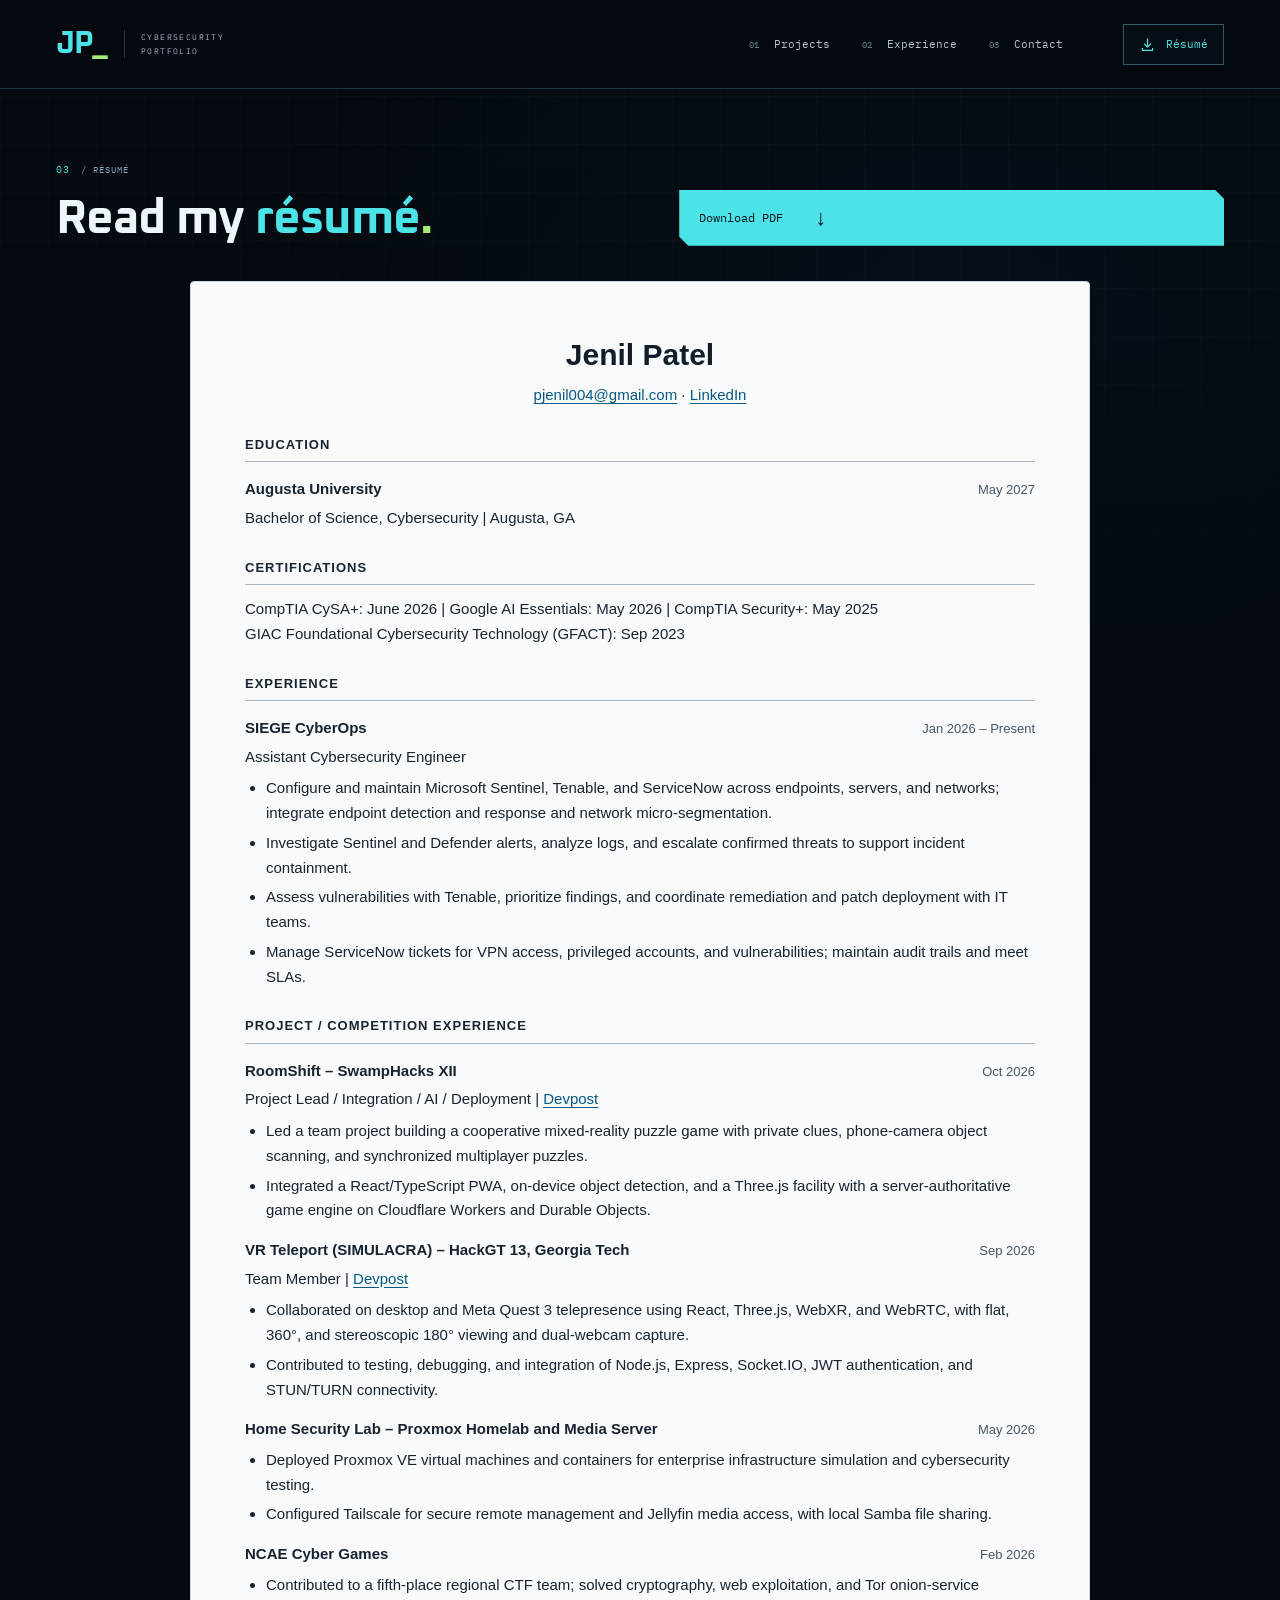
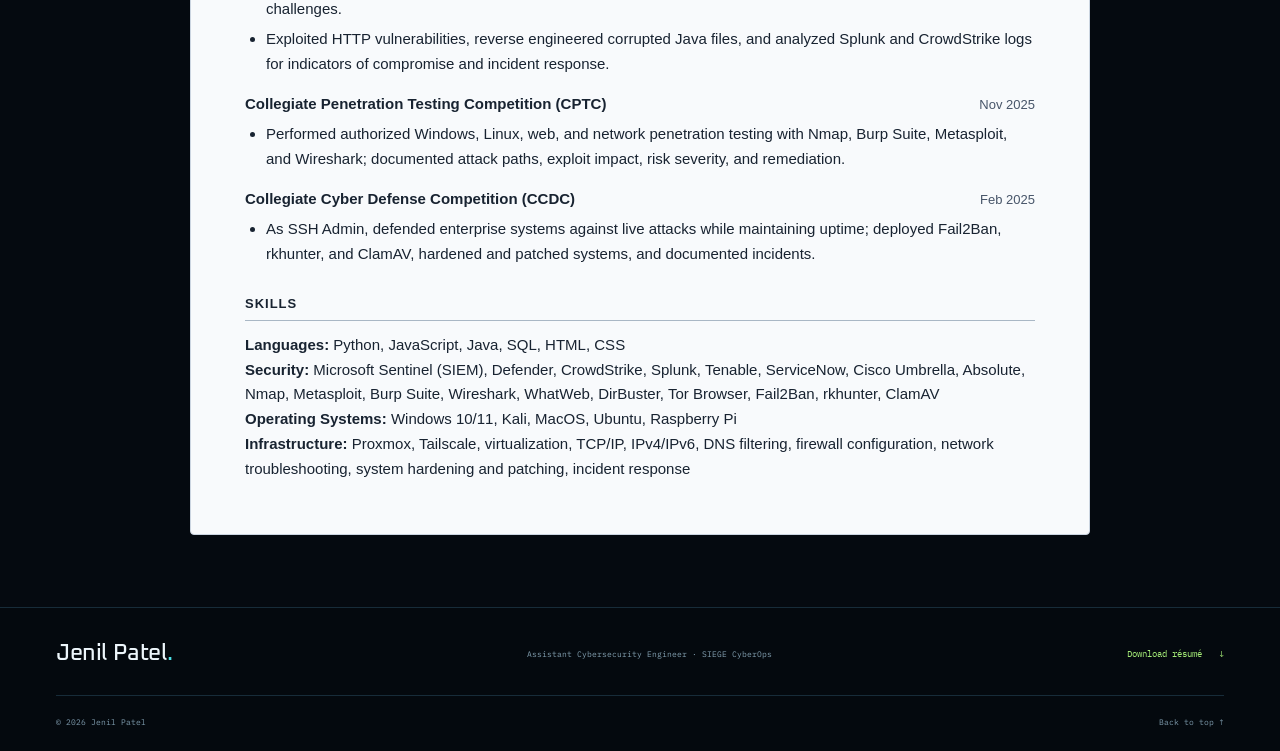
==== commit 9bcd88da: "Restore original portfolio theme before design experiments" ====
--- a/resume/index.html
+++ b/resume/index.html
@@ -1,29 +1,27 @@
 <!doctype html>
-<html lang="en" data-theme="dark">
+<html lang="en">
 <head>
   <meta charset="UTF-8">
   <meta name="viewport" content="width=device-width, initial-scale=1">
-  <meta name="theme-color" content="#0b0e15">
+  <meta name="theme-color" content="#050a10">
   <meta name="description" content="Read Jenil Patel’s résumé: cybersecurity experience, certifications, technical skills, and hackathon projects.">
   <meta property="og:title" content="Résumé | Jenil Patel">
   <meta property="og:description" content="Assistant Cybersecurity Engineer at SIEGE CyberOps. Proxmox homelab, NCAE Cyber Games, CPTC, and CCDC experience.">
   <meta property="og:type" content="website">
   <title>Résumé | Jenil Patel</title>
   <link rel="icon" href="/favicon.svg" type="image/svg+xml">
-  <link rel="stylesheet" href="/styles.css?v=kali-shell-1">
-    <script src="/theme.js?v=kali-1"></script>
-  <script src="/terminal-effects.js?v=kali-1" defer></script>
-</head>
+  <link rel="preload" href="/fonts/oxanium-bold.ttf" as="font" type="font/ttf" crossorigin>
+  <link rel="stylesheet" href="/styles.css?v=original-restored">
+  </head>
 <body class="resume-page">
-<div class="ambient-grid" aria-hidden="true"></div><div class="scroll-progress" aria-hidden="true"></div>
+<div class="ambient-grid" aria-hidden="true"></div>
 <a class="skip" href="#main">Skip to content</a>
 <header class="header"><div class="shell nav-inner">
-  <a class="identity" href="/#home" aria-label="Jenil Patel, home"><span class="monogram">JP<span>_</span></span><span class="identity-label">JENIL@KALI<br>~/PORTFOLIO</span></a>
+  <a class="identity" href="/#home" aria-label="Jenil Patel, home"><span class="monogram">JP<span>_</span></span><span class="identity-label">CYBERSECURITY<br>PORTFOLIO</span></a>
   <nav aria-label="Main navigation"><a href="/#work"><span>01</span> Projects</a><a href="/#about"><span>02</span> Experience</a><a href="/#contact"><span>03</span> Contact</a></nav>
-  <button class="theme-toggle" type="button" data-theme-toggle aria-label="Switch to dark mode" aria-pressed="false"><svg viewBox="0 0 24 24" fill="none" stroke="currentColor" stroke-width="1.7" aria-hidden="true"><circle cx="12" cy="12" r="4"/><path d="M12 2v2m0 16v2M2 12h2m16 0h2M5 5l1.5 1.5m11 11L19 19M5 19l1.5-1.5m11-11L19 5"/></svg><span>Dark mode</span></button>
   <a class="brief-link" href="/resume" aria-current="page"><svg viewBox="0 0 20 20" fill="none" aria-hidden="true"><path d="M10 3v10m-4-4 4 4 4-4M4 14v3h12v-3" stroke="currentColor" stroke-width="1.4"/></svg><span>Résumé</span></a>
 </div></header>
-<main id="main"><section id="resume" class="resume-section" aria-labelledby="resume-title"><div class="shell"><div class="section-heading"><div><p class="eyebrow"><span class="section-index">03</span>less ~/resume</p><h1 id="resume-title">Read my <em>résumé</em><span class="heading-dot">.</span></h1></div><a class="primary-button" href="/Jenil-Patel-Resume.pdf" download>Download PDF <span aria-hidden="true">↓</span></a></div><div class="resume-paper"><div class="resume-windowbar" aria-hidden="true"><span>&gt;_ resume.txt</span><span>READ ONLY</span></div><h3>Jenil Patel</h3><p class="resume-contact"><a href="mailto:pjenil004@gmail.com">pjenil004@gmail.com</a> · <a href="https://www.linkedin.com/in/jeni1-patel/">LinkedIn</a></p><h4>EDUCATION</h4><div class="resume-entry"><h5>Augusta University</h5><span>May 2027</span></div><p>Bachelor of Science, Cybersecurity | Augusta, GA</p><h4>CERTIFICATIONS</h4><p>CompTIA CySA+: June 2026 | Google AI Essentials: May 2026 | CompTIA Security+: May 2025<br/>GIAC Foundational Cybersecurity Technology (GFACT): Sep 2023</p><h4>EXPERIENCE</h4><div class="resume-entry"><h5>SIEGE CyberOps</h5><span>Jan 2026 – Present</span></div><p>Assistant Cybersecurity Engineer</p><ul><li>Configure and maintain Microsoft Sentinel, Tenable, and ServiceNow across endpoints, servers, and networks; integrate endpoint detection and response and network micro-segmentation.</li><li>Investigate Sentinel and Defender alerts, analyze logs, and escalate confirmed threats to support incident containment.</li><li>Assess vulnerabilities with Tenable, prioritize findings, and coordinate remediation and patch deployment with IT teams.</li><li>Manage ServiceNow tickets for VPN access, privileged accounts, and vulnerabilities; maintain audit trails and meet SLAs.</li></ul><h4>PROJECT / COMPETITION EXPERIENCE</h4><div class="resume-entry"><h5>RoomShift – SwampHacks XII</h5><span>Oct 2026</span></div><p>Project Lead / Integration / AI / Deployment | <a href="https://devpost.com/software/roomshift-0bgn94">Devpost</a></p><ul><li>Led a team project building a cooperative mixed-reality puzzle game with private clues, phone-camera object scanning, and synchronized multiplayer puzzles.</li><li>Integrated a React/TypeScript PWA, on-device object detection, and a Three.js facility with a server-authoritative game engine on Cloudflare Workers and Durable Objects.</li></ul><div class="resume-entry"><h5>VR Teleport (SIMULACRA) – HackGT 13, Georgia Tech</h5><span>Sep 2026</span></div><p>Team Member | <a href="https://devpost.com/software/vr-teleport">Devpost</a></p><ul><li>Collaborated on desktop and Meta Quest 3 telepresence using React, Three.js, WebXR, and WebRTC, with flat, 360°, and stereoscopic 180° viewing and dual-webcam capture.</li><li>Contributed to testing, debugging, and integration of Node.js, Express, Socket.IO, JWT authentication, and STUN/TURN connectivity.</li></ul><div class="resume-entry"><h5>Home Security Lab – Proxmox Homelab and Media Server</h5><span>May 2026</span></div><ul><li>Deployed Proxmox VE virtual machines and containers for enterprise infrastructure simulation and cybersecurity testing.</li><li>Configured Tailscale for secure remote management and Jellyfin media access, with local Samba file sharing.</li></ul><div class="resume-entry"><h5>NCAE Cyber Games</h5><span>Feb 2026</span></div><ul><li>Contributed to a fifth-place regional CTF team; solved cryptography, web exploitation, and Tor onion-service challenges.</li><li>Exploited HTTP vulnerabilities, reverse engineered corrupted Java files, and analyzed Splunk and CrowdStrike logs for indicators of compromise and incident response.</li></ul><div class="resume-entry"><h5>Collegiate Penetration Testing Competition (CPTC)</h5><span>Nov 2025</span></div><ul><li>Performed authorized Windows, Linux, web, and network penetration testing with Nmap, Burp Suite, Metasploit, and Wireshark; documented attack paths, exploit impact, risk severity, and remediation.</li></ul><div class="resume-entry"><h5>Collegiate Cyber Defense Competition (CCDC)</h5><span>Feb 2025</span></div><ul><li>As SSH Admin, defended enterprise systems against live attacks while maintaining uptime; deployed Fail2Ban, rkhunter, and ClamAV, hardened and patched systems, and documented incidents.</li></ul><h4>SKILLS</h4><p><b>Languages:</b> Python, JavaScript, Java, SQL, HTML, CSS<br/><b>Security:</b> Microsoft Sentinel (SIEM), Defender, CrowdStrike, Splunk, Tenable, ServiceNow, Cisco Umbrella, Absolute, Nmap, Metasploit, Burp Suite, Wireshark, WhatWeb, DirBuster, Tor Browser, Fail2Ban, rkhunter, ClamAV<br/><b>Operating Systems:</b> Windows 10/11, Kali, MacOS, Ubuntu, Raspberry Pi<br/><b>Infrastructure:</b> Proxmox, Tailscale, virtualization, TCP/IP, IPv4/IPv6, DNS filtering, firewall configuration, network troubleshooting, system hardening and patching, incident response</p></div></div></section></main>
+<main id="main"><section id="resume" class="resume-section" aria-labelledby="resume-title"><div class="shell"><div class="section-heading"><div><p class="eyebrow"><span class="section-index">03</span> / RÉSUMÉ</p><h1 id="resume-title">Read my <em>résumé</em><span class="heading-dot">.</span></h1></div><a class="primary-button" href="/Jenil-Patel-Resume.pdf" download>Download PDF <span aria-hidden="true">↓</span></a></div><div class="resume-paper"><h3>Jenil Patel</h3><p class="resume-contact"><a href="mailto:pjenil004@gmail.com">pjenil004@gmail.com</a> · <a href="https://www.linkedin.com/in/jeni1-patel/">LinkedIn</a></p><h4>EDUCATION</h4><div class="resume-entry"><h5>Augusta University</h5><span>May 2027</span></div><p>Bachelor of Science, Cybersecurity | Augusta, GA</p><h4>CERTIFICATIONS</h4><p>CompTIA CySA+: June 2026 | Google AI Essentials: May 2026 | CompTIA Security+: May 2025<br/>GIAC Foundational Cybersecurity Technology (GFACT): Sep 2023</p><h4>EXPERIENCE</h4><div class="resume-entry"><h5>SIEGE CyberOps</h5><span>Jan 2026 – Present</span></div><p>Assistant Cybersecurity Engineer</p><ul><li>Configure and maintain Microsoft Sentinel, Tenable, and ServiceNow across endpoints, servers, and networks; integrate endpoint detection and response and network micro-segmentation.</li><li>Investigate Sentinel and Defender alerts, analyze logs, and escalate confirmed threats to support incident containment.</li><li>Assess vulnerabilities with Tenable, prioritize findings, and coordinate remediation and patch deployment with IT teams.</li><li>Manage ServiceNow tickets for VPN access, privileged accounts, and vulnerabilities; maintain audit trails and meet SLAs.</li></ul><h4>PROJECT / COMPETITION EXPERIENCE</h4><div class="resume-entry"><h5>RoomShift – SwampHacks XII</h5><span>Oct 2026</span></div><p>Project Lead / Integration / AI / Deployment | <a href="https://devpost.com/software/roomshift-0bgn94">Devpost</a></p><ul><li>Led a team project building a cooperative mixed-reality puzzle game with private clues, phone-camera object scanning, and synchronized multiplayer puzzles.</li><li>Integrated a React/TypeScript PWA, on-device object detection, and a Three.js facility with a server-authoritative game engine on Cloudflare Workers and Durable Objects.</li></ul><div class="resume-entry"><h5>VR Teleport (SIMULACRA) – HackGT 13, Georgia Tech</h5><span>Sep 2026</span></div><p>Team Member | <a href="https://devpost.com/software/vr-teleport">Devpost</a></p><ul><li>Collaborated on desktop and Meta Quest 3 telepresence using React, Three.js, WebXR, and WebRTC, with flat, 360°, and stereoscopic 180° viewing and dual-webcam capture.</li><li>Contributed to testing, debugging, and integration of Node.js, Express, Socket.IO, JWT authentication, and STUN/TURN connectivity.</li></ul><div class="resume-entry"><h5>Home Security Lab – Proxmox Homelab and Media Server</h5><span>May 2026</span></div><ul><li>Deployed Proxmox VE virtual machines and containers for enterprise infrastructure simulation and cybersecurity testing.</li><li>Configured Tailscale for secure remote management and Jellyfin media access, with local Samba file sharing.</li></ul><div class="resume-entry"><h5>NCAE Cyber Games</h5><span>Feb 2026</span></div><ul><li>Contributed to a fifth-place regional CTF team; solved cryptography, web exploitation, and Tor onion-service challenges.</li><li>Exploited HTTP vulnerabilities, reverse engineered corrupted Java files, and analyzed Splunk and CrowdStrike logs for indicators of compromise and incident response.</li></ul><div class="resume-entry"><h5>Collegiate Penetration Testing Competition (CPTC)</h5><span>Nov 2025</span></div><ul><li>Performed authorized Windows, Linux, web, and network penetration testing with Nmap, Burp Suite, Metasploit, and Wireshark; documented attack paths, exploit impact, risk severity, and remediation.</li></ul><div class="resume-entry"><h5>Collegiate Cyber Defense Competition (CCDC)</h5><span>Feb 2025</span></div><ul><li>As SSH Admin, defended enterprise systems against live attacks while maintaining uptime; deployed Fail2Ban, rkhunter, and ClamAV, hardened and patched systems, and documented incidents.</li></ul><h4>SKILLS</h4><p><b>Languages:</b> Python, JavaScript, Java, SQL, HTML, CSS<br/><b>Security:</b> Microsoft Sentinel (SIEM), Defender, CrowdStrike, Splunk, Tenable, ServiceNow, Cisco Umbrella, Absolute, Nmap, Metasploit, Burp Suite, Wireshark, WhatWeb, DirBuster, Tor Browser, Fail2Ban, rkhunter, ClamAV<br/><b>Operating Systems:</b> Windows 10/11, Kali, MacOS, Ubuntu, Raspberry Pi<br/><b>Infrastructure:</b> Proxmox, Tailscale, virtualization, TCP/IP, IPv4/IPv6, DNS filtering, firewall configuration, network troubleshooting, system hardening and patching, incident response</p></div></div></section></main>
 <footer><div class="shell footer-inner"><a href="/#home" class="footer-name">Jenil Patel<span>.</span></a><p>Assistant Cybersecurity Engineer · SIEGE CyberOps</p><a href="/Jenil-Patel-Resume.pdf" download>Download résumé <span aria-hidden="true">↓</span></a></div><div class="shell footer-bottom"><span>© 2026 Jenil Patel</span><a href="/#home">Back to top ↑</a></div></footer>
 <!-- Cloudflare Web Analytics -->
 <script type="module" src="https://static.cloudflareinsights.com/beacon.min.js" data-cf-beacon='{"token": "eb504ef2a887415ca634a915cc1876cf"}'></script>
--- a/styles.css
+++ b/styles.css
@@ -1,61 +1,38 @@
-
-:root{color-scheme:light;--bg:#f4f7fc;--panel:#fff;--soft:#edf2fa;--text:#17283e;--muted:#52657c;--line:#d7e1ee;--accent:#175ed3;--accent-soft:#e7efff;--green:#087d65;--shadow:0 10px 30px #1a3d6b09;--header:#f4f7fcf5;--body:Inter,-apple-system,BlinkMacSystemFont,"Segoe UI",Arial,sans-serif}
-:root[data-theme=dark]{color-scheme:dark;--bg:#0d1523;--panel:#142035;--soft:#192940;--text:#edf3fc;--muted:#adbed4;--line:#2a3c56;--accent:#76aaff;--accent-soft:#1b3557;--green:#6ad8bc;--shadow:0 12px 35px #0002;--header:#0d1523f5}
-*{box-sizing:border-box}html{scroll-behavior:smooth;scroll-padding-top:105px}body{margin:0;background:var(--bg);color:var(--text);font-family:var(--body);-webkit-font-smoothing:antialiased;line-height:1.6}body.modal-open{overflow:hidden}a{color:inherit;text-decoration:none}button{font:inherit;cursor:pointer}a,button{-webkit-tap-highlight-color:transparent}a:focus-visible,button:focus-visible,[tabindex]:focus-visible{outline:3px solid var(--accent);outline-offset:4px}::selection{background:var(--accent);color:var(--bg)}[hidden]{display:none!important}.shell{width:min(1220px,calc(100% - 80px));margin:0 auto}.skip{position:fixed;z-index:100;top:-100px;left:15px;background:var(--panel);color:var(--accent);padding:14px}.skip:focus{top:15px}
-.ambient-grid,.prompt-mark,.name-period,.heading-dot,.json-brace,.terminal-command,.terminal-cursor,.window-dots,.mini-cross,.terminal-mark,.monogram>span,nav a>span,.hero-role>span,.section-index,.terminal-footer>span>span{display:none}
-.header{position:sticky;top:0;z-index:20;background:var(--header);border-bottom:1px solid var(--line);backdrop-filter:blur(16px)}.nav-inner{min-height:84px;display:flex;align-items:center;gap:24px}.identity{display:flex;align-items:center;gap:15px}.monogram{font-size:26px;font-weight:800;letter-spacing:-1px;color:var(--accent);border:1px solid var(--line);border-radius:9px;padding:1px 9px;background:var(--accent-soft)}.identity-label{font-size:8px;font-weight:700;line-height:1.8;letter-spacing:1.2px;color:var(--muted)}nav{display:flex;align-items:center;gap:28px;margin-left:auto}nav a{font-size:13px;font-weight:600;color:var(--muted)}nav a:hover,nav a[aria-current]{color:var(--accent)}.brief-link,.theme-toggle{display:inline-flex;align-items:center;justify-content:center;gap:8px;padding:10px 13px;font-size:12px;font-weight:600;line-height:1.5;border:1px solid var(--line);border-radius:7px;background:var(--panel);color:var(--text);white-space:nowrap}.brief-link{background:var(--accent-soft);color:var(--accent);border-color:transparent}.brief-link svg,.theme-toggle svg{width:17px;height:17px}.brief-link:hover,.theme-toggle:hover{border-color:var(--accent)}
-.hero{padding-bottom:40px}.hero-grid{display:grid;grid-template-columns:1fr 1fr;gap:65px;align-items:center;padding-top:70px;padding-bottom:60px}.eyebrow{font-size:10px;font-weight:700;letter-spacing:1.7px;color:var(--accent);margin:0}.hero .eyebrow{font-size:11px}.hero h1{font-size:clamp(62px,6.5vw,90px);line-height:1.02;letter-spacing:-4px;margin:24px 0;font-weight:750}.hero h1>span{color:var(--accent)}.hero-role{font-size:17px;font-weight:650;color:var(--text);margin:0}.hero-description{font-size:16px;line-height:1.8;color:var(--muted);max-width:520px;margin:24px 0 30px}.hero-actions{display:flex;align-items:center;gap:28px}.primary-button{display:inline-flex;align-items:center;gap:24px;padding:15px 20px;border-radius:7px;background:#175ed3;color:#fff;font-size:13px;font-weight:650;transition:background .15s}.primary-button:hover{background:#124bb0}.primary-button>span{font-size:21px;line-height:1}.secondary-link{font-size:13px;font-weight:600;color:var(--accent)}.secondary-link>span{margin-left:8px}.hero-note{display:flex;flex-wrap:wrap;align-items:center;gap:9px;font-size:11px;color:var(--muted);margin-top:24px}.status-dot{width:6px;height:6px;border-radius:50%;background:var(--green)}.note-divider{color:var(--muted)}
-.terminal-wrap{min-width:0}.terminal-label{font-size:10px;font-weight:700;letter-spacing:1.4px;color:var(--muted);margin-bottom:12px}.tech-panel{background:var(--panel);border:1px solid var(--line);border-radius:10px}.terminal{overflow:hidden;box-shadow:var(--shadow);border-top:3px solid var(--accent)}.terminal-chrome{height:56px;display:flex;align-items:center;padding:0 24px;font-size:13px;font-weight:650;background:var(--soft);border-bottom:1px solid var(--line)}.terminal-chrome>svg{margin-left:auto;width:22px;height:22px;color:var(--accent)}.terminal-tabs{display:flex;gap:12px;padding:0 16px;border-bottom:1px solid var(--line)}.terminal-tabs button{border:0;border-bottom:2px solid transparent;background:none;color:var(--muted);font-size:12px;padding:15px 9px}.terminal-tabs button[aria-selected=true]{color:var(--accent);border-bottom-color:var(--accent)}.terminal-content{padding:10px 24px;min-height:333px}.profile-data{margin:0;font-size:12px}.profile-data>div{display:grid;grid-template-columns:105px 1fr;gap:16px;padding:11px 0;border-bottom:1px solid var(--line)}.profile-data>div:last-child{border:0}.profile-data dt{color:var(--muted);text-transform:capitalize}.profile-data dd{margin:0;color:var(--text)}.terminal-footer{padding:15px 24px;border-top:1px solid var(--line);font-size:11px;color:var(--muted);background:var(--soft)}.terminal-caption{display:flex;align-items:center;justify-content:space-between;gap:8px;margin-top:16px;color:var(--muted);font-size:8px;font-weight:600;letter-spacing:.3px}.terminal-caption i{width:3px;height:3px;background:var(--accent);border-radius:50%}.terminal-stack{list-style:none;padding:8px 0;margin:0;display:grid;gap:13px;color:var(--text);font-size:13px}.terminal-stack li::before{content:'✓';color:var(--green);margin-right:12px}
-.cert-heading{display:flex;align-items:center;gap:20px;margin-bottom:16px}.cert-heading .eyebrow{color:var(--muted)}.cert-rule{height:1px;background:var(--line);flex:1}.cert-count{font-size:11px;color:var(--muted)}.credentials{display:grid;grid-template-columns:repeat(4,minmax(0,1fr));background:var(--panel);border:1px solid var(--line);border-radius:9px;overflow:hidden}.credential{display:flex;gap:12px;align-items:center;padding:24px 18px;border-right:1px solid var(--line)}.credential:last-child{border:0}.credential>svg{width:25px;height:29px;flex-shrink:0;color:var(--accent)}.credential strong{display:block;font-size:12px;line-height:1.5}.credential:last-child strong{font-size:10px}.credential span{display:block;font-size:10px;color:var(--muted);margin-top:6px}
-.work-section{padding:75px 0;background:var(--soft);border-block:1px solid var(--line)}.section-heading{display:grid;grid-template-columns:1.1fr 1fr;gap:45px;align-items:center;margin-bottom:32px}.work-section .section-heading{display:block}.section-heading .eyebrow{margin-bottom:13px}.section-heading h2,.resume-page .section-heading h1{font-size:38px;font-weight:700;line-height:1.2;letter-spacing:-1.3px;margin:0}em{color:var(--accent);font-style:normal}.project-grid{display:grid;grid-template-columns:repeat(2,minmax(0,1fr));gap:25px}.project{display:flex;flex-direction:column;min-width:0;background:var(--panel);border:1px solid var(--line);border-radius:10px;overflow:hidden;transition:border-color .2s}.project:hover{border-color:var(--accent)}.project-visual{padding:20px 26px;border-bottom:1px solid var(--line);background:var(--accent-soft)}.visual-top{display:flex;justify-content:space-between;align-items:center;gap:12px;font-size:10px;letter-spacing:1px;font-weight:700;color:var(--accent)}.visual-top>span:last-child{font-size:19px}.visual-tool-grid,.infra-diagram,.infra-labels,.log-visual,.visual-caption{display:none}.project-body{padding:28px;display:flex;flex-direction:column;flex:1}.project-category{font-size:10px;letter-spacing:1px;color:var(--muted)}.project h3{font-size:25px;line-height:1.3;letter-spacing:-.5px;margin:12px 0 10px}.project p{font-size:14px;line-height:1.8;color:var(--muted);margin:0}.project p+p:not(.project-role){margin-top:12px}.project p.project-role{font-size:11px;font-weight:600;color:var(--accent);line-height:1.7;margin-bottom:14px}.tags{display:flex;flex-wrap:wrap;gap:7px;margin-top:20px}.project .tags{margin-top:auto;padding-top:22px}.tags>span,.tool-grid>span{font-size:11px;color:var(--muted);background:var(--soft);border:1px solid var(--line);border-radius:5px;padding:5px 8px;line-height:1.5}.project-link{display:flex;justify-content:space-between;align-items:center;text-align:left;border:0;border-top:1px solid var(--line);padding:17px 0 0;margin-top:22px;background:none;font-size:13px;font-weight:650;color:var(--accent)}.project-link>span{font-size:21px}
-.about-section{padding-top:75px}.education{padding:25px;background:var(--panel);justify-self:end;width:100%;max-width:400px}.education .eyebrow{margin-bottom:10px}.education h3{font-size:21px;margin:0 0 8px;letter-spacing:-.4px}.education>p:not(.eyebrow){font-size:14px;margin:0 0 10px;color:var(--muted)}.education>span{font-size:11px;color:var(--muted)}.experience-grid{display:grid;grid-template-columns:1fr 1fr;gap:25px;align-items:start}.soc-experience,.skills{padding:30px}.experience-heading{display:flex;flex-wrap:wrap;justify-content:space-between;align-items:center;gap:12px}.date-tag{font-size:10px;color:var(--muted);background:var(--soft);border:1px solid var(--line);padding:5px 8px;border-radius:5px}.soc-experience h3{font-size:26px;line-height:1.3;letter-spacing:-.6px;margin:22px 0 8px}.organization{font-size:13px;color:var(--accent);margin:0}.experience-bullets{list-style:none;padding:0;margin:24px 0 0;display:grid;gap:18px}.experience-bullets li{position:relative;padding-left:17px;font-size:14px;line-height:1.8;color:var(--muted)}.experience-bullets li::before{content:'•';position:absolute;left:0;color:var(--accent)}.skills>.eyebrow{margin-bottom:22px}.skill-group{margin-bottom:24px}.skill-group:last-child{margin:0}.skill-group h3{font-size:14px;margin:0 0 12px}.tool-grid{display:flex;flex-wrap:wrap;gap:7px}.contact-strip{display:flex;flex-wrap:wrap;align-items:center;gap:30px;margin-top:40px;border-top:1px solid var(--line);padding:32px 0;font-size:14px;color:var(--accent)}.contact-strip a:first-child{margin-right:auto}.contact-strip a>span{margin-left:8px}.contact-strip a:hover{text-decoration:underline;text-underline-offset:4px}
-footer{background:var(--panel);border-top:1px solid var(--line);padding:32px 0 24px}.footer-inner{display:flex;justify-content:space-between;align-items:center;gap:20px}.footer-name{font-size:22px;font-weight:700;letter-spacing:-.5px}.footer-name>span{color:var(--accent)}.footer-inner>p{color:var(--muted);font-size:11px}.footer-inner>a:last-child{font-size:12px;color:var(--accent);font-weight:600}.footer-bottom{display:flex;justify-content:space-between;align-items:center;border-top:1px solid var(--line);padding-top:20px;margin-top:24px;color:var(--muted);font-size:10px}
-dialog{position:fixed;background:var(--panel);color:var(--text);border:1px solid var(--line);border-radius:12px;padding:0;width:min(650px,calc(100% - 32px));max-height:86dvh;box-shadow:0 20px 80px #0004}dialog::backdrop{background:#07111fc9;backdrop-filter:blur(5px)}.dialog-close{position:sticky;top:16px;float:right;margin:16px 16px 0 0;width:34px;height:34px;border:1px solid var(--line);border-radius:6px;background:var(--soft);color:var(--text);z-index:1}.dialog-content{padding:45px 35px 30px}.dialog-content h2{font-size:29px;line-height:1.3;letter-spacing:-.7px;margin:15px 0}.dialog-intro{font-size:14px;color:var(--accent)}.dialog-content #dialog-details{padding-left:18px;margin:24px 0}.dialog-content #dialog-details li{font-size:14px;line-height:1.8;color:var(--muted);margin-bottom:17px}.dialog-footnote{display:block;border-top:1px solid var(--line);padding-top:20px;margin-top:25px;color:var(--accent);font-size:12px}
-.resume-section{padding:65px 0 80px}.resume-section .section-heading{display:flex;justify-content:space-between;align-items:center;gap:24px}.resume-paper{max-width:900px;margin:0 auto;background:var(--panel);color:var(--text);padding:48px 54px;border:1px solid var(--line);border-radius:10px;font-size:15px;line-height:1.65;box-shadow:var(--shadow)}.resume-paper h3{font-size:30px;text-align:center;margin:0}.resume-paper .resume-contact{text-align:center;margin:4px 0 25px}.resume-paper a{color:var(--accent);text-decoration:underline;text-underline-offset:3px}.resume-paper h4{font-size:13px;letter-spacing:1px;margin:26px 0 12px;border-bottom:1px solid var(--line);padding-bottom:7px;color:var(--accent)}.resume-entry{display:flex;justify-content:space-between;align-items:baseline;gap:14px;margin-top:16px}.resume-entry h5{font-size:15px;line-height:1.5;margin:0}.resume-entry>span{white-space:nowrap;font-size:13px;color:var(--muted)}.resume-paper p{margin:5px 0}.resume-paper ul{padding-left:21px;margin:7px 0 16px}.resume-paper li{margin:5px 0}
-@media(max-width:1050px){.shell{width:calc(100% - 48px)}.nav-inner{gap:15px}nav{gap:20px}.identity-label{display:none}.hero-grid{gap:35px}.hero h1{font-size:75px}.hero-role{font-size:15px}.hero-description{font-size:15px}.profile-data>div{grid-template-columns:90px 1fr;gap:10px}.credential{padding:20px 13px}.section-heading{gap:25px}}
-@media(max-width:800px){.hero-grid{grid-template-columns:1fr;padding-top:45px;gap:38px}.hero-copy{max-width:600px}.terminal-wrap{max-width:600px;width:100%}.hero h1{font-size:80px}.terminal-content{min-height:0;padding-block:12px}.profile-data>div{grid-template-columns:120px 1fr}.credentials{grid-template-columns:repeat(2,minmax(0,1fr))}.credential:nth-child(2){border-right:0}.credential:nth-child(-n+2){border-bottom:1px solid var(--line)}.credential{padding:22px}.credential:last-child strong{font-size:11px}.experience-grid{grid-template-columns:1fr}.section-heading h2{font-size:33px}.project-body{padding:24px}.project h3{font-size:23px}.theme-toggle span{display:none}.theme-toggle{width:39px;height:39px;padding:0}.nav-inner{gap:14px}}
-@media(max-width:600px){.shell{width:calc(100% - 36px)}.nav-inner{min-height:74px;gap:10px}nav{gap:14px}nav a{font-size:11px}nav a[href$='#contact']{display:none}.monogram{font-size:22px;padding:1px 7px}.brief-link{font-size:11px;padding:10px}.brief-link svg{display:none}.theme-toggle{width:35px;height:37px}.hero h1{font-size:70px;letter-spacing:-3px}.hero .eyebrow{font-size:9px;letter-spacing:1.3px}.hero-role{font-size:15px}.hero-description{font-size:15px}.hero-actions{gap:22px}.primary-button{font-size:12px;padding:14px 17px;gap:20px}.secondary-link{font-size:12px}.terminal-caption{font-size:7px}.profile-data>div{grid-template-columns:90px 1fr}.credential{padding:18px 12px;gap:9px}.credential strong{font-size:11px}.credential:last-child strong{font-size:10px}.credential>svg{width:21px}.work-section{padding:50px 0}.project-grid{grid-template-columns:1fr}.project-visual{padding:17px 24px}.visual-top{font-size:9px}.section-heading{display:block}.section-heading h2,.resume-page .section-heading h1{font-size:32px}.education{max-width:none;margin-top:25px}.about-section{padding-top:50px}.soc-experience,.skills{padding:25px}.contact-strip{font-size:13px;gap:20px}.contact-strip a:first-child{flex-basis:100%}.footer-inner{flex-wrap:wrap}.footer-inner>p{order:3;flex-basis:100%;margin:0}.footer-inner>a:last-child{margin-left:auto}.resume-section{padding:45px 0}.resume-section .section-heading{align-items:flex-start;flex-direction:column}.resume-paper{padding:26px 20px;font-size:14px}.resume-entry{display:block}.resume-entry>span{display:block;margin-top:3px}.resume-contact{overflow-wrap:anywhere}.dialog-content{padding:45px 25px 25px}}
+@font-face{font-family:Oxanium;src:url('./fonts/oxanium-bold.ttf') format('truetype');font-style:normal;font-weight:700;font-display:swap}
+@font-face{font-family:Oxanium;src:url('./fonts/oxanium-medium.ttf') format('truetype');font-style:normal;font-weight:500;font-display:swap}
+@font-face{font-family:'Plex Mono';src:url('./fonts/plex-mono-regular.ttf') format('truetype');font-style:normal;font-weight:400;font-display:swap}
+:root{--bg:#050a10;--panel:#0a131d;--panel2:#0e1b27;--cyan:#4ce3e8;--green:#a6ed78;--white:#edf6fb;--muted:#9eb1c1;--line:#203647;--mono:'Plex Mono',Consolas,monospace;--display:Oxanium,Arial,sans-serif;--body:Arial,Helvetica,sans-serif}
+*{box-sizing:border-box}html{scroll-behavior:smooth;scroll-padding-top:105px}body{margin:0;background:var(--bg);color:var(--white);font-family:var(--body);-webkit-font-smoothing:antialiased}body.modal-open{overflow:hidden}a{color:inherit;text-decoration:none}button{font:inherit;cursor:pointer}a,button{-webkit-tap-highlight-color:transparent}a:focus-visible,button:focus-visible,[tabindex]:focus-visible{outline:2px solid var(--green);outline-offset:5px}::selection{background:var(--cyan);color:var(--bg)}[hidden]{display:none!important}.shell{width:min(1240px,calc(100% - 112px));margin:0 auto}.skip{position:fixed;z-index:100;top:-100px;left:15px;background:var(--cyan);color:var(--bg);padding:14px;font-family:var(--mono);font-size:12px}.skip:focus{top:15px}
+.ambient-grid{position:absolute;z-index:-1;top:0;left:0;width:100%;height:1000px;pointer-events:none;background-image:linear-gradient(#55dfea06 1px,transparent 1px),linear-gradient(90deg,#55dfea06 1px,transparent 1px),radial-gradient(ellipse at 75% 35%,#13677315,transparent 55%);background-size:48px 48px,48px 48px,auto;mask-image:linear-gradient(#000,transparent)}
+.header{position:sticky;top:0;z-index:20;background:#050a10ed;border-bottom:1px solid #1c3340;backdrop-filter:blur(16px)}.nav-inner{height:88px;display:flex;align-items:center;justify-content:space-between;gap:30px}.identity{display:flex;align-items:center;gap:16px}.monogram{font-family:var(--display);font-size:31px;font-weight:700;letter-spacing:-1px;color:var(--cyan)}.monogram>span{color:var(--green)}.identity-label{font-family:var(--mono);font-size:8px;line-height:1.8;letter-spacing:1.4px;color:#a3b6c5;border-left:1px solid var(--line);padding-left:16px}nav{display:flex;align-items:center;gap:32px;margin-left:auto;margin-right:30px}nav a{font-family:var(--mono);font-size:11px;color:#b2c4ce;transition:color .2s}nav a>span{font-size:9px;color:#608093;margin-right:8px}nav a:hover,nav a[aria-current]{color:var(--cyan)}.brief-link{font-family:var(--mono);font-size:11px;display:flex;align-items:center;gap:10px;padding:11px 15px;border:1px solid #355867;color:var(--cyan);background:#4ce3e805;transition:background .2s,border-color .2s}.brief-link:hover{background:#4ce3e813;border-color:var(--cyan)}.brief-link svg{width:17px;height:17px}
+.hero{position:relative;overflow:hidden;padding-bottom:40px}.hero-grid{display:grid;grid-template-columns:1fr .92fr;gap:75px;align-items:center;padding-top:76px;padding-bottom:63px;min-height:710px}.eyebrow{font-family:var(--mono);font-weight:400;font-size:10px;line-height:1.7;letter-spacing:1.5px;margin:0;color:var(--cyan)}.hero .eyebrow{font-size:10px;letter-spacing:1.4px;display:flex;align-items:center;gap:12px}.prompt-mark{font-size:16px;color:var(--green);line-height:1}h1{font-family:var(--display);font-weight:700;font-size:clamp(78px,8.1vw,117px);line-height:1.03;letter-spacing:-4px;margin:24px 0 15px;position:relative}h1>span{color:var(--cyan);text-shadow:0 0 65px #4ce3e81c}.name-period{color:var(--green)}.hero-role{font-family:var(--mono);font-size:15px;letter-spacing:.25px;color:var(--green);margin:0}.hero-role>span{color:#516c62}.hero-description{font-size:14px;color:#a4b8c6;line-height:1.85;max-width:490px;margin:25px 0 29px}.hero-actions{display:flex;align-items:center;gap:28px}.primary-button{display:flex;align-items:center;gap:32px;padding:17px 20px;background:var(--cyan);color:#061014;font-family:var(--mono);font-size:12px;font-weight:400;clip-path:polygon(0 0,calc(100% - 9px) 0,100% 9px,100% 100%,9px 100%,0 calc(100% - 9px));transition:background .2s,transform .2s}.primary-button:hover{background:#9af3f6;transform:translateY(-2px)}.primary-button>span{font-family:var(--body);font-size:22px;line-height:1}.secondary-link{font-family:var(--mono);font-size:11px;color:#b9d1dc;white-space:nowrap}.secondary-link>span{padding-left:8px;color:var(--cyan);font-size:17px}.secondary-link:hover{color:var(--cyan)}.hero-note{display:flex;align-items:center;gap:9px;font-family:var(--mono);font-size:9px;color:#96adba;margin-top:24px;line-height:1.6}.status-dot{display:inline-block;width:5px;height:5px;flex:0 0 auto;background:var(--green);box-shadow:0 0 10px #a6ed7850}.note-divider{color:#3a5665;margin:0 1px}
+.terminal-wrap{position:relative;min-width:0}.terminal-wrap::before{content:'';position:absolute;inset:-90px -80px;z-index:-1;background:radial-gradient(ellipse,#18a7b21c 0%,transparent 65%);pointer-events:none}.terminal-label{display:flex;align-items:center;gap:11px;margin:0 0 18px;font-family:var(--mono);font-size:8px;letter-spacing:1.6px;color:#7897a7}.mini-cross,.terminal-mark{color:var(--cyan);font-size:18px;line-height:1}.terminal-mark{margin-left:auto}.tech-panel{position:relative;background:var(--panel);border:1px solid var(--line)}.tech-panel::before{content:'';position:absolute;inset:-1px;pointer-events:none;background:linear-gradient(var(--cyan),var(--cyan)) top left/14px 1px no-repeat,linear-gradient(var(--cyan),var(--cyan)) top left/1px 14px no-repeat,linear-gradient(var(--cyan),var(--cyan)) bottom right/14px 1px no-repeat,linear-gradient(var(--cyan),var(--cyan)) bottom right/1px 14px no-repeat;opacity:.75}.terminal{background:linear-gradient(130deg,#0d1b27,#081019);box-shadow:0 25px 80px #0005}.terminal-chrome{height:43px;display:flex;align-items:center;gap:15px;padding:0 19px;border-bottom:1px solid var(--line);font-family:var(--mono);font-size:9px;color:#85a2b4;background:#0f1b27}.window-dots{display:flex;gap:6px}.window-dots i{width:6px;height:6px;border-radius:50%;background:#3a5262}.window-dots i:first-child{background:#77b5b3}.window-dots i:nth-child(2){background:#4a727d}.terminal-chrome>svg{height:17px;width:17px;margin-left:auto;color:var(--green)}.terminal-tabs{display:flex;border-bottom:1px solid var(--line);padding:0 10px;gap:5px}.terminal-tabs button{font-family:var(--mono);font-size:9px;background:transparent;color:#7893a5;border:0;border-bottom:1px solid transparent;padding:14px 12px;position:relative;bottom:-1px;transition:color .2s}.terminal-tabs button:hover{color:var(--white)}.terminal-tabs button[aria-selected=true]{color:var(--cyan);border-color:var(--cyan);background:#4ce3e805}.terminal-content{padding:23px 25px 21px;min-height:326px;font-family:var(--mono);font-size:10px;line-height:1.7}.terminal-command{color:#b5c8d2;margin-bottom:18px;font-size:10px}.terminal-command>span{color:var(--green);margin-right:8px}.json-brace{color:#7492a6;font-size:14px}.profile-data{margin:9px 0 9px 13px;display:grid;gap:10px}.profile-data>div{display:grid;grid-template-columns:105px 1fr;gap:5px}.profile-data dt{color:#85bbd1}.profile-data dt::before,.profile-data dt::after{content:'"';color:#517080}.profile-data dd{margin:0;color:var(--green)}.profile-data dd::before{content:': ';color:#7492a6}.terminal-footer{padding:14px 23px;border-top:1px solid var(--line);font-family:var(--mono);font-size:8px;color:#819cac;display:flex;justify-content:space-between;align-items:center}.terminal-footer>span>span{color:var(--cyan);padding-right:8px}.terminal-cursor{display:block;width:6px;height:11px;background:var(--green);animation:cursor-blink 1.5s steps(1,end) infinite}@keyframes cursor-blink{0%,65%{opacity:1}66%,100%{opacity:.25}}.terminal-caption{display:flex;align-items:center;justify-content:space-between;gap:8px;font-family:var(--mono);font-size:6px;letter-spacing:.5px;color:#84a1b1;margin-top:19px}.terminal-caption i{width:3px;height:3px;background:#467084}.terminal-stack{list-style:none;display:grid;gap:11px;margin:0;padding:0}.terminal-stack li{color:var(--green);font-size:10px}.terminal-stack li::before{content:'›';color:var(--cyan);margin-right:12px}
+.cert-heading{display:flex;align-items:center;gap:22px;margin-bottom:18px}.cert-heading .eyebrow{font-size:8px;color:#85a4b7}.cert-rule{height:1px;background:var(--line);flex:1}.cert-count{color:var(--cyan);font-family:var(--mono);font-size:10px}.credentials{display:grid;grid-template-columns:repeat(4,minmax(0,1fr));gap:0;background:#0b151ebb;border:1px solid var(--line)}.credential{display:flex;align-items:center;gap:13px;min-width:0;padding:25px 22px;border-right:1px solid var(--line)}.credential:last-child{border-right:0}.credential>svg{width:25px;height:29px;color:var(--green);flex-shrink:0}.credential strong{display:block;font-family:var(--display);font-size:13px;font-weight:500;line-height:1.5}.credential:last-child strong{font-size:10px}.credential span{display:block;font-family:var(--mono);font-size:8px;color:#89a7b9;margin-top:7px}
+.work-section{padding:80px 0;background:linear-gradient(180deg,#0b141d88,#071018);border-top:1px solid #1a2c38;border-bottom:1px solid #1a2c38}.section-heading{display:grid;grid-template-columns:1.1fr 1fr;align-items:end;gap:60px;margin-bottom:35px}.work-section .section-heading{display:block}.section-heading .eyebrow{font-size:9px;color:#81a4b8;letter-spacing:1px;margin-bottom:15px}.section-index{color:var(--cyan);font-size:10px;margin-right:5px}.section-heading h2{font-family:var(--display);font-size:42px;font-weight:500;letter-spacing:-1.3px;line-height:1.2;margin:0}em{font-style:normal;color:var(--cyan)}.heading-dot{color:var(--green)}.project-grid{display:grid;grid-template-columns:repeat(2,minmax(0,1fr));gap:26px}.project{display:flex;flex-direction:column;min-width:0;background:#0b1721;border:1px solid #233b4b;position:relative;transition:transform .25s,border-color .25s,box-shadow .25s}.project::after{content:'';position:absolute;right:-1px;top:-1px;height:12px;width:12px;border-top:1px solid var(--cyan);border-right:1px solid var(--cyan);pointer-events:none}.project:hover{transform:translateY(-4px);border-color:#4b9eab;box-shadow:0 12px 36px #0003}.project-visual{position:relative;height:180px;padding:17px 23px;overflow:hidden;border-bottom:1px solid var(--line);color:#83b4c2;background-image:linear-gradient(#4ce3e807 1px,transparent 1px),linear-gradient(90deg,#4ce3e807 1px,transparent 1px);background-size:25px 25px}.visual-top{display:flex;justify-content:space-between;align-items:center;font-family:var(--mono);font-size:7px;letter-spacing:1px;line-height:1.6}.visual-top>span:last-child{font-family:var(--body);font-size:18px;color:var(--cyan)}.infra-visual{background-color:#0c2027}.infra-diagram{display:flex;align-items:center;justify-content:center;margin-top:20px}.network-node{width:43px;height:43px;display:grid;place-items:center;background:#0b2c34;border:1px solid #397683;border-radius:4px}.network-node svg{width:22px;height:22px;fill:none;stroke:var(--cyan);stroke-width:1.3}.network-connector{height:1px;width:40px;border-top:1px dashed #3f8893;position:relative}.network-connector span{position:absolute;left:45%;top:-2px;width:3px;height:3px;background:var(--green)}.server-stack{display:grid;gap:4px;width:88px}.server-stack>div{height:20px;padding:0 9px;display:flex;align-items:center;gap:4px;background:#153f47;border:1px solid #356773;border-radius:2px}.server-stack i{width:3px;height:3px;background:var(--green)}.server-stack span{margin-left:auto;width:22px;height:2px;background:#6196a0}.infra-labels{display:flex;justify-content:space-between;max-width:272px;margin:16px auto 0;font-family:var(--mono);font-size:6px;letter-spacing:.8px;color:#88b0ba}.analysis-visual{background-color:#141c29}.log-visual{display:grid;gap:4px;max-width:340px;margin:10px auto 0}.log-row{display:flex;align-items:center;gap:14px;padding:5px 9px;border:1px solid transparent;font-family:var(--mono);font-size:7px;color:#9cb3c7}.log-row>span{min-width:65px}.log-row i{display:block;width:var(--w);height:2px;max-width:var(--w);background:#3d566d;flex:1}.log-row b{font-family:var(--body);font-size:10px;margin-left:auto;font-weight:400}.log-highlight{border-color:#465c80;background:#27394c66;color:#aaccfa}.log-highlight i{background:#91b5e4}.visual-caption{position:absolute;bottom:12px;left:23px;font-family:var(--mono);font-size:6px;letter-spacing:1.1px;color:#8aa5b9}.tools-visual{background-color:#171725}.visual-tool-grid{display:grid;grid-template-columns:1fr 1fr;gap:9px;max-width:310px;margin:23px auto 0}.visual-tool-grid>span{font-family:var(--mono);font-size:10px;color:#c3b9e1;padding:10px 14px;background:#29233b80;border:1px solid #50436b}.defense-visual{background-color:#10221e}.defense-visual .visual-tool-grid>span{background:#213c2e77;border-color:#426748;color:#b6dba8}.project-body{padding:27px 29px;display:flex;flex-direction:column;flex:1}.project-category{font-family:var(--mono);font-size:8px;letter-spacing:1px;color:#83acb8}.project h3{font-family:var(--display);font-size:23px;line-height:1.25;font-weight:500;letter-spacing:-.4px;margin:14px 0 8px}.project p{font-size:12px;line-height:1.85;color:#a2b7c6;margin:0}.project p.project-role{font-family:var(--mono);font-size:8px;color:var(--green);margin-bottom:14px;letter-spacing:.2px}.tags{display:flex;flex-wrap:wrap;gap:6px;margin-top:20px}.project .tags{margin-top:auto;padding-top:20px}.tags>span{font-family:var(--mono);font-size:8px;color:#8ed0d5;border:1px solid #284954;background:#122a3244;padding:6px 8px;line-height:1.2}.project-link{display:flex;align-items:center;justify-content:space-between;border:0;border-top:1px solid var(--line);padding:18px 0 0;background:none;color:var(--cyan);font-family:var(--mono);font-size:10px;margin-top:22px;text-align:left}.project-link>span{font-family:var(--body);font-size:21px}.project-link:hover{color:#beffff}
+.about-section{padding-top:85px;background:var(--bg)}.about-section .section-heading{align-items:center}.education{justify-self:end;max-width:400px;width:100%;padding:24px 27px;background:#0a161e}.education .eyebrow{font-size:8px;color:var(--green);margin-bottom:10px}.education h3{font-family:var(--display);font-size:20px;font-weight:500;letter-spacing:-.3px;margin:0 0 9px}.education>p:not(.eyebrow){font-size:12px;color:#a8bfcc;margin:0 0 11px}.education>span{font-family:var(--mono);font-size:8px;color:#7fa5b5}.experience-grid{display:grid;grid-template-columns:1fr 1fr;align-items:start;gap:28px;margin-top:37px}.soc-experience{padding:29px;background:linear-gradient(150deg,#0e1d28,#0a131c)}.experience-heading{display:flex;align-items:center;justify-content:space-between;gap:15px;flex-wrap:wrap}.experience-heading .eyebrow{font-size:8px;color:#94b7c4}.date-tag{font-family:var(--mono);font-size:7px;letter-spacing:.6px;padding:6px 8px;border:1px solid #294954;color:var(--green);background:#122b2544}.soc-experience h3{font-family:var(--display);font-size:26px;font-weight:500;letter-spacing:-.6px;margin:22px 0 9px;line-height:1.2}.organization{font-family:var(--mono);font-size:11px;color:var(--cyan);margin:0}.experience-bullets{padding-left:0;list-style:none;display:grid;gap:21px;margin:28px 0 0}.experience-bullets li{font-size:12px;line-height:1.85;color:#a9bdca;padding-left:18px;position:relative}.experience-bullets li::before{content:'›';position:absolute;left:0;top:0;color:var(--green);font-family:var(--mono)}.skills{padding:27px}.skills>.eyebrow{font-size:8px;color:#97b7c4;margin-bottom:24px}.skill-group{margin-bottom:27px}.skill-group:last-child{margin-bottom:0}.skill-group h3{font-family:var(--display);font-size:15px;font-weight:500;letter-spacing:.2px;color:var(--cyan);margin:0 0 12px}.tool-grid{display:flex;flex-wrap:wrap;gap:6px}.tool-grid>span{padding:7px 8px;font-family:var(--mono);font-size:8px;line-height:1.4;border:1px solid #263d4c;background:#11202b;color:#b4c8d5}.contact-strip{display:flex;flex-wrap:wrap;align-items:center;gap:35px;padding:32px 0;border-top:1px solid var(--line);margin-top:45px;font-family:var(--mono);font-size:12px;color:var(--cyan);scroll-margin-top:100px}.contact-strip a:first-child{margin-right:auto}.contact-strip a>span{margin-left:10px}.contact-strip a:hover{text-decoration:underline;text-underline-offset:5px}
+footer{padding:31px 0 24px;border-top:1px solid #172c39;background:#04090e}.footer-inner{display:flex;align-items:center;justify-content:space-between;gap:20px}.footer-name{font-family:var(--display);font-size:23px;font-weight:500;letter-spacing:-.4px}.footer-name>span{color:var(--cyan)}.footer-inner>p{font-family:var(--mono);font-size:8px;color:#83a0b1}.footer-inner>a:last-child{font-family:var(--mono);font-size:9px;color:var(--green)}.footer-inner>a:last-child span{margin-left:12px}.footer-bottom{display:flex;justify-content:space-between;align-items:center;border-top:1px solid #172c39;padding-top:21px;margin-top:27px;color:#7d9aac;font-family:var(--mono);font-size:8px}.footer-bottom a:hover{color:var(--cyan)}
+dialog{position:fixed;background:#0b1722;color:var(--white);border:1px solid #4a8796;border-radius:0;padding:0;width:min(650px,calc(100% - 32px));max-height:86dvh;box-shadow:0 0 90px #24cee218}dialog::backdrop{background:#03080ede;backdrop-filter:blur(7px)}.dialog-close{position:sticky;top:17px;float:right;margin:17px 17px 0 0;width:34px;height:34px;border:1px solid #38505e;background:#142633;color:var(--cyan);font-size:15px;z-index:1}.dialog-close:hover{background:#213e4d}.dialog-content{padding:48px 40px 33px}.dialog-content .eyebrow{font-size:9px;color:var(--green);padding-right:12px}.dialog-content h2{font-family:var(--display);font-weight:500;font-size:32px;letter-spacing:-.8px;line-height:1.2;margin:18px 0 15px}.dialog-intro{color:var(--cyan);font-family:var(--mono);font-size:11px;line-height:1.7}.dialog-content #dialog-details{padding-left:18px;margin:24px 0}.dialog-content #dialog-details li{font-size:13px;line-height:1.85;color:#afc5d2;padding-left:5px;margin-bottom:18px}.dialog-content #dialog-details li::marker{color:var(--cyan)}.dialog-footnote{display:block;border-top:1px solid var(--line);padding-top:20px;margin-top:26px;font-family:var(--mono);font-size:9px;color:var(--green)}
+@media(min-width:1500px){.hero-grid{padding-top:90px;padding-bottom:80px;min-height:745px}}
+@media(max-width:1100px){.shell{width:calc(100% - 72px)}.hero-grid{gap:40px;grid-template-columns:1fr 1fr;min-height:660px;padding-top:62px;padding-bottom:58px}h1{font-size:96px;letter-spacing:-3px}.hero .eyebrow{font-size:8px}.hero-role{font-size:13px}.hero-description{font-size:13px}.hero-actions{gap:22px}.primary-button{font-size:10px;padding:16px 18px;gap:23px}.secondary-link{font-size:9px}.hero-note{font-size:8px;gap:7px}.terminal-content{padding:22px 20px;min-height:325px}.profile-data{font-size:9px;margin-left:5px}.profile-data>div{grid-template-columns:93px 1fr}.terminal-caption{font-size:5px;letter-spacing:.2px}.credential{padding:23px 15px;gap:10px}.credential strong{font-size:11px}.credential:last-child strong{font-size:9px}.credential>svg{width:22px}.section-heading{gap:35px}.section-heading h2{font-size:37px}.project-body{padding:25px}.project h3{font-size:22px}.experience-grid{gap:23px}.skills,.soc-experience{padding:25px}.soc-experience h3{font-size:23px}nav{margin-right:10px;gap:23px}}
+@media(max-width:850px){.shell{width:calc(100% - 48px)}.identity-label{display:none}.nav-inner{height:78px;gap:20px}nav{gap:22px}nav a{font-size:10px}nav a>span{font-size:8px;margin-right:5px}.hero-grid{gap:27px;min-height:600px;padding-top:50px}h1{font-size:83px}.hero-role{font-size:11px}.hero-description{font-size:12px;line-height:1.85;margin:23px 0}.hero-actions{gap:18px}.primary-button{font-size:9px;gap:17px;padding:15px}.secondary-link{font-size:8px}.hero-note{font-size:7px;gap:6px}.hero .eyebrow{font-size:7px;letter-spacing:1px}.terminal-content{font-size:9px;padding:20px 14px;min-height:312px}.profile-data{font-size:8px}.profile-data>div{grid-template-columns:81px 1fr;gap:2px}.terminal-chrome{padding:0 13px;font-size:8px;gap:12px}.terminal-tabs button{font-size:8px;padding:13px 9px}.terminal-label{font-size:6px;letter-spacing:1px}.terminal-footer{font-size:7px;padding:13px}.terminal-caption{flex-wrap:wrap;justify-content:flex-start;gap:7px;font-size:5px}.credentials{grid-template-columns:repeat(2,minmax(0,1fr))}.credential{padding:22px}.credential:nth-child(2){border-right:0}.credential:nth-child(-n+2){border-bottom:1px solid var(--line)}.credential strong{font-size:13px}.credential:last-child strong{font-size:11px}.credential span{font-size:9px}.credential>svg{width:25px}.work-section{padding:60px 0}.section-heading h2{font-size:34px}.project-grid{gap:20px}.project-body{padding:22px}.project h3{font-size:20px}.project p{font-size:11px}.visual-top{font-size:6px;letter-spacing:.5px}.project-visual{padding:17px 19px}.visual-tool-grid{gap:8px}.visual-tool-grid>span{font-size:9px;padding:11px}.network-connector{width:28px}.section-heading{gap:26px}.education{padding:23px}.education h3{font-size:18px}.education>p:not(.eyebrow){font-size:11px;line-height:1.6}.experience-grid{gap:20px}.soc-experience,.skills{padding:22px}.soc-experience h3{font-size:23px}.experience-bullets li{font-size:11px}.skill-group h3{font-size:14px}.tool-grid>span{font-size:7px;padding:6px}.contact-strip{font-size:10px;gap:25px}.about-section{padding-top:65px}.footer-inner>p{font-size:7px}}
+@media(max-width:680px){.hero-grid{grid-template-columns:1fr;gap:48px;padding-top:45px;padding-bottom:40px}.hero-copy{max-width:520px}.hero .eyebrow{font-size:9px}.hero h1{font-size:105px;letter-spacing:-3px;margin:25px 0 16px}.hero-role{font-size:14px}.hero-description{font-size:14px;max-width:470px;line-height:1.8}.hero-actions{gap:27px}.primary-button{font-size:11px;gap:30px;padding:17px 20px}.secondary-link{font-size:10px}.hero-note{font-size:8px;gap:9px;margin-top:24px}.terminal-wrap{width:100%;max-width:490px;justify-self:center}.terminal-label{font-size:8px;letter-spacing:1.4px}.terminal-chrome{font-size:9px;height:43px;padding:0 20px}.terminal-tabs{padding:0 12px}.terminal-tabs button{font-size:9px;padding:14px 12px}.terminal-content{padding:23px 24px;min-height:323px}.profile-data{font-size:10px;margin-left:12px}.profile-data>div{grid-template-columns:110px 1fr;gap:5px}.terminal-footer{font-size:8px;padding:14px 22px}.terminal-caption{font-size:6px;gap:10px;justify-content:space-between}.credentials{gap:0}.credential{padding:22px 17px;gap:12px}.credential strong{font-size:12px}.credential:last-child strong{font-size:10px}.credential span{font-size:8px}.credential>svg{width:22px}.project-grid{grid-template-columns:1fr;gap:24px}.project h3{font-size:24px}.project p{font-size:13px}.project-body{padding:26px}.project p.project-role{font-size:9px}.project-visual{height:186px;padding:17px 23px}.visual-top{font-size:7px}.visual-tool-grid{max-width:310px}.visual-tool-grid>span{font-size:10px}.infra-diagram{margin-top:22px}.network-connector{width:42px}.log-visual{margin-top:12px}.project-category{font-size:9px}.tags>span{font-size:9px}.project-link{font-size:11px}.section-heading{display:block}.section-heading h2{font-size:37px}.section-heading .eyebrow{font-size:8px;line-height:1.9}.education{max-width:none;margin-top:28px;padding:23px 25px}.education h3{font-size:21px}.education>p:not(.eyebrow){font-size:12px}.education>span{font-size:9px}.experience-grid{grid-template-columns:1fr;gap:25px;margin-top:28px}.soc-experience,.skills{padding:27px}.soc-experience h3{font-size:26px}.experience-bullets li{font-size:12px}.tool-grid>span{font-size:9px;padding:7px 8px}.skill-group h3{font-size:16px}.contact-strip{gap:22px;font-size:11px;margin-top:35px}.contact-strip a:first-child{flex-basis:100%;margin-right:0}.contact-strip a:last-child{margin-left:auto}.footer-inner{flex-wrap:wrap;gap:20px}.footer-inner>p{order:3;flex-basis:100%;margin:0;font-size:8px}.footer-inner>a:last-child{font-size:9px;margin-left:auto}.footer-bottom{font-size:7px}.dialog-content{padding:48px 27px 29px}.dialog-content h2{font-size:28px}.dialog-content #dialog-details li{font-size:12px}}
+@media(max-width:440px){.shell{width:calc(100% - 36px)}.nav-inner{height:73px;gap:14px}.monogram{font-size:27px}nav{gap:17px;margin:0 auto}nav a{font-size:9px}nav a>span{display:none}nav a[href='#contact']{display:none}.brief-link{padding:9px 10px;font-size:9px;gap:7px}.brief-link svg{width:14px;height:14px}.hero-grid{padding-top:36px;gap:39px}.hero h1{font-size:clamp(78px,24vw,101px);letter-spacing:-3px}.hero .eyebrow{font-size:8px;letter-spacing:1px}.hero-role{font-size:12px}.hero-description{font-size:12px;margin:22px 0 25px}.hero-actions{gap:22px}.primary-button{font-size:10px;gap:25px;padding:16px 17px}.secondary-link{font-size:9px}.hero-note{font-size:7px;gap:7px}.terminal-label{font-size:7px}.terminal-chrome{padding:0 15px;font-size:8px}.terminal-tabs{padding:0 7px}.terminal-tabs button{font-size:8px;padding:13px 11px}.terminal-content{padding:19px 16px;min-height:302px}.profile-data{font-size:9px;margin-left:4px;gap:10px}.profile-data>div{grid-template-columns:94px 1fr;gap:3px}.terminal-command{font-size:9px}.terminal-footer{padding:13px 16px;font-size:7px}.terminal-caption{font-size:5px;gap:6px}.credential{padding:18px 12px;gap:8px}.credential>svg{width:20px;height:24px}.credential strong{font-size:10px}.credential:last-child strong{font-size:9px;line-height:1.5}.credential span{font-size:7px}.cert-heading .eyebrow{font-size:7px}.work-section{padding:48px 0}.section-heading h2{font-size:31px;letter-spacing:-.8px}.section-heading .eyebrow{font-size:7px;letter-spacing:.5px}.section-index{font-size:9px}.project-body{padding:23px}.project h3{font-size:22px}.project p{font-size:12px}.project p.project-role{font-size:8px}.visual-top{font-size:6px}.visual-caption{font-size:5px}.network-connector{width:28px}.visual-tool-grid{gap:8px}.visual-tool-grid>span{font-size:9px}.about-section{padding-top:48px}.soc-experience,.skills{padding:23px}.soc-experience h3{font-size:24px}.experience-bullets li{font-size:11px}.tool-grid>span{font-size:8px}.footer-name{font-size:21px}.dialog-content{padding-left:23px;padding-right:23px}.dialog-content h2{font-size:26px}}
 @media(prefers-reduced-motion:reduce){html{scroll-behavior:auto}*,*::before,*::after{animation:none!important;transition:none!important}}
 
-/* Terminal interface and scroll motion */
-@font-face{font-family:'Portfolio Mono';src:url('/fonts/plex-mono-regular.ttf') format('truetype');font-weight:400;font-style:normal;font-display:swap}
-:root{--code:'Portfolio Mono','SFMono-Regular',Consolas,monospace}
-body{background-image:radial-gradient(var(--line) .65px,transparent .65px);background-size:24px 24px}
-.header,footer,.work-section,.about-section{background-image:none}
-.monogram,.identity-label,nav,.brief-link,.theme-toggle,.eyebrow,.hero-command,.hero h1,.hero-role,.terminal-wrap,.cert-count,.project-category,.project-link,.visual-top,.tags,.date-tag,.organization,.footer-bottom{font-family:var(--code)}
-.monogram{border-radius:4px;font-weight:400}.monogram>span{display:inline;color:var(--green)}
-.header{border-bottom-color:var(--line)}.scroll-progress{position:fixed;top:0;left:0;z-index:50;width:100%;height:3px;background:var(--accent);transform:scaleX(0);transform-origin:left;pointer-events:none}
-nav a{font-size:11px}nav a::before{content:'./';color:var(--accent);margin-right:3px}.brief-link,.theme-toggle{font-size:11px;border-radius:4px}
-.hero-grid{gap:55px;padding-top:64px}.hero-command{margin-top:24px;font-size:12px;color:var(--muted);height:24px;display:flex;align-items:center;white-space:pre}.hero-command>span:first-child{color:var(--green)}.hero-command [data-type-command]{color:var(--text)}
-.typing-cursor{display:inline-block;width:7px;height:15px;background:var(--accent);margin-left:6px;animation:cursor-pulse 1.15s steps(1,end) infinite}
-@keyframes cursor-pulse{0%,48%{opacity:1}49%,100%{opacity:0}}
-.hero h1{font-size:clamp(58px,6vw,82px);letter-spacing:-4px;margin-top:15px;font-weight:700}.hero-role{font-size:14px;line-height:1.7}.hero-role>span{display:inline;color:var(--accent)}.hero-description{font-size:15px}
-.primary-button{border-radius:4px}.hero-note{font-family:var(--code);font-size:10px}
-.terminal-label{font-size:10px;color:var(--muted)}.terminal{border:1px solid var(--line);border-radius:8px;box-shadow:var(--shadow)}.terminal-chrome{height:43px;font-size:11px;padding:0 17px;gap:13px}.terminal-chrome>svg{width:17px;height:17px}.window-dots{display:flex;gap:5px}.window-dots i{width:7px;height:7px;border-radius:50%;background:var(--muted);opacity:.65}.window-dots i:first-child{background:#dc6f65}.window-dots i:nth-child(2){background:#d5ad5c}.window-dots i:nth-child(3){background:#50ad89}
-.terminal-tabs{padding:0 10px}.terminal-tabs button{font-family:var(--code);font-size:10px;padding:12px 8px}.terminal-content{padding:14px 20px;min-height:355px}.terminal-command{display:block;color:var(--muted);font-size:10px;margin-bottom:15px}.terminal-command>span{color:var(--green);margin-right:8px}.json-brace{display:block;color:var(--accent);font-size:12px}.profile-data{font-size:11px;margin:6px 0 6px 8px}.profile-data>div{padding:6px 0;border:0;grid-template-columns:102px 1fr;gap:9px}.profile-data dt{text-transform:none;color:var(--accent)}.profile-data dt::before,.profile-data dt::after{content:'"';color:var(--muted)}.profile-data dd{color:var(--green)}.profile-data dd::before{content:': ';color:var(--muted)}.terminal-stack{font-size:11px}
-.terminal-console{border-top:1px solid var(--line);padding:14px 19px;background:var(--soft)}.command-output{font-family:var(--code);font-size:10px;color:var(--muted);min-height:30px;margin:0 0 8px;line-height:1.7}.command-form{display:flex;align-items:center;gap:10px}.command-form label{color:var(--green);font-size:20px;line-height:1}.command-form input{width:100%;min-width:0;border:0;background:transparent;color:var(--text);font:12px var(--code);padding:8px 3px;border-radius:2px}.command-form input::placeholder{color:var(--muted)}.command-form button{border:1px solid var(--line);border-radius:4px;background:var(--panel);color:var(--accent);font-size:18px;width:33px;flex-shrink:0;line-height:1.5}.terminal-caption{font-size:7px}
-.section-heading .eyebrow::before{content:'$ ';color:var(--green)}.section-heading h2,.resume-page .section-heading h1{font-family:var(--code);font-size:34px;letter-spacing:-1.7px}.project{border-radius:6px;transition:transform .3s,border-color .3s,box-shadow .3s}.project:hover{transform:translateY(-5px);box-shadow:var(--shadow)}.project-visual{padding:13px 23px;background:var(--soft)}.visual-top{font-size:9px;letter-spacing:.4px}.visual-top::before{content:'>_';color:var(--green);margin-right:4px}.visual-top>span:first-child{margin-right:auto}.project h3{font-family:var(--code);font-size:23px;letter-spacing:-.7px}.project-category{font-size:9px}.project-link{font-size:11px}.tags>span{font-size:10px}.tech-panel,.credentials{border-radius:6px}.skill-group h3::before{content:'~/';color:var(--accent);font-family:var(--code);margin-right:5px}.contact-strip{font-family:var(--code);font-size:12px}.resume-paper{background:var(--panel)}
-.scroll-reveal{opacity:0;transform:translateY(30px);transition:opacity .65s ease var(--reveal-delay,0ms),transform .65s cubic-bezier(.2,.7,.2,1) var(--reveal-delay,0ms)}
-.scroll-reveal.is-visible,.scroll-reveal:focus-within{opacity:1;transform:translateY(0)}
-.project.scroll-reveal.is-visible:hover{transform:translateY(-5px)}
-.sr-only{position:absolute;width:1px;height:1px;padding:0;margin:-1px;overflow:hidden;clip:rect(0,0,0,0);white-space:nowrap;border:0}
-@media(max-width:1050px){.hero-grid{gap:30px}.hero-role{font-size:12px}.profile-data{font-size:10px}.profile-data>div{grid-template-columns:92px 1fr;gap:6px}.terminal-content{padding-inline:16px}}
-@media(max-width:800px){.hero-grid{gap:38px}.hero-role{font-size:14px}.profile-data{font-size:12px}.profile-data>div{grid-template-columns:120px 1fr}.terminal-content{min-height:0}.terminal-caption{font-size:8px}.section-heading h2{font-size:30px}}
-@media(max-width:600px){nav a{font-size:10px}nav a::before{display:none}.hero-grid{padding-top:40px}.hero h1{font-size:63px;letter-spacing:-3px}.hero-role{font-size:12px}.hero-command{font-size:10px}.hero-note{font-size:9px}.profile-data{font-size:10px}.profile-data>div{grid-template-columns:95px 1fr;gap:5px}.terminal-tabs button{font-size:9px}.terminal-caption{font-size:6px}.section-heading h2,.resume-page .section-heading h1{font-size:28px;letter-spacing:-1px}.project h3{font-size:22px}.visual-top{font-size:8px}.contact-strip{font-size:11px}.brief-link{font-size:10px}.resume-paper{padding:26px 20px}}
-@media(prefers-reduced-motion:reduce){.typing-cursor{animation:none}.scroll-reveal{opacity:1;transform:none;transition:none}.project:hover,.project.scroll-reveal.is-visible:hover{transform:none}}
 
-/* Kali-inspired desktop and shell */
-:root{--bg:#e9edf4;--panel:#fdfdff;--soft:#e1e7f0;--text:#162335;--muted:#4c6078;--line:#becbda;--accent:#1762c7;--accent-soft:#d9e8ff;--green:#08744c;--header:#dce3edf7;--shadow:0 18px 50px #17315316;--body:var(--code)}
-:root[data-theme=dark]{--bg:#0b0e15;--panel:#11151e;--soft:#191f2c;--text:#e6edf7;--muted:#a1acc1;--line:#30394b;--accent:#4b9dff;--accent-soft:#162a45;--green:#84d98f;--header:#121722f5;--shadow:0 22px 65px #0005}
-body{background-image:radial-gradient(ellipse at 85% 12%,var(--accent-soft),transparent 52%);background-size:auto;background-attachment:fixed;font-family:var(--code)}
-.header{border-bottom:1px solid var(--line)}.nav-inner{min-height:62px;gap:20px}.monogram{background:transparent;border:0;font-size:25px;padding:0;color:var(--accent)}.identity-label{font-size:8px;letter-spacing:1px}.brief-link,.theme-toggle{padding:7px 10px;font-size:10px;border-radius:3px}nav a{font-size:10px}nav{gap:23px}
-.hero{padding-top:38px;padding-bottom:42px}.kali-window{background:var(--panel);border:1px solid var(--line);box-shadow:var(--shadow);border-radius:8px;overflow:hidden;margin-bottom:40px}.kali-windowbar{display:flex;align-items:center;gap:12px;padding:10px 18px;background:var(--soft);border-bottom:1px solid var(--line);font:11px var(--code);color:var(--muted)}.window-icon{font-size:13px;font-weight:bold;color:var(--accent)}.window-actions{margin-left:auto;color:var(--muted);font-size:14px;letter-spacing:3px}
-.hero-grid{padding:34px;gap:36px;grid-template-columns:.9fr 1.1fr;align-items:center}.hero-copy{padding:10px 0 10px 2px}.hero .eyebrow{font-size:9px;letter-spacing:1.2px;color:var(--muted)}.hero-command{margin-top:0;height:28px;font-size:12px;position:relative;padding-left:21px}.hero-command::before,.command-form::before{content:'';position:absolute;left:1px;top:-8px;width:12px;height:21px;border-left:1px solid var(--accent);border-bottom:1px solid var(--accent);border-bottom-left-radius:3px}.hero-command>span:first-child{color:var(--accent)}.kali-prompt{font-size:11px;color:var(--accent);position:relative;padding-left:21px;margin:24px 0 2px;line-height:1.7;overflow-wrap:anywhere}.kali-prompt::before{content:'';position:absolute;left:1px;top:10px;width:13px;height:17px;border-top:1px solid var(--accent);border-left:1px solid var(--accent);border-top-left-radius:3px}.kali-prompt b{color:var(--text);font-weight:400}.kali-prompt>span>span{color:var(--text)}
-.hero h1{font-size:clamp(58px,5.8vw,78px);line-height:1.05;letter-spacing:-4px;margin:19px 0 23px}.hero h1>span{color:var(--accent)}.hero-role{font-size:12px;font-weight:400;line-height:1.8}.hero-description{font-size:12px;line-height:1.95;max-width:470px;margin:22px 0 26px}.hero-actions{gap:22px}.primary-button{font:11px var(--code);padding:12px 16px;gap:20px;background:#246ecc}.primary-button:hover{background:#1956a5}.secondary-link{font-size:11px}.hero-note{font-size:9px;line-height:1.8}
-.terminal-label{font-size:9px;color:var(--muted);margin-bottom:10px}.terminal{background:var(--bg);border-color:var(--line);border-radius:5px;box-shadow:none}.terminal-chrome{background:var(--soft);height:33px;font-size:9px;padding-inline:14px}.window-dots{gap:5px}.window-dots i{width:6px;height:6px}.terminal-tabs{gap:4px;padding-inline:8px;background:var(--panel)}.terminal-tabs button{font-size:9px;padding:10px 11px}.terminal-tabs button[aria-selected=true]{background:var(--bg);border-bottom-color:var(--accent)}.terminal-content{min-height:305px;padding:14px 18px}.terminal-command{font-size:10px;margin-bottom:11px}.profile-data{font-size:10px;margin-left:6px}.profile-data>div{grid-template-columns:94px 1fr;gap:5px;padding:5px 0}.profile-data dt{color:var(--accent)}.profile-data dd{color:var(--green)}.terminal-stack{font-size:11px}.terminal-console{background:var(--bg);padding:12px 17px 10px}.command-output{font-size:10px;height:91px;overflow-y:auto;overflow-wrap:anywhere;white-space:pre-wrap;margin:0;scrollbar-width:thin;scrollbar-color:var(--line) transparent}.command-output p{margin:0 0 7px;line-height:1.75}.command-output .command-echo{color:var(--accent)}.terminal-console .kali-prompt{margin-top:12px;font-size:10px}.command-form{position:relative;padding-left:21px;gap:8px}.command-form label{font:12px var(--code);color:var(--accent)}.command-form input{font-size:11px;padding:6px 3px}.command-form button{font-size:15px;width:28px;background:var(--soft);border-radius:2px}.shell-hint{margin:7px 0 0;font-size:8px;color:var(--muted);text-align:right}.shell-hint span{padding:0 5px}.terminal-caption{font-size:6px;letter-spacing:.1px;margin-top:11px}
-.credentials{background:var(--panel);border-radius:4px}.cert-heading .eyebrow{font-family:var(--code);font-size:10px;color:var(--accent);text-transform:none;letter-spacing:.3px}.cert-heading .eyebrow::before{content:'$ ';color:var(--green)}.credential{padding:20px 17px}.credential strong{font-size:11px;font-weight:400}.credential span{font-size:9px}.credential:last-child strong{font-size:9px}.credential>svg{width:22px;color:var(--accent)}
-.work-section{background:var(--bg);padding:65px 0}.section-heading h2,.resume-page .section-heading h1{font-size:30px;font-weight:500;letter-spacing:-1.3px}.section-heading .eyebrow{font-size:10px;letter-spacing:0}.project-grid{gap:22px}.project{background:var(--panel);border-radius:4px}.project-visual{background:var(--soft);padding:10px 18px}.visual-top{font-size:8px;letter-spacing:.4px}.visual-top::before{content:'~/';font-size:11px;color:var(--accent)}.project-body{padding:24px}.project h3{font-size:22px;font-weight:500}.project p{font-family:var(--code);font-size:12px;line-height:1.9}.project p.project-role{font-size:10px;font-weight:400}.project-category{font-size:9px;color:var(--muted)}.tags>span,.tool-grid>span{font-family:var(--code);font-size:9px;border-radius:2px;background:var(--bg)}.project-link{font-size:11px}.about-section{background:var(--bg);padding-top:65px}.education,.soc-experience,.skills{background:var(--panel);border-radius:4px}.soc-experience h3{font-size:22px;font-weight:500}.education h3{font-size:18px;font-weight:500}.education>p:not(.eyebrow),.experience-bullets li{font-size:12px;line-height:1.9}.education>span,.organization{font-size:10px}.date-tag{border-radius:2px;font-size:9px}.skill-group h3{font-size:12px;font-weight:500}.contact-strip{font-size:11px}.footer-name{font-size:18px;font-weight:400}.footer-inner>p{font-size:9px}.footer-inner>a:last-child{font-size:10px}.footer-bottom{font-size:9px}footer{background:var(--soft)}
-.resume-paper{border-radius:5px;position:relative;overflow:hidden;font-size:13px;padding-top:0}.resume-windowbar{display:flex;align-items:center;justify-content:space-between;background:var(--soft);border-bottom:1px solid var(--line);margin:0 -54px 35px;padding:12px 22px;font-size:10px;color:var(--muted)}.resume-windowbar>span:first-child{color:var(--accent)}.resume-paper h3{font-size:26px}.resume-paper h4{font-size:11px}.resume-entry h5{font-size:13px}.resume-entry>span{font-size:11px}.resume-paper h4::before{content:'## ';color:var(--muted)}.resume-paper .resume-contact{font-size:12px}.resume-page .resume-section{padding-top:45px}.dialog-content h2{font-size:25px}.dialog-content #dialog-details li{font-size:12px}
-@media(max-width:1100px){.hero-grid{padding:25px;gap:25px}.hero h1{font-size:65px}.hero-role{font-size:11px}.hero-description{font-size:11px}.profile-data{font-size:9px}.profile-data>div{grid-template-columns:85px 1fr}.terminal-content{padding-inline:14px}.hero-actions{gap:15px}.primary-button{font-size:10px;gap:15px}.secondary-link{font-size:10px}.hero-note{font-size:8px}}
-@media(max-width:900px){.hero-grid{grid-template-columns:1fr;gap:30px}.hero-copy{max-width:650px}.terminal-wrap{max-width:none}.hero h1{font-size:76px}.hero-description{max-width:650px;font-size:13px}.hero-role{font-size:13px}.hero-note{font-size:10px}.terminal-content{min-height:0;padding:18px 22px}.profile-data{font-size:12px}.profile-data>div{grid-template-columns:130px 1fr;padding:6px 0}.terminal-tabs button{font-size:11px}.terminal-chrome{height:37px;font-size:10px}.terminal-console{padding:16px 22px}.command-output{font-size:11px}.terminal-console .kali-prompt{font-size:11px}.command-form input{font-size:12px}.terminal-caption{font-size:8px}.hero .eyebrow{font-size:10px}.primary-button{font-size:11px}.secondary-link{font-size:11px}.hero-actions{gap:25px}.shell-hint{font-size:9px}.credential{padding:20px 16px}.credential strong{font-size:11px}}
-@media(max-width:600px){.nav-inner{min-height:59px;gap:9px}nav{gap:12px}.identity-label{display:none}.monogram{font-size:22px}.theme-toggle{width:31px;height:31px}.brief-link{padding:7px 8px;font-size:9px}.hero{padding-top:20px;padding-bottom:28px}.kali-window{width:calc(100% - 24px);margin-bottom:28px}.kali-windowbar{padding:9px 12px;font-size:9px;gap:8px}.window-actions{font-size:11px;letter-spacing:0}.hero-grid{padding:20px 15px;gap:26px}.hero h1{font-size:60px;letter-spacing:-3px}.hero-role{font-size:11px}.hero-description{font-size:12px}.hero-note{font-size:8px}.hero .eyebrow{font-size:8px;letter-spacing:1px}.kali-prompt{font-size:10px}.hero-command{font-size:11px}.profile-data{font-size:10px}.profile-data>div{grid-template-columns:91px 1fr;gap:5px}.terminal-content{padding:14px 12px}.terminal-tabs button{font-size:9px}.terminal-console{padding:12px}.terminal-console .kali-prompt{font-size:9px}.command-output{font-size:10px}.shell-hint{font-size:8px}.terminal-caption{font-size:6px}.credential{padding:17px 12px;gap:8px}.credential strong{font-size:10px}.credential:last-child strong{font-size:9px}.credential>svg{width:19px}.section-heading h2,.resume-page .section-heading h1{font-size:26px;letter-spacing:-1px}.project-body{padding:22px}.project h3{font-size:21px}.project p{font-size:12px}.visual-top{font-size:7px}.work-section{padding:42px 0}.about-section{padding-top:42px}.resume-paper{padding:0 20px 25px;font-size:12px}.resume-windowbar{margin:0 -20px 25px;padding:11px 16px;font-size:9px}.resume-paper .resume-contact{font-size:10px}.resume-entry h5{font-size:12px}.footer-inner>p{font-size:9px}.contact-strip{font-size:10px}}
+/* Readable résumé preview, shared with the downloadable PDF. */
+.resume-section{padding:72px 0;scroll-margin-top:90px}
+.resume-section .section-heading{gap:24px;flex-wrap:wrap}
+.resume-paper{max-width:900px;margin:0 auto;background:#f8fafc;color:#182331;padding:48px 54px;border:1px solid #cbd5e1;border-radius:4px;font-family:Arial,sans-serif;font-size:15px;line-height:1.65}
+.resume-paper h3{font-size:30px;text-align:center;margin:0;color:#101d2a}
+.resume-paper .resume-contact{text-align:center;margin:4px 0 25px}
+.resume-paper a{color:#075985;text-decoration:underline;text-underline-offset:3px}
+.resume-paper h4{font-size:13px;letter-spacing:1px;margin:26px 0 12px;border-bottom:1px solid #a9b7c5;padding-bottom:6px;color:#182331}
+.resume-entry{display:flex;justify-content:space-between;align-items:baseline;gap:14px;margin-top:16px}
+.resume-entry h5{font-family:Arial,sans-serif;font-size:15px;line-height:1.5;margin:0}
+.resume-entry>span{white-space:nowrap;font-size:13px;color:#475569}
+.resume-paper p{margin:5px 0}.resume-paper ul{padding-left:21px;margin:7px 0 16px}.resume-paper li{margin:5px 0}
+@media(max-width:600px){.resume-section{padding:48px 0}.resume-paper{padding:26px 20px;font-size:14px}.resume-entry{display:block}.resume-entry>span{display:block;margin-top:3px}.resume-paper h3{font-size:27px}.resume-contact{overflow-wrap:anywhere}}
+
+.resume-page .section-heading h1{font-family:var(--display);font-size:clamp(31px,4vw,48px);line-height:1.1;margin:0;letter-spacing:-1px}
+.resume-page .section-heading h1 em{font-style:normal;color:var(--cyan)}
